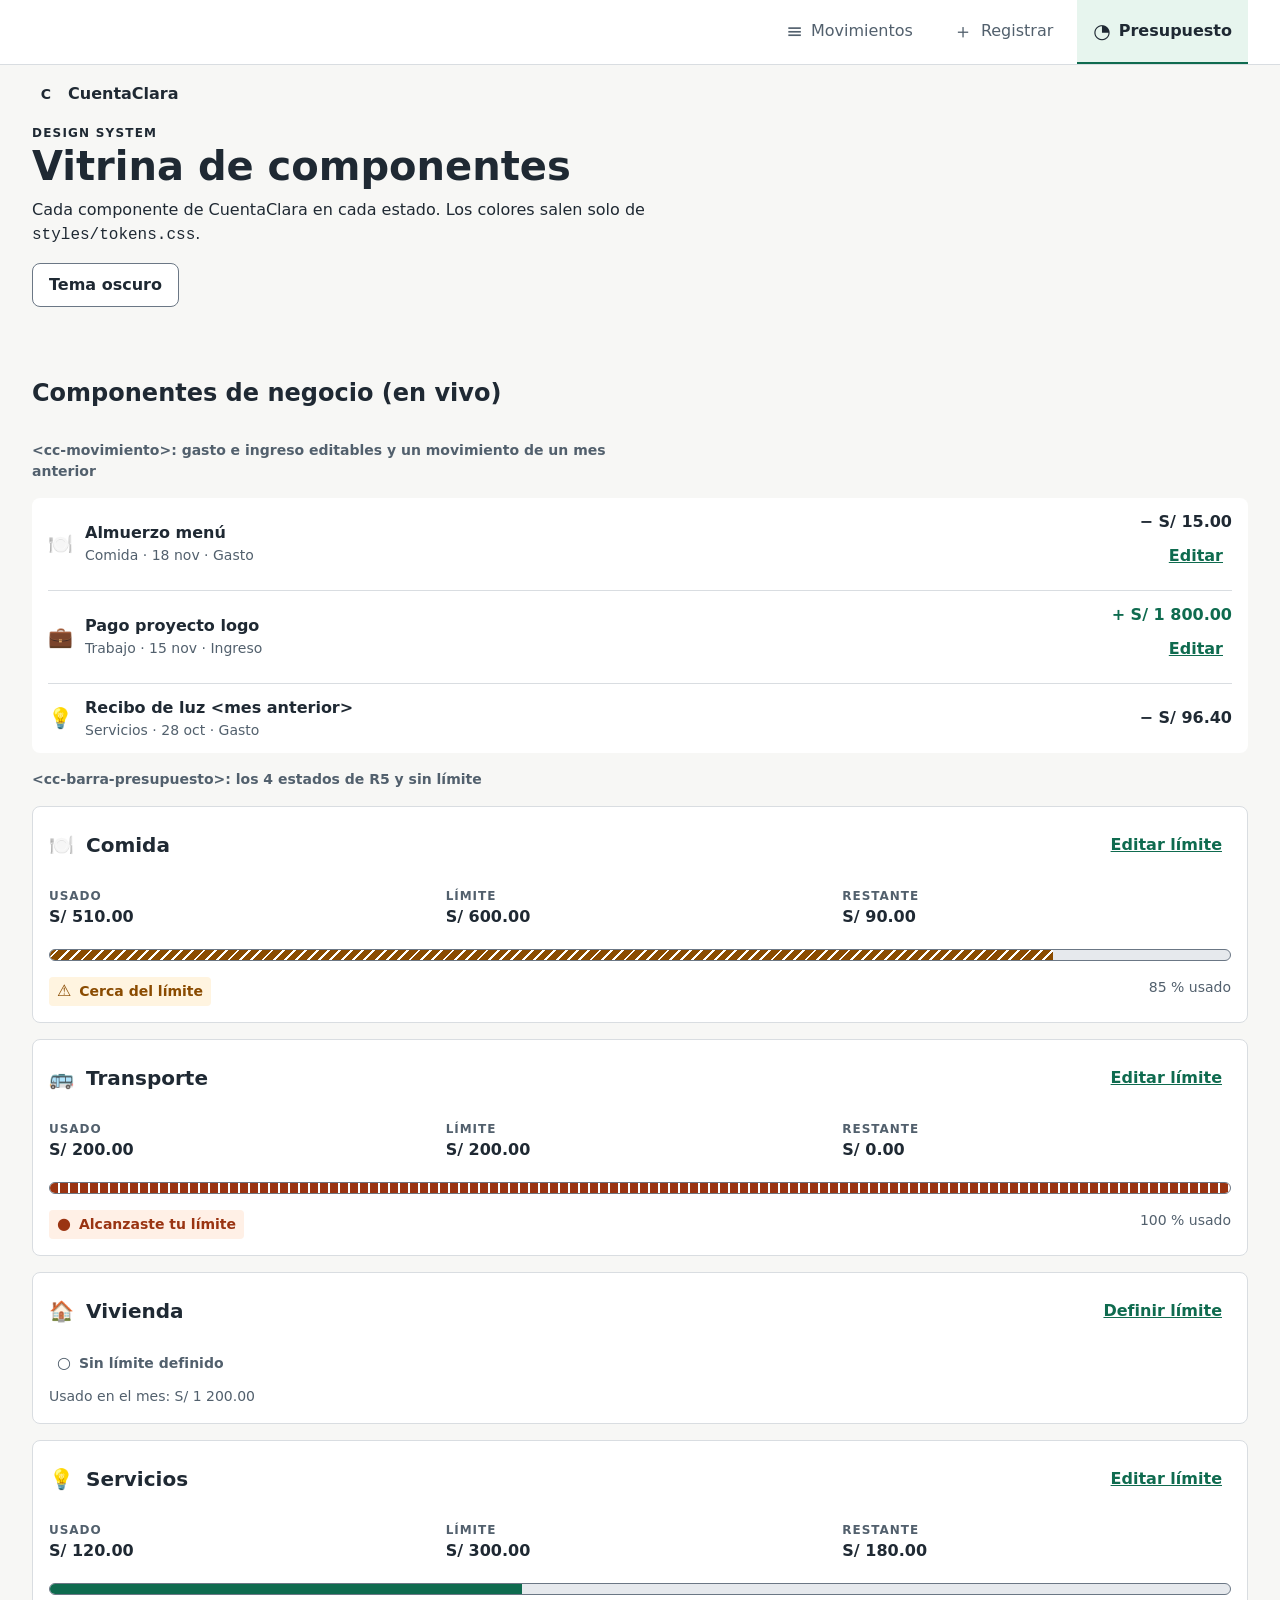
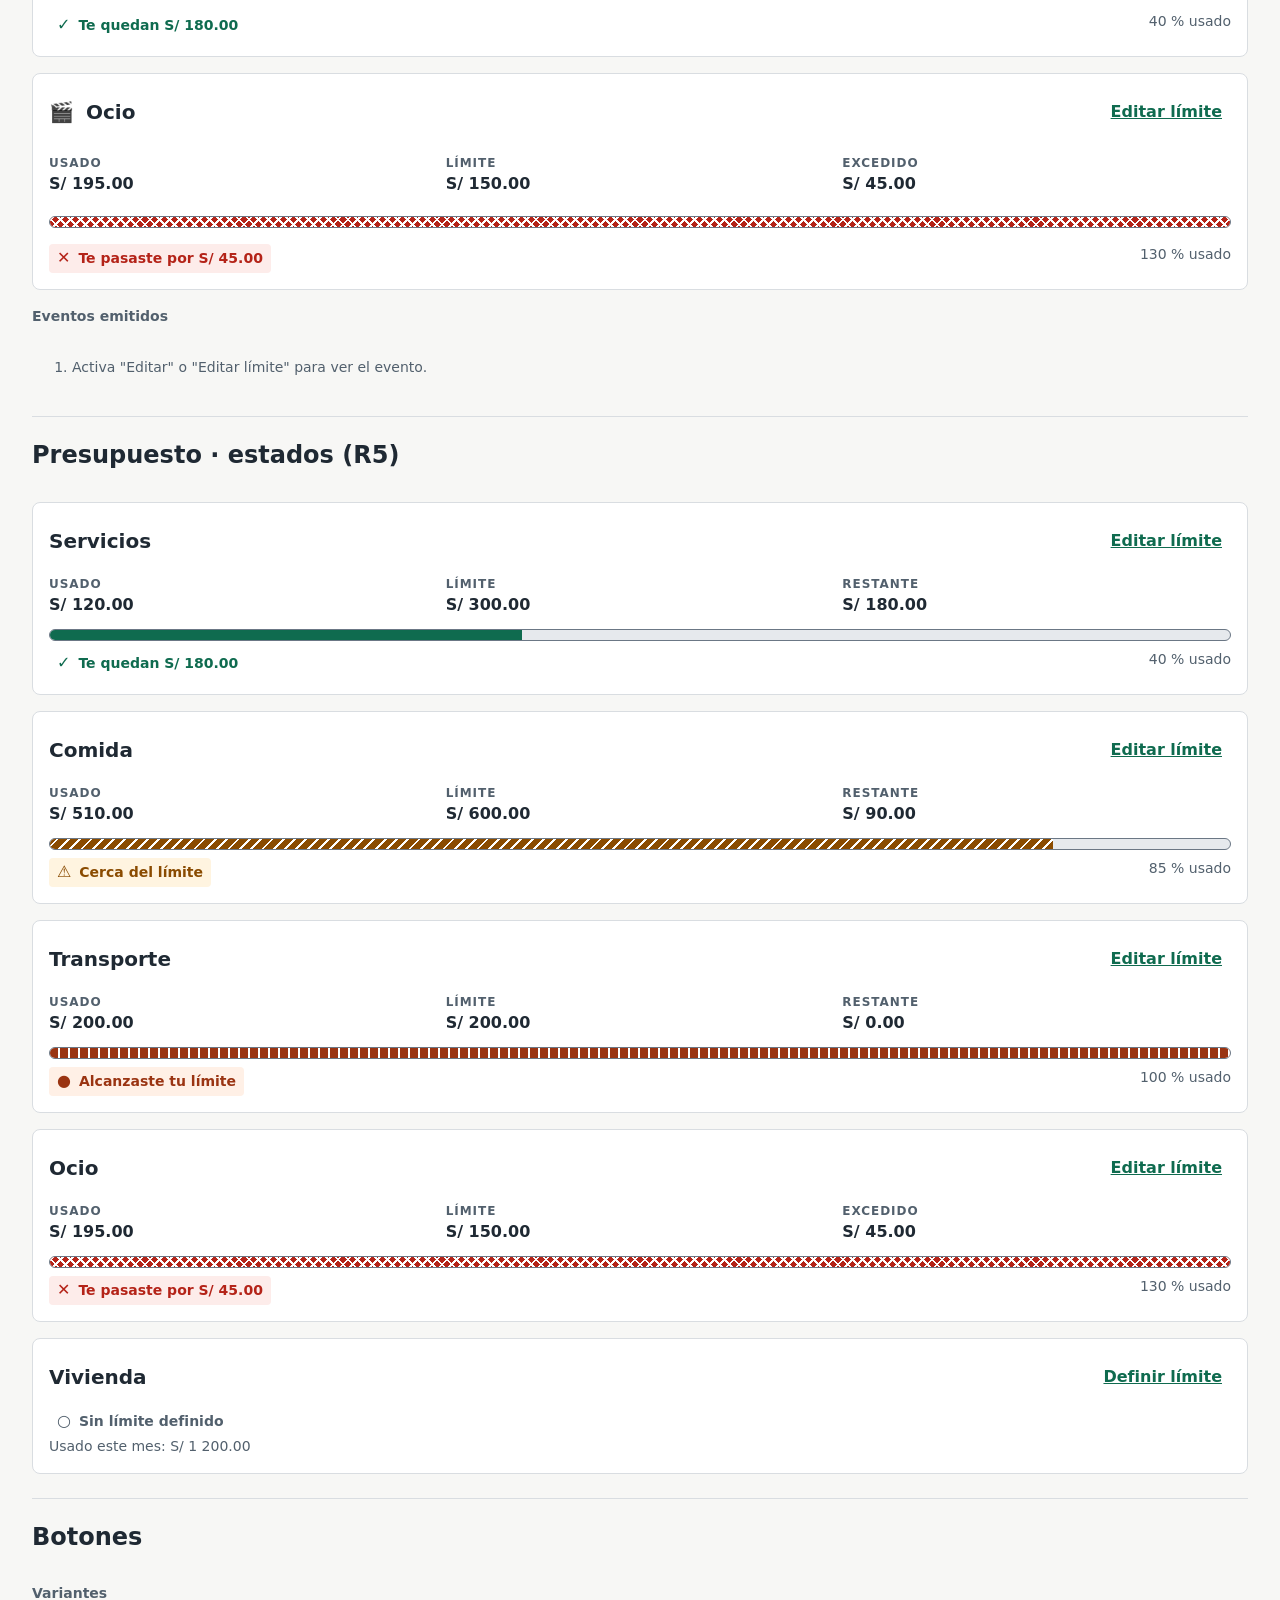
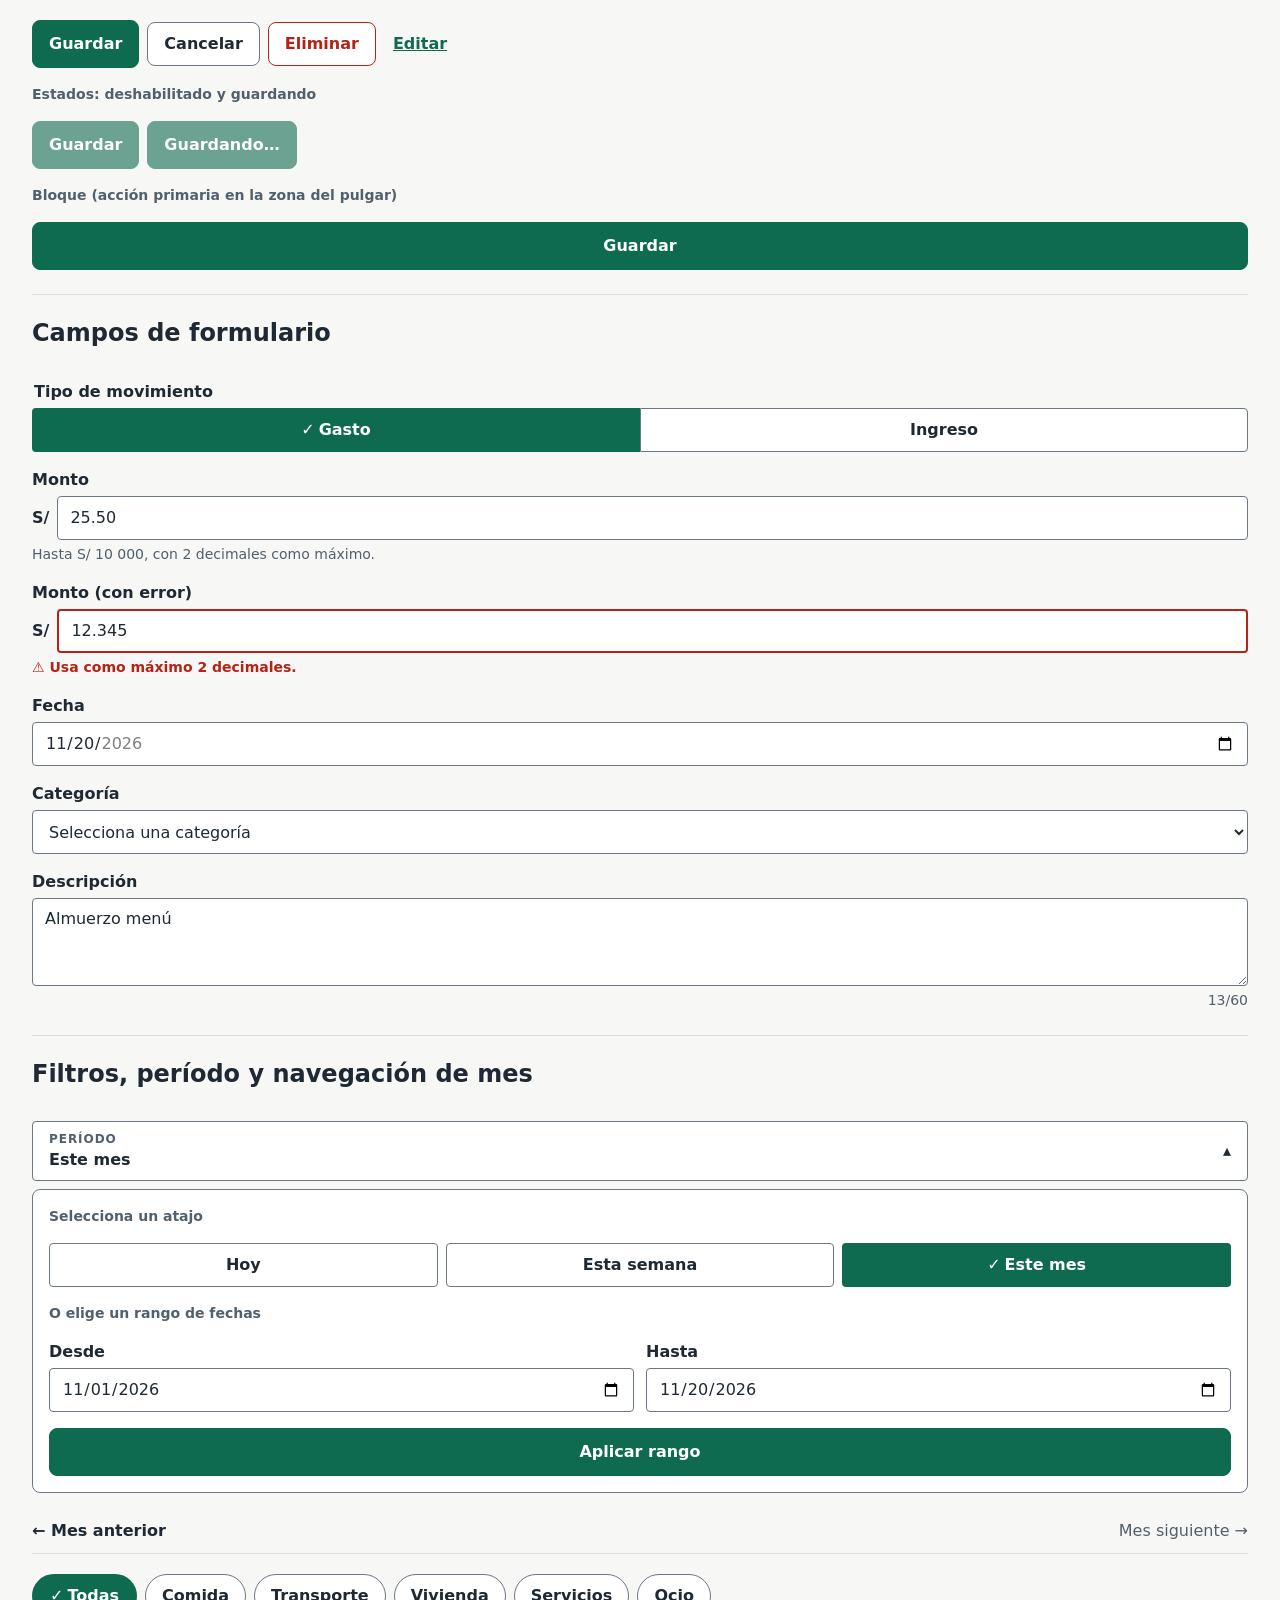
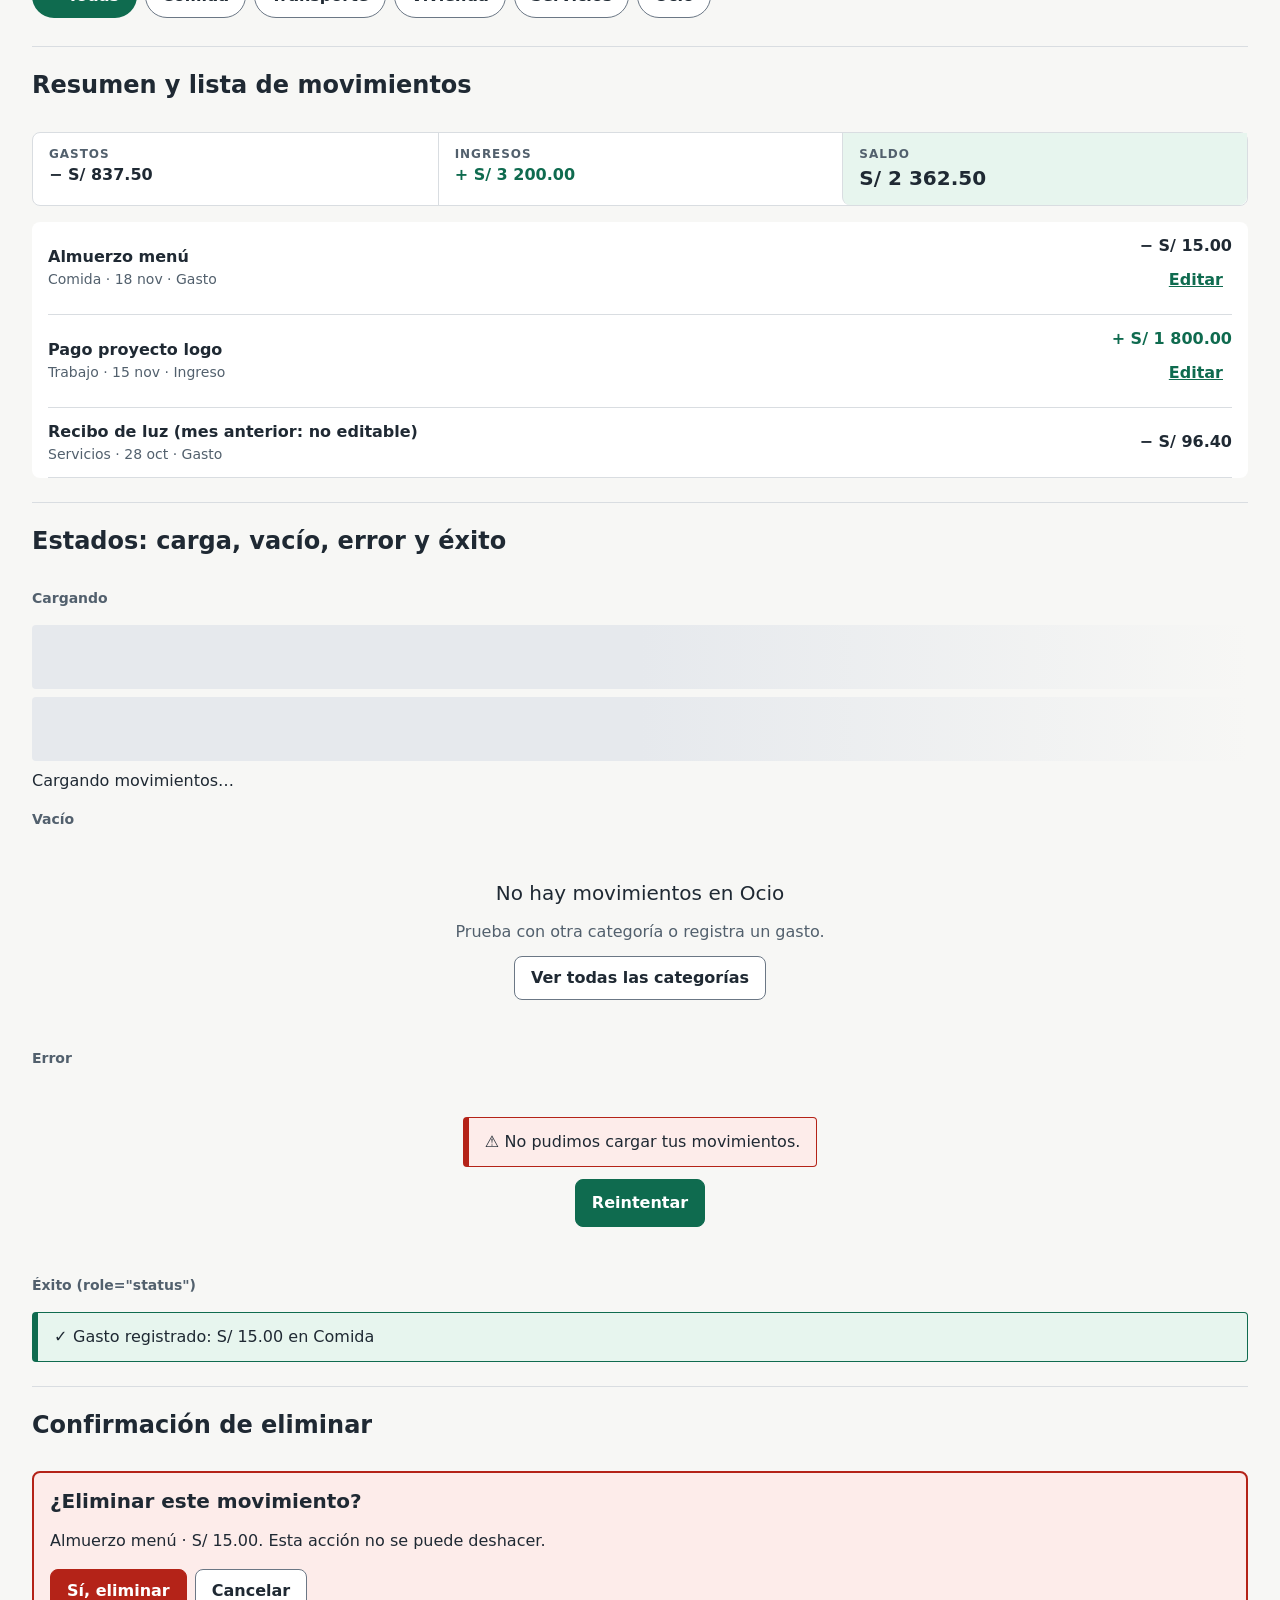
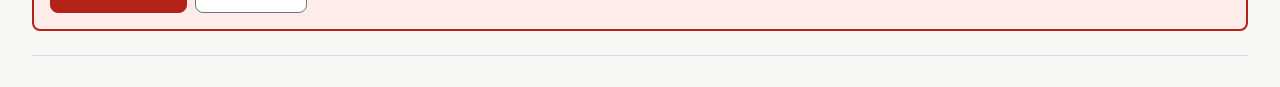
==== componentes.html @ c55824af "style(ds): banda de marca, tarjetas con sombra y layout de escritorio Menú superior y contenido a 72" ====
<!doctype html>
<html lang="es-PE">
<head>
  <meta charset="utf-8">
  <meta name="viewport" content="width=device-width, initial-scale=1">
  <meta name="description" content="Vitrina del design system de CuentaClara: cada componente en cada estado.">
  <title>Vitrina de componentes · CuentaClara</title>
  <link rel="stylesheet" href="styles/tokens.css">
  <link rel="stylesheet" href="styles/components.css">
  <style>
    .showcase-section {
      padding-block: var(--space-6);
      border-bottom: var(--border-width-1) solid var(--color-divider);
    }
    .showcase-section > h2 {
      font-size: var(--font-size-xl);
      margin-bottom: var(--space-4);
    }
    .showcase-label {
      font-size: var(--font-size-sm);
      font-weight: var(--font-weight-bold);
      color: var(--color-text-muted);
    }
  </style>
</head>
<body>
  <a class="skip-link" href="#contenido">Saltar al contenido</a>

  <header class="page-header">
    <div class="container">
      <a class="brand" href="movimientos.html"><span class="brand__mark" aria-hidden="true">C</span>CuentaClara</a>
    <p class="page-header__eyebrow">Design system</p>
    <h1 class="page-header__title">Vitrina de componentes</h1>
    <p class="page-header__lead">Cada componente de CuentaClara en cada estado. Los colores salen solo de <code>styles/tokens.css</code>.</p>
    <div class="cluster" style="margin-top: var(--space-4)">
      <button class="btn btn--secondary" type="button" id="tema" aria-pressed="false">Tema oscuro</button>
    </div>
    </div>
  </header>

  <main id="contenido" class="container">

    <!-- ===== Componentes de negocio en vivo ===== -->
    <section class="showcase-section stack" aria-labelledby="t-negocio">
      <h2 id="t-negocio">Componentes de negocio (en vivo)</h2>
      <p class="showcase-label">&lt;cc-movimiento&gt;: gasto e ingreso editables y un movimiento de un mes anterior</p>
      <ul class="list" id="demo-movimientos"></ul>
      <p class="showcase-label">&lt;cc-barra-presupuesto&gt;: los 4 estados de R5 y sin límite</p>
      <div class="stack" id="demo-presupuesto"></div>
      <p class="showcase-label">Eventos emitidos</p>
      <ol class="field__hint" id="demo-eventos" role="log" aria-live="polite"><li>Activa "Editar" o "Editar límite" para ver el evento.</li></ol>
    </section>

    <!-- ===== Presupuesto: los 4 estados de R5 + sin límite (HTML estático) ===== -->
    <section class="showcase-section stack" aria-labelledby="t-presupuesto">
      <h2 id="t-presupuesto">Presupuesto · estados (R5)</h2>

      <article class="card" aria-labelledby="b-servicios">
        <div class="card__header">
          <h3 class="card__title" id="b-servicios">Servicios</h3>
          <button class="btn btn--link" type="button">Editar límite<span class="visually-hidden"> de Servicios</span></button>
        </div>
        <dl class="budget-figures">
          <div><dt class="budget-figures__label">Usado</dt><dd class="budget-figures__value">S/ 120.00</dd></div>
          <div><dt class="budget-figures__label">Límite</dt><dd class="budget-figures__value">S/ 300.00</dd></div>
          <div><dt class="budget-figures__label">Restante</dt><dd class="budget-figures__value">S/ 180.00</dd></div>
        </dl>
        <div class="budget-bar" role="progressbar" aria-label="Uso del presupuesto de Servicios" aria-valuemin="0" aria-valuemax="100" aria-valuenow="40" aria-valuetext="40 % usado. Te quedan S/ 180.00">
          <span class="budget-bar__fill" style="--budget-value: 40%"></span>
        </div>
        <div class="budget-meta">
          <p class="budget-status"><span class="budget-status__icon" aria-hidden="true">✓</span>Te quedan S/ 180.00</p>
          <p class="budget-meta__percent">40 % usado</p>
        </div>
      </article>

      <article class="card" aria-labelledby="b-comida">
        <div class="card__header">
          <h3 class="card__title" id="b-comida">Comida</h3>
          <button class="btn btn--link" type="button">Editar límite<span class="visually-hidden"> de Comida</span></button>
        </div>
        <dl class="budget-figures">
          <div><dt class="budget-figures__label">Usado</dt><dd class="budget-figures__value">S/ 510.00</dd></div>
          <div><dt class="budget-figures__label">Límite</dt><dd class="budget-figures__value">S/ 600.00</dd></div>
          <div><dt class="budget-figures__label">Restante</dt><dd class="budget-figures__value">S/ 90.00</dd></div>
        </dl>
        <div class="budget-bar budget-bar--near" role="progressbar" aria-label="Uso del presupuesto de Comida" aria-valuemin="0" aria-valuemax="100" aria-valuenow="85" aria-valuetext="85 % usado. Cerca del límite">
          <span class="budget-bar__fill" style="--budget-value: 85%"></span>
        </div>
        <div class="budget-meta">
          <p class="budget-status budget-status--near"><span class="budget-status__icon" aria-hidden="true">⚠</span>Cerca del límite</p>
          <p class="budget-meta__percent">85 % usado</p>
        </div>
      </article>

      <article class="card" aria-labelledby="b-transporte">
        <div class="card__header">
          <h3 class="card__title" id="b-transporte">Transporte</h3>
          <button class="btn btn--link" type="button">Editar límite<span class="visually-hidden"> de Transporte</span></button>
        </div>
        <dl class="budget-figures">
          <div><dt class="budget-figures__label">Usado</dt><dd class="budget-figures__value">S/ 200.00</dd></div>
          <div><dt class="budget-figures__label">Límite</dt><dd class="budget-figures__value">S/ 200.00</dd></div>
          <div><dt class="budget-figures__label">Restante</dt><dd class="budget-figures__value">S/ 0.00</dd></div>
        </dl>
        <div class="budget-bar budget-bar--reached" role="progressbar" aria-label="Uso del presupuesto de Transporte" aria-valuemin="0" aria-valuemax="100" aria-valuenow="100" aria-valuetext="100 % usado. Alcanzaste tu límite">
          <span class="budget-bar__fill" style="--budget-value: 100%"></span>
        </div>
        <div class="budget-meta">
          <p class="budget-status budget-status--reached"><span class="budget-status__icon" aria-hidden="true">●</span>Alcanzaste tu límite</p>
          <p class="budget-meta__percent">100 % usado</p>
        </div>
      </article>

      <article class="card" aria-labelledby="b-ocio">
        <div class="card__header">
          <h3 class="card__title" id="b-ocio">Ocio</h3>
          <button class="btn btn--link" type="button">Editar límite<span class="visually-hidden"> de Ocio</span></button>
        </div>
        <dl class="budget-figures">
          <div><dt class="budget-figures__label">Usado</dt><dd class="budget-figures__value">S/ 195.00</dd></div>
          <div><dt class="budget-figures__label">Límite</dt><dd class="budget-figures__value">S/ 150.00</dd></div>
          <div><dt class="budget-figures__label">Excedido</dt><dd class="budget-figures__value">S/ 45.00</dd></div>
        </dl>
        <div class="budget-bar budget-bar--exceeded" role="progressbar" aria-label="Uso del presupuesto de Ocio" aria-valuemin="0" aria-valuemax="100" aria-valuenow="100" aria-valuetext="130 % usado. Te pasaste por S/ 45.00">
          <span class="budget-bar__fill" style="--budget-value: 130%"></span>
        </div>
        <div class="budget-meta">
          <p class="budget-status budget-status--exceeded"><span class="budget-status__icon" aria-hidden="true">✕</span>Te pasaste por S/ 45.00</p>
          <p class="budget-meta__percent">130 % usado</p>
        </div>
      </article>

      <article class="card" aria-labelledby="b-vivienda">
        <div class="card__header">
          <h3 class="card__title" id="b-vivienda">Vivienda</h3>
          <button class="btn btn--link" type="button">Definir límite<span class="visually-hidden"> de Vivienda</span></button>
        </div>
        <p class="budget-status budget-status--none"><span class="budget-status__icon" aria-hidden="true">○</span>Sin límite definido</p>
        <p class="field__hint">Usado este mes: S/ 1 200.00</p>
      </article>
    </section>

    <!-- ===== Botones ===== -->
    <section class="showcase-section stack" aria-labelledby="t-botones">
      <h2 id="t-botones">Botones</h2>
      <p class="showcase-label">Variantes</p>
      <div class="cluster">
        <button class="btn btn--primary" type="button">Guardar</button>
        <button class="btn btn--secondary" type="button">Cancelar</button>
        <button class="btn btn--danger" type="button">Eliminar</button>
        <button class="btn btn--link" type="button">Editar</button>
      </div>
      <p class="showcase-label">Estados: deshabilitado y guardando</p>
      <div class="cluster">
        <button class="btn btn--primary" type="button" disabled>Guardar</button>
        <button class="btn btn--primary" type="button" disabled aria-busy="true">Guardando…</button>
      </div>
      <p class="showcase-label">Bloque (acción primaria en la zona del pulgar)</p>
      <button class="btn btn--primary btn--block" type="button">Guardar</button>
    </section>

    <!-- ===== Campos ===== -->
    <section class="showcase-section stack" aria-labelledby="t-campos">
      <h2 id="t-campos">Campos de formulario</h2>

      <fieldset class="fieldset">
        <legend class="fieldset__legend">Tipo de movimiento</legend>
        <div class="segmented">
          <input class="segmented__input" type="radio" name="v-tipo" id="v-gasto" value="expense" checked>
          <label class="segmented__label" for="v-gasto">Gasto</label>
          <input class="segmented__input" type="radio" name="v-tipo" id="v-ingreso" value="income">
          <label class="segmented__label" for="v-ingreso">Ingreso</label>
        </div>
      </fieldset>

      <div class="field">
        <label class="field__label" for="v-monto">Monto</label>
        <div class="field__money">
          <span class="field__prefix" aria-hidden="true">S/</span>
          <input class="field__control" id="v-monto" type="text" inputmode="decimal" enterkeyhint="next" aria-describedby="v-monto-hint" value="25.50">
        </div>
        <p class="field__hint" id="v-monto-hint">Hasta S/ 10 000, con 2 decimales como máximo.</p>
      </div>

      <div class="field">
        <label class="field__label" for="v-monto-error">Monto (con error)</label>
        <div class="field__money">
          <span class="field__prefix" aria-hidden="true">S/</span>
          <input class="field__control" id="v-monto-error" type="text" inputmode="decimal" aria-invalid="true" aria-describedby="v-monto-error-msg" value="12.345">
        </div>
        <p class="field__error" id="v-monto-error-msg">Usa como máximo 2 decimales.</p>
      </div>

      <div class="field">
        <label class="field__label" for="v-fecha">Fecha</label>
        <input class="field__control" id="v-fecha" type="date" value="2026-11-20" min="2026-09-21" max="2026-11-20">
      </div>

      <div class="field">
        <label class="field__label" for="v-categoria">Categoría</label>
        <select class="field__control" id="v-categoria">
          <option value="">Selecciona una categoría</option>
          <option value="food">Comida</option>
          <option value="transport">Transporte</option>
        </select>
      </div>

      <div class="field">
        <label class="field__label" for="v-descripcion">Descripción</label>
        <textarea class="field__control" id="v-descripcion" maxlength="60" aria-describedby="v-descripcion-contador">Almuerzo menú</textarea>
        <p class="field__counter" id="v-descripcion-contador">13/60</p>
      </div>
    </section>

    <!-- ===== Filtros y período ===== -->
    <section class="showcase-section stack" aria-labelledby="t-filtros">
      <h2 id="t-filtros">Filtros, período y navegación de mes</h2>

      <div class="period-picker">
        <button class="period-picker__trigger" type="button" aria-expanded="true" aria-controls="v-periodo-panel">
          <span><span class="period-picker__caption">Período</span><span class="period-picker__value">Este mes</span></span>
        </button>
        <div class="period-picker__panel stack" id="v-periodo-panel">
          <p class="showcase-label">Selecciona un atajo</p>
          <div class="period-picker__shortcuts" role="group" aria-label="Atajos de período">
            <button class="chip" type="button" aria-pressed="false">Hoy</button>
            <button class="chip" type="button" aria-pressed="false">Esta semana</button>
            <button class="chip" type="button" aria-pressed="true">Este mes</button>
          </div>
          <p class="showcase-label">O elige un rango de fechas</p>
          <div class="period-picker__range">
            <div class="field">
              <label class="field__label" for="v-desde">Desde</label>
              <input class="field__control" id="v-desde" type="date" value="2026-11-01">
            </div>
            <div class="field">
              <label class="field__label" for="v-hasta">Hasta</label>
              <input class="field__control" id="v-hasta" type="date" value="2026-11-20">
            </div>
          </div>
          <button class="btn btn--primary btn--block" type="button">Aplicar rango</button>
        </div>
      </div>

      <nav class="month-nav" aria-label="Cambiar de mes">
        <a class="month-nav__link" href="#t-filtros">← Mes anterior</a>
        <a class="month-nav__link" aria-disabled="true">Mes siguiente →<span class="visually-hidden"> (no hay meses futuros)</span></a>
      </nav>

      <div class="chip-group" role="group" aria-label="Filtrar por categoría">
        <button class="chip" type="button" aria-pressed="true">Todas</button>
        <button class="chip" type="button" aria-pressed="false">Comida</button>
        <button class="chip" type="button" aria-pressed="false">Transporte</button>
        <button class="chip" type="button" aria-pressed="false">Vivienda</button>
        <button class="chip" type="button" aria-pressed="false">Servicios</button>
        <button class="chip" type="button" aria-pressed="false">Ocio</button>
      </div>
    </section>

    <!-- ===== Resumen y lista ===== -->
    <section class="showcase-section stack" aria-labelledby="t-lista">
      <h2 id="t-lista">Resumen y lista de movimientos</h2>

      <dl class="summary">
        <div class="summary__item"><dt class="summary__label">Gastos</dt><dd class="summary__value amount amount--expense">− S/ 837.50</dd></div>
        <div class="summary__item"><dt class="summary__label">Ingresos</dt><dd class="summary__value amount amount--income">+ S/ 3 200.00</dd></div>
        <div class="summary__item summary__item--total"><dt class="summary__label">Saldo</dt><dd class="summary__value">S/ 2 362.50</dd></div>
      </dl>

      <ul class="list">
        <li class="list-row">
          <div>
            <p class="list-row__title">Almuerzo menú</p>
            <p class="list-row__meta">Comida · 18 nov · Gasto</p>
          </div>
          <div class="list-row__aside">
            <span class="amount amount--expense">− S/ 15.00</span>
            <button class="btn btn--link" type="button">Editar<span class="visually-hidden"> Almuerzo menú</span></button>
          </div>
        </li>
        <li class="list-row">
          <div>
            <p class="list-row__title">Pago proyecto logo</p>
            <p class="list-row__meta">Trabajo · 15 nov · Ingreso</p>
          </div>
          <div class="list-row__aside">
            <span class="amount amount--income">+ S/ 1 800.00</span>
            <button class="btn btn--link" type="button">Editar<span class="visually-hidden"> Pago proyecto logo</span></button>
          </div>
        </li>
        <li class="list-row">
          <div>
            <p class="list-row__title">Recibo de luz (mes anterior: no editable)</p>
            <p class="list-row__meta">Servicios · 28 oct · Gasto</p>
          </div>
          <div class="list-row__aside">
            <span class="amount amount--expense">− S/ 96.40</span>
          </div>
        </li>
      </ul>
    </section>

    <!-- ===== Estados de vista ===== -->
    <section class="showcase-section stack" aria-labelledby="t-estados">
      <h2 id="t-estados">Estados: carga, vacío, error y éxito</h2>

      <p class="showcase-label">Cargando</p>
      <div aria-busy="true">
        <p class="visually-hidden">Cargando movimientos…</p>
        <span class="skeleton" aria-hidden="true"></span>
        <span class="skeleton" aria-hidden="true"></span>
        <p aria-hidden="true">Cargando movimientos…</p>
      </div>

      <p class="showcase-label">Vacío</p>
      <div class="state">
        <p class="state__title">No hay movimientos en Ocio</p>
        <p>Prueba con otra categoría o registra un gasto.</p>
        <button class="btn btn--secondary" type="button">Ver todas las categorías</button>
      </div>

      <p class="showcase-label">Error</p>
      <div class="state">
        <p class="alert alert--error">No pudimos cargar tus movimientos.</p>
        <button class="btn btn--primary" type="button">Reintentar</button>
      </div>

      <p class="showcase-label">Éxito (role="status")</p>
      <div class="alert alert--success" role="status">Gasto registrado: S/ 15.00 en Comida</div>
    </section>

    <!-- ===== Confirmación en la página ===== -->
    <section class="showcase-section stack" aria-labelledby="t-confirmar">
      <h2 id="t-confirmar">Confirmación de eliminar</h2>
      <div class="confirm stack" role="group" aria-labelledby="v-confirm-title">
        <h3 class="confirm__title" id="v-confirm-title" tabindex="-1">¿Eliminar este movimiento?</h3>
        <p>Almuerzo menú · S/ 15.00. Esta acción no se puede deshacer.</p>
        <div class="cluster">
          <button class="btn btn--danger-solid" type="button">Sí, eliminar</button>
          <button class="btn btn--secondary" type="button">Cancelar</button>
        </div>
      </div>
    </section>
  </main>

  <nav class="bottom-nav" aria-label="Principal">
    <ul class="bottom-nav__list">
      <li><a class="bottom-nav__link" href="movimientos.html"><span class="bottom-nav__icon" aria-hidden="true">≡</span>Movimientos</a></li>
      <li><a class="bottom-nav__link" href="registrar.html"><span class="bottom-nav__icon" aria-hidden="true">＋</span>Registrar</a></li>
      <li><a class="bottom-nav__link" href="presupuesto.html" aria-current="page"><span class="bottom-nav__icon" aria-hidden="true">◔</span>Presupuesto</a></li>
    </ul>
  </nav>

  <script type="module" src="js/screens/componentes.js"></script>
</body>
</html>
---- styles/tokens.css ----
/* =====================================================================
   CuentaClara · Design tokens
   Único archivo con colores hex. Hay 3 capas y cada una usa solo la de abajo:
     1 · PRIMITIVOS   valor crudo
     2 · SEMÁNTICOS   intención; el tema oscuro redefine solo esta capa
     3 · COMPONENTE   decisiones de un componente
   Los componentes de components.css usan las capas 2 y 3, nunca la 1.
   Contrastes (WCAG 2.2): texto ≥ 4.5:1 y bordes/barras ≥ 3:1, medidos contra
   la superficie donde se usan.
   ===================================================================== */

/* ---------- 1 · PRIMITIVOS ---------- */
:root {
  /* Grises */
  --gray-0: #ffffff;
  --gray-50: #f7f7f5;
  --gray-100: #e6e9ed;
  --gray-200: #d9dde1;
  --gray-400: #a7b0ba;
  --gray-500: #7b8794;
  --gray-600: #6b7785;
  --gray-700: #52606d;
  --gray-800: #2a313a;
  --gray-900: #1f2933;
  --gray-925: #1b2027;
  --gray-950: #111418;

  /* Verde: marca, acción e ingresos */
  --green-50: #e7f5ee;
  --green-300: #6fcf9f;
  --green-700: #0f6b4f;
  --green-800: #0a523c;
  --green-950: #0b1f17;

  /* Ámbar: cerca del límite */
  --amber-50: #fff4e0;
  --amber-300: #f5b754;
  --amber-800: #8a4b00;
  --amber-950: #3a2a10;

  /* Naranja: límite alcanzado */
  --orange-50: #fff0e6;
  --orange-300: #fdae6b;
  --orange-800: #9a3412;
  --orange-950: #3b1d0f;

  /* Rojo: error y límite excedido */
  --red-50: #fdecea;
  --red-300: #ff8a80;
  --red-700: #b42318;
  --red-950: #3d1512;

  /* Azul: foco */
  --blue-300: #93b4ff;
  --blue-700: #1d4ed8;

  /* Espacios: grilla de 8 pt con medio paso de 4 */
  --space-1: 0.25rem;  /* 4 px */
  --space-2: 0.5rem;   /* 8 px */
  --space-3: 0.75rem;  /* 12 px */
  --space-4: 1rem;     /* 16 px */
  --space-6: 1.5rem;   /* 24 px */
  --space-8: 2rem;     /* 32 px */
  --space-12: 3rem;    /* 48 px */

  /* Tipografía: escala 16 × 1.25 */
  --font-family-base: system-ui, "Segoe UI", Roboto, sans-serif;
  --font-size-xs: 0.75rem;
  --font-size-sm: 0.875rem;
  --font-size-md: 1rem;
  --font-size-lg: 1.25rem;
  --font-size-xl: 1.5rem;
  --font-size-2xl: 2rem;
  --font-weight-regular: 400;
  --font-weight-semibold: 600;
  --font-weight-bold: 700;
  --line-height-body: 1.5;
  --line-height-heading: 1.2;

  /* Formas */
  --radius-sm: 0.25rem;
  --radius-md: 0.5rem;
  --radius-pill: 999px;
  --border-width-1: 1px;
  --border-width-2: 2px;
  --duration-fast: 150ms;
}

/* ---------- 2 · SEMÁNTICOS · tema claro ---------- */
:root {
  color-scheme: light;

  --color-bg: var(--gray-50);
  --color-surface: var(--gray-0);
  --color-surface-muted: var(--gray-100);
  --color-text: var(--gray-900);                    /* 14.8:1 sobre surface */
  --color-text-muted: var(--gray-700);              /* 6.5:1 */
  --color-border: var(--gray-600);                  /* 4.6:1 · bordes de controles */
  --color-divider: var(--gray-200);                 /* decorativo */

  --color-action-primary: var(--green-700);         /* 6.5:1 con on-action */
  --color-action-primary-hover: var(--green-800);
  --color-on-action: var(--gray-0);
  --color-action-secondary-bg: var(--gray-0);
  --color-action-secondary-hover: var(--gray-100);
  --color-selected-bg: var(--green-50);
  --color-selected-border: var(--green-700);
  --color-focus-ring: var(--blue-700);              /* 6.3:1 sobre bg */

  --color-income-text: var(--green-700);            /* 6.5:1 */
  --color-expense-text: var(--gray-900);

  --color-danger-text: var(--red-700);              /* 6.6:1 */
  --color-danger-bg: var(--red-50);
  --color-danger-border: var(--red-700);
  --color-success-text: var(--green-700);
  --color-success-bg: var(--green-50);
  --color-success-border: var(--green-700);

  /* Presupuesto: 4 estados (R5). El texto y el patrón distinguen; el color refuerza. */
  --color-budget-track: var(--gray-100);
  --color-budget-track-border: var(--gray-600);     /* 4.6:1: el contorno de la barra se ve */
  --color-budget-normal-fill: var(--green-700);     /* 5.3:1 sobre track */
  --color-budget-normal-text: var(--green-700);
  --color-budget-near-fill: var(--amber-800);       /* 5.6:1 sobre track */
  --color-budget-near-text: var(--amber-800);       /* 6.8:1 */
  --color-budget-near-bg: var(--amber-50);
  --color-budget-reached-fill: var(--orange-800);   /* 6.0:1 sobre track */
  --color-budget-reached-text: var(--orange-800);   /* 7.3:1 */
  --color-budget-reached-bg: var(--orange-50);
  --color-budget-exceeded-fill: var(--red-700);     /* 5.4:1 sobre track */
  --color-budget-exceeded-text: var(--red-700);     /* 6.6:1 */
  --color-budget-exceeded-bg: var(--red-50);
  --color-budget-pattern: var(--gray-0);            /* rayas sobre el relleno */

  --color-skeleton: var(--gray-100);
  --color-skeleton-shine: var(--gray-50);
}

/* ---------- 2 · SEMÁNTICOS · tema oscuro ---------- */
[data-theme="dark"] {
  color-scheme: dark;

  --color-bg: var(--gray-950);
  --color-surface: var(--gray-925);
  --color-surface-muted: var(--gray-800);
  --color-text: var(--gray-100);                    /* 13.4:1 sobre surface */
  --color-text-muted: var(--gray-400);              /* 7.5:1 */
  --color-border: var(--gray-500);                  /* 4.4:1 · bordes piden ≥ 3:1 */
  --color-divider: var(--gray-800);

  --color-action-primary: var(--green-300);         /* 9:1 con on-action */
  --color-action-primary-hover: var(--green-50);
  --color-on-action: var(--green-950);
  --color-action-secondary-bg: var(--gray-925);
  --color-action-secondary-hover: var(--gray-800);
  --color-selected-bg: var(--green-950);
  --color-selected-border: var(--green-300);
  --color-focus-ring: var(--blue-300);              /* 9:1 */

  --color-income-text: var(--green-300);            /* 8.7:1 */
  --color-expense-text: var(--gray-100);

  --color-danger-text: var(--red-300);              /* 7.2:1 */
  --color-danger-bg: var(--red-950);
  --color-danger-border: var(--red-300);
  --color-success-text: var(--green-300);
  --color-success-bg: var(--green-950);
  --color-success-border: var(--green-300);

  --color-budget-track: var(--gray-800);
  --color-budget-track-border: var(--gray-500);     /* 4.4:1 */
  --color-budget-normal-fill: var(--green-300);
  --color-budget-normal-text: var(--green-300);
  --color-budget-near-fill: var(--amber-300);
  --color-budget-near-text: var(--amber-300);       /* 9.2:1 */
  --color-budget-near-bg: var(--amber-950);
  --color-budget-reached-fill: var(--orange-300);
  --color-budget-reached-text: var(--orange-300);   /* 8.9:1 */
  --color-budget-reached-bg: var(--orange-950);
  --color-budget-exceeded-fill: var(--red-300);
  --color-budget-exceeded-text: var(--red-300);     /* 7.2:1 */
  --color-budget-exceeded-bg: var(--red-950);
  --color-budget-pattern: var(--gray-950);

  --color-skeleton: var(--gray-800);
  --color-skeleton-shine: var(--gray-925);
}

/* ---------- 3 · COMPONENTE ---------- */
:root {
  --content-max-width: 40rem;

  --control-height: 2.75rem;                        /* 44 px: objetivo táctil mínimo */
  --button-height: 3rem;                            /* 48 px: acción primaria (Fitts) */
  --button-radius: var(--radius-md);
  --button-font-weight: var(--font-weight-semibold);

  --field-border-width: var(--border-width-1);
  --field-radius: var(--radius-sm);
  --field-error-border-width: var(--border-width-2);

  --chip-height: 2.75rem;
  --chip-radius: var(--radius-pill);

  --focus-ring-width: 3px;
  --focus-ring-offset: 2px;

  --list-row-min-height: 4rem;
  --bottom-nav-height: 4rem;

  --budget-bar-height: 0.75rem;
  --budget-bar-radius: var(--radius-pill);
  --budget-marker-width: 3px;

  --card-padding: var(--space-4);
  --card-radius: var(--radius-md);
}
---- styles/components.css ----
/* =====================================================================
   CuentaClara · Componentes y layouts
   Usa solo tokens semánticos y de componente de tokens.css. Sin hex.
   Mobile-first desde 360 px, con un solo breakpoint: 48rem (768 px).
   Componentes con BEM. Las variantes reasignan los tokens locales (--_bg, --_fg, --_border).
   ===================================================================== */

/* ---------- Base ---------- */
*,
*::before,
*::after {
  box-sizing: border-box;
}

html {
  -webkit-text-size-adjust: 100%;
}

body {
  margin: 0;
  font-family: var(--font-family-base);
  font-size: var(--font-size-md);
  line-height: var(--line-height-body);
  color: var(--color-text);
  background: var(--color-bg);
  /* Deja espacio para la navegación inferior fija */
  padding-bottom: calc(var(--bottom-nav-height) + var(--space-4));
}

h1,
h2,
h3 {
  line-height: var(--line-height-heading);
  margin: 0;
}

p {
  margin: 0;
  max-width: 65ch;
}

a {
  color: var(--color-action-primary);
}

:focus-visible {
  outline: var(--focus-ring-width) solid var(--color-focus-ring);
  outline-offset: var(--focus-ring-offset);
}

/* hidden siempre oculta, aunque la clase del elemento declare display */
[hidden] {
  display: none !important;
}

.visually-hidden {
  position: absolute;
  width: 1px;
  height: 1px;
  padding: 0;
  margin: -1px;
  overflow: hidden;
  clip: rect(0 0 0 0);
  white-space: nowrap;
  border: 0;
}

.skip-link {
  position: absolute;
  left: var(--space-4);
  top: calc(-1 * var(--space-12));
  z-index: 10;
  padding: var(--space-2) var(--space-4);
  background: var(--color-surface);
  color: var(--color-text);
  border: var(--border-width-2) solid var(--color-focus-ring);
  border-radius: var(--radius-sm);
}

.skip-link:focus {
  top: var(--space-2);
}

/* ---------- Layouts ---------- */
.container {
  width: 100%;
  max-width: var(--content-max-width);
  margin-inline: auto;
  padding-inline: var(--space-4);
}

.stack {
  display: flex;
  flex-direction: column;
  gap: var(--stack-gap, var(--space-4));
}

.stack--sm {
  --stack-gap: var(--space-2);
}

.stack--lg {
  --stack-gap: var(--space-6);
}

.cluster {
  display: flex;
  flex-wrap: wrap;
  align-items: center;
  gap: var(--cluster-gap, var(--space-2));
}

.cluster--between {
  justify-content: space-between;
}

/* ---------- Encabezado de página ---------- */
.page-header {
  padding-block: var(--space-6) var(--space-4);
}

.page-header__eyebrow {
  font-size: var(--font-size-xs);
  font-weight: var(--font-weight-bold);
  letter-spacing: 0.1em;
  text-transform: uppercase;
  color: var(--color-text-muted);
}

.page-header__title {
  font-size: var(--font-size-2xl);
}

.page-header__lead {
  color: var(--color-text-muted);
  margin-top: var(--space-2);
}

/* ---------- Navegación inferior ---------- */
.bottom-nav {
  position: fixed;
  inset-inline: 0;
  bottom: 0;
  z-index: 5;
  background: var(--color-surface);
  border-top: var(--border-width-1) solid var(--color-divider);
}

.bottom-nav__list {
  display: grid;
  grid-template-columns: repeat(3, minmax(0, 1fr));
  max-width: var(--content-max-width);
  margin: 0 auto;
  padding: 0;
  list-style: none;
}

.bottom-nav__link {
  display: flex;
  flex-direction: column;
  align-items: center;
  justify-content: center;
  gap: var(--space-1);
  min-height: var(--bottom-nav-height);
  font-size: var(--font-size-sm);
  color: var(--color-text-muted);
  text-decoration: none;
  border-top: var(--border-width-2) solid transparent;
}

.bottom-nav__link[aria-current="page"] {
  color: var(--color-text);
  font-weight: var(--font-weight-bold);
  border-top-color: var(--color-action-primary);
  background: var(--color-selected-bg);
}

.bottom-nav__icon {
  font-size: var(--font-size-lg);
  line-height: 1;
}

/* ---------- Botón ---------- */
.btn {
  --_bg: var(--color-action-primary);
  --_bg-hover: var(--color-action-primary-hover);
  --_fg: var(--color-on-action);
  --_border: var(--color-action-primary);

  display: inline-flex;
  align-items: center;
  justify-content: center;
  gap: var(--space-2);
  min-height: var(--control-height);
  padding: var(--space-2) var(--space-4);
  font: inherit;
  font-weight: var(--button-font-weight);
  text-decoration: none;
  color: var(--_fg);
  background: var(--_bg);
  border: var(--border-width-1) solid var(--_border);
  border-radius: var(--button-radius);
  cursor: pointer;
  transition: background-color var(--duration-fast);
}

.btn:hover {
  background: var(--_bg-hover);
}

.btn--primary {
  min-height: var(--button-height);
}

.btn--secondary {
  --_bg: var(--color-action-secondary-bg);
  --_bg-hover: var(--color-action-secondary-hover);
  --_fg: var(--color-text);
  --_border: var(--color-border);
}

.btn--danger {
  --_bg: var(--color-action-secondary-bg);
  --_bg-hover: var(--color-danger-bg);
  --_fg: var(--color-danger-text);
  --_border: var(--color-danger-border);
}

.btn--danger-solid {
  --_bg: var(--color-danger-text);
  --_bg-hover: var(--color-danger-text);
  --_fg: var(--color-surface);
  --_border: var(--color-danger-text);
}

.btn--link {
  --_bg: transparent;
  --_bg-hover: transparent;
  --_fg: var(--color-action-primary);
  --_border: transparent;
  padding-inline: var(--space-2);
  text-decoration: underline;
  font-weight: var(--font-weight-semibold);
}

.btn--block {
  width: 100%;
}

.btn:disabled,
.btn[aria-disabled="true"] {
  cursor: not-allowed;
  opacity: 0.6;
}

.btn[aria-busy="true"] {
  cursor: progress;
}

/* Barra de acción fija en la zona del pulgar (Fitts) */
.action-bar {
  position: sticky;
  bottom: calc(var(--bottom-nav-height) + var(--space-2));
  padding-block: var(--space-3);
  background: var(--color-bg);
}

/* ---------- Campo de formulario ---------- */
.field {
  display: flex;
  flex-direction: column;
  gap: var(--space-1);
}

.field__label,
.fieldset__legend {
  font-weight: var(--font-weight-semibold);
}

.field__control {
  --_border: var(--color-border);

  width: 100%;
  min-height: var(--control-height);
  padding: var(--space-2) var(--space-3);
  font: inherit;
  font-size: var(--font-size-md); /* evita el zoom de iOS */
  color: var(--color-text);
  background: var(--color-surface);
  border: var(--field-border-width) solid var(--_border);
  border-radius: var(--field-radius);
}

textarea.field__control {
  min-height: calc(var(--control-height) * 2);
  resize: vertical;
}

.field__control[aria-invalid="true"] {
  --_border: var(--color-danger-border);
  border-width: var(--field-error-border-width);
}

.field__money {
  display: flex;
  align-items: center;
  gap: var(--space-2);
}

.field__prefix {
  font-weight: var(--font-weight-bold);
}

.field__hint,
.field__counter {
  font-size: var(--font-size-sm);
  color: var(--color-text-muted);
}

.field__counter {
  align-self: flex-end;
}

.field__error {
  font-size: var(--font-size-sm);
  font-weight: var(--font-weight-semibold);
  color: var(--color-danger-text);
}

.field__error:empty {
  display: none;
}

.field__error::before {
  content: "⚠ ";
}

.fieldset {
  margin: 0;
  padding: 0;
  border: 0;
  min-width: 0;
}

/* ---------- Selector segmentado con radios nativos (Gasto / Ingreso) ---------- */
.segmented {
  display: grid;
  grid-template-columns: repeat(2, minmax(0, 1fr));
  margin-top: var(--space-1);
}

.segmented__input {
  position: absolute;
  opacity: 0;
  width: 1px;
  height: 1px;
}

.segmented__label {
  display: flex;
  align-items: center;
  justify-content: center;
  gap: var(--space-1);
  min-height: var(--control-height);
  padding: var(--space-2);
  font-weight: var(--font-weight-semibold);
  background: var(--color-surface);
  border: var(--border-width-1) solid var(--color-border);
  cursor: pointer;
}

.segmented__label:first-of-type {
  border-radius: var(--field-radius) 0 0 var(--field-radius);
}

.segmented__label:last-of-type {
  border-radius: 0 var(--field-radius) var(--field-radius) 0;
}

.segmented__input:checked + .segmented__label {
  background: var(--color-selected-bg);
  border: var(--border-width-2) solid var(--color-selected-border);
}

.segmented__input:checked + .segmented__label::before {
  content: "✓";
}

.segmented__input:focus-visible + .segmented__label {
  outline: var(--focus-ring-width) solid var(--color-focus-ring);
  outline-offset: var(--focus-ring-offset);
}

/* ---------- Chips (filtro por categoría y atajos) ---------- */
.chip-group {
  display: flex;
  gap: var(--space-2);
  overflow-x: auto;
  padding-block: var(--space-1);
  scrollbar-width: thin;
}

.chip {
  flex: none;
  display: inline-flex;
  align-items: center;
  gap: var(--space-1);
  min-height: var(--chip-height);
  padding: var(--space-2) var(--space-4);
  font: inherit;
  font-weight: var(--font-weight-semibold);
  color: var(--color-text);
  background: var(--color-surface);
  border: var(--border-width-1) solid var(--color-border);
  border-radius: var(--chip-radius);
  cursor: pointer;
}

.chip[aria-pressed="true"] {
  background: var(--color-selected-bg);
  border: var(--border-width-2) solid var(--color-selected-border);
}

.chip[aria-pressed="true"]::before {
  content: "✓";
}

/* ---------- Selector de período (desplegable) ---------- */
.period-picker {
  position: relative;
}

.period-picker__trigger {
  display: flex;
  align-items: center;
  justify-content: space-between;
  width: 100%;
  min-height: var(--button-height);
  padding: var(--space-2) var(--space-4);
  font: inherit;
  text-align: left;
  color: var(--color-text);
  background: var(--color-surface);
  border: var(--border-width-1) solid var(--color-border);
  border-radius: var(--field-radius);
  cursor: pointer;
}

.period-picker__caption {
  display: block;
  font-size: var(--font-size-xs);
  font-weight: var(--font-weight-bold);
  letter-spacing: 0.08em;
  text-transform: uppercase;
  color: var(--color-text-muted);
}

.period-picker__value {
  font-weight: var(--font-weight-bold);
}

.period-picker__trigger::after {
  content: "▾";
}

.period-picker__trigger[aria-expanded="true"]::after {
  content: "▴";
}

.period-picker__panel {
  margin-top: var(--space-2);
  padding: var(--card-padding);
  background: var(--color-surface);
  border: var(--border-width-1) solid var(--color-border);
  border-radius: var(--card-radius);
}

.period-picker__shortcuts {
  display: grid;
  grid-template-columns: repeat(3, minmax(0, 1fr));
  gap: var(--space-2);
}

.period-picker__shortcuts .chip {
  justify-content: center;
  padding-inline: var(--space-2);
  border-radius: var(--field-radius);
}

.period-picker__range {
  display: grid;
  grid-template-columns: repeat(2, minmax(0, 1fr));
  gap: var(--space-3);
}

/* ---------- Navegación de mes ---------- */
.month-nav {
  display: flex;
  justify-content: space-between;
  align-items: center;
  border-bottom: var(--border-width-1) solid var(--color-divider);
}

.month-nav__link {
  display: inline-flex;
  align-items: center;
  min-height: var(--control-height);
  font-weight: var(--font-weight-semibold);
  color: var(--color-text);
  text-decoration: none;
}

.month-nav__link:hover {
  text-decoration: underline;
}

.month-nav__link[aria-disabled="true"],
.month-nav__link--disabled {
  color: var(--color-text-muted);
  font-weight: var(--font-weight-regular);
  pointer-events: none;
}

/* ---------- Resumen del mes ---------- */
.summary {
  display: grid;
  grid-template-columns: repeat(2, minmax(0, 1fr));
  margin: 0;
  background: var(--color-surface);
  border: var(--border-width-1) solid var(--color-border);
  border-radius: var(--card-radius);
}

.summary__item {
  padding: var(--space-3) var(--space-4);
}

.summary__item + .summary__item {
  border-left: var(--border-width-1) solid var(--color-divider);
}

.summary__item--total {
  grid-column: 1 / -1;
  display: flex;
  justify-content: space-between;
  align-items: baseline;
  border-top: var(--border-width-1) solid var(--color-divider);
  border-left: 0;
}

.summary__label {
  font-size: var(--font-size-xs);
  font-weight: var(--font-weight-bold);
  letter-spacing: 0.08em;
  text-transform: uppercase;
  color: var(--color-text-muted);
}

.summary__value {
  margin: 0;
  font-weight: var(--font-weight-bold);
  font-variant-numeric: tabular-nums;
}

.summary__item--total .summary__value {
  font-size: var(--font-size-lg);
}

/* ---------- Monto con signo (el signo es el dato, el color refuerza) ---------- */
.amount {
  font-weight: var(--font-weight-bold);
  font-variant-numeric: tabular-nums;
  white-space: nowrap;
}

.amount--income {
  color: var(--color-income-text);
}

.amount--expense {
  color: var(--color-expense-text);
}

/* ---------- Lista de movimientos ---------- */
.list {
  margin: 0;
  padding: 0;
  list-style: none;
  border-top: var(--border-width-2) solid var(--color-text);
}

.list-row {
  display: grid;
  grid-template-columns: minmax(0, 1fr) auto;
  gap: var(--space-1) var(--space-3);
  align-items: center;
  min-height: var(--list-row-min-height);
  padding-block: var(--space-3);
  border-bottom: var(--border-width-1) solid var(--color-divider);
}

.list-row__title {
  font-weight: var(--font-weight-semibold);
  overflow-wrap: anywhere;
}

.list-row__meta {
  font-size: var(--font-size-sm);
  color: var(--color-text-muted);
}

.list-row__aside {
  display: flex;
  flex-direction: column;
  align-items: flex-end;
}

/* ---------- Tarjeta ---------- */
.card {
  padding: var(--card-padding);
  background: var(--color-surface);
  border: var(--border-width-1) solid var(--color-border);
  border-radius: var(--card-radius);
}

.card__header {
  display: flex;
  align-items: center;
  justify-content: space-between;
  gap: var(--space-2);
}

.card__title {
  font-size: var(--font-size-lg);
}

/* ---------- Presupuesto: cifras, barra y estado (R5) ---------- */
.budget-figures {
  display: grid;
  grid-template-columns: repeat(3, minmax(0, 1fr));
  gap: var(--space-2);
  margin: var(--space-3) 0;
}

.budget-figures__label {
  font-size: var(--font-size-xs);
  font-weight: var(--font-weight-bold);
  letter-spacing: 0.08em;
  text-transform: uppercase;
  color: var(--color-text-muted);
}

.budget-figures__value {
  margin: 0;
  font-weight: var(--font-weight-bold);
  font-variant-numeric: tabular-nums;
}

.budget-bar {
  --_fill: var(--color-budget-normal-fill);
  --_fg: var(--color-budget-normal-text);
  --_pattern: none;

  position: relative;
  height: var(--budget-bar-height);
  overflow: hidden;
  background: var(--color-budget-track);
  border: var(--border-width-1) solid var(--color-budget-track-border);
  border-radius: var(--budget-bar-radius);
}

.budget-bar__fill {
  display: block;
  height: 100%;
  /* --budget-value llega como estilo en línea: es un dato, no un color */
  width: min(var(--budget-value, 0%), 100%);
  background-color: var(--_fill);
  background-image: var(--_pattern);
}

/* NEAR: rayas diagonales */
.budget-bar--near {
  --_fill: var(--color-budget-near-fill);
  --_fg: var(--color-budget-near-text);
  --_pattern: repeating-linear-gradient(
    -45deg,
    transparent 0 6px,
    var(--color-budget-pattern) 6px 8px
  );
}

/* REACHED: relleno completo con rayas verticales */
.budget-bar--reached {
  --_fill: var(--color-budget-reached-fill);
  --_fg: var(--color-budget-reached-text);
  --_pattern: repeating-linear-gradient(
    90deg,
    transparent 0 8px,
    var(--color-budget-pattern) 8px 10px
  );
}

/* EXCEEDED: cuadriculado */
.budget-bar--exceeded {
  --_fill: var(--color-budget-exceeded-fill);
  --_fg: var(--color-budget-exceeded-text);
  --_pattern:
    repeating-linear-gradient(45deg, transparent 0 5px, var(--color-budget-pattern) 5px 7px),
    repeating-linear-gradient(-45deg, transparent 0 5px, var(--color-budget-pattern) 5px 7px);
}

.budget-status {
  --_fg: var(--color-budget-normal-text);
  --_bg: transparent;

  display: inline-flex;
  align-items: center;
  gap: var(--space-2);
  margin-top: var(--space-2);
  padding: var(--space-1) var(--space-2);
  font-size: var(--font-size-sm);
  font-weight: var(--font-weight-bold);
  color: var(--_fg);
  background: var(--_bg);
  border-radius: var(--radius-sm);
}

.budget-status__icon {
  font-size: var(--font-size-md);
  line-height: 1;
}

.budget-status--near {
  --_fg: var(--color-budget-near-text);
  --_bg: var(--color-budget-near-bg);
}

.budget-status--reached {
  --_fg: var(--color-budget-reached-text);
  --_bg: var(--color-budget-reached-bg);
}

.budget-status--exceeded {
  --_fg: var(--color-budget-exceeded-text);
  --_bg: var(--color-budget-exceeded-bg);
}

.budget-status--none {
  --_fg: var(--color-text-muted);
}

.budget-meta {
  display: flex;
  flex-wrap: wrap;
  justify-content: space-between;
  align-items: center;
  gap: var(--space-2);
}

.budget-meta__percent {
  font-size: var(--font-size-sm);
  color: var(--color-text-muted);
  font-variant-numeric: tabular-nums;
}

/* ---------- Alertas y mensajes ---------- */
.alert {
  --_bg: var(--color-surface-muted);
  --_fg: var(--color-text);
  --_border: var(--color-border);

  padding: var(--space-3) var(--space-4);
  color: var(--_fg);
  background: var(--_bg);
  border: var(--border-width-1) solid var(--_border);
  border-left-width: 6px;
  border-radius: var(--radius-sm);
}

.alert:empty {
  display: none;
}

.alert--success {
  --_bg: var(--color-success-bg);
  --_fg: var(--color-text);
  --_border: var(--color-success-border);
}

.alert--success::before {
  content: "✓ ";
  font-weight: var(--font-weight-bold);
}

.alert--error {
  --_bg: var(--color-danger-bg);
  --_fg: var(--color-text);
  --_border: var(--color-danger-border);
}

.alert--error::before {
  content: "⚠ ";
  font-weight: var(--font-weight-bold);
}

/* ---------- Estados de vista: vacío y error ---------- */
.state {
  overflow-wrap: anywhere;
  display: flex;
  flex-direction: column;
  align-items: center;
  gap: var(--space-3);
  padding: var(--space-8) var(--space-4);
  text-align: center;
  color: var(--color-text-muted);
}

.state__title {
  font-size: var(--font-size-lg);
  color: var(--color-text);
}

/* ---------- Skeleton (carga) ---------- */
.skeleton {
  display: block;
  height: var(--list-row-min-height);
  margin-bottom: var(--space-2);
  border-radius: var(--radius-sm);
  background: linear-gradient(
    90deg,
    var(--color-skeleton) 25%,
    var(--color-skeleton-shine) 50%,
    var(--color-skeleton) 75%
  );
  background-size: 200% 100%;
  animation: skeleton-shine 1.2s linear infinite;
}

@keyframes skeleton-shine {
  to {
    background-position: -200% 0;
  }
}

/* ---------- Confirmación en la página ---------- */
.confirm {
  overflow-wrap: anywhere;
  padding: var(--card-padding);
  background: var(--color-danger-bg);
  border: var(--border-width-2) solid var(--color-danger-border);
  border-radius: var(--card-radius);
}

.confirm__title {
  font-size: var(--font-size-lg);
}

/* ---------- Movimiento reducido ---------- */
@media (prefers-reduced-motion: reduce) {
  *,
  *::before,
  *::after {
    animation-duration: 0.01ms !important;
    animation-iteration-count: 1 !important;
    transition-duration: 0.01ms !important;
  }
}

/* ---------- Breakpoint único: laptop ---------- */
@media (min-width: 48rem) {
  .page-header__title {
    font-size: calc(var(--font-size-2xl) * 1.25);
  }

  .summary {
    grid-template-columns: repeat(3, minmax(0, 1fr));
  }

  .summary__item--total {
    grid-column: auto;
    display: block;
    border-top: 0;
    border-left: var(--border-width-1) solid var(--color-divider);
  }
}

/* =====================================================================
   Identidad visual (rama style/identidad-y-escritorio)
   Banda de marca, tarjetas con elevación, color e ícono por categoría.
   El color decora; el dato siempre va en texto.
   ===================================================================== */

/* ---------- Banda de marca en el encabezado ---------- */
.page-header {
  padding-block: var(--space-4) var(--space-8);
  margin-bottom: var(--space-4);
  color: var(--color-on-brand);
  background: linear-gradient(135deg, var(--color-brand-bg), var(--color-brand-bg-deep));
  border-radius: 0 0 var(--radius-lg) var(--radius-lg);
}

.page-header__eyebrow,
.page-header__lead {
  color: var(--color-on-brand-muted);
}

.brand {
  display: flex;
  align-items: center;
  gap: var(--space-2);
  margin-bottom: var(--space-4);
  font-weight: var(--font-weight-bold);
  color: var(--color-on-brand);
  text-decoration: none;
}

.brand__mark {
  display: inline-grid;
  place-items: center;
  width: 1.75rem;
  height: 1.75rem;
  border-radius: var(--radius-pill);
  background: var(--color-on-brand);
  color: var(--color-brand-bg);
  font-size: var(--font-size-sm);
}

.page-header :focus-visible {
  outline-color: var(--color-on-brand);
}

/* ---------- Superficies con elevación ---------- */
.card,
.summary,
.period-picker__trigger,
.period-picker__panel {
  box-shadow: var(--shadow-card);
}

.card,
.summary {
  border-color: var(--color-divider);
}

.summary__item--total {
  background: var(--color-selected-bg);
  border-radius: 0 0 var(--card-radius) var(--card-radius);
}

/* ---------- Selección con más presencia (el ✓ sigue siendo la señal no cromática) ---------- */
.chip[aria-pressed="true"],
.segmented__input:checked + .segmented__label {
  color: var(--color-on-action);
  background: var(--color-action-primary);
  border-color: var(--color-action-primary);
}

/* ---------- Lista como tarjeta ---------- */
.list {
  padding-inline: var(--space-4);
  background: var(--color-surface);
  border-top: 0;
  border-radius: var(--card-radius);
  box-shadow: var(--shadow-card);
}

.list > li:last-child .list-row {
  border-bottom: 0;
}

.list-row--icon {
  grid-template-columns: auto minmax(0, 1fr) auto;
}

/* ---------- Ícono de categoría ---------- */
.cat-icon {
  --_bg: var(--color-cat-other-bg);
  --_fg: var(--color-cat-other-fg);

  display: inline-grid;
  place-items: center;
  flex: none;
  width: var(--cat-icon-size);
  height: var(--cat-icon-size);
  font-size: var(--font-size-lg);
  line-height: 1;
  color: var(--_fg);
  background: var(--_bg);
  border-radius: var(--radius-pill);
}

.cat-icon--food { --_bg: var(--color-cat-food-bg); --_fg: var(--color-cat-food-fg); }
.cat-icon--transport { --_bg: var(--color-cat-transport-bg); --_fg: var(--color-cat-transport-fg); }
.cat-icon--housing { --_bg: var(--color-cat-housing-bg); --_fg: var(--color-cat-housing-fg); }
.cat-icon--utilities { --_bg: var(--color-cat-utilities-bg); --_fg: var(--color-cat-utilities-fg); }
.cat-icon--leisure { --_bg: var(--color-cat-leisure-bg); --_fg: var(--color-cat-leisure-fg); }
.cat-icon--other { --_bg: var(--color-cat-other-bg); --_fg: var(--color-cat-other-fg); }
.cat-icon--work { --_bg: var(--color-cat-work-bg); --_fg: var(--color-cat-work-fg); }
.cat-icon--other_income { --_bg: var(--color-cat-other_income-bg); --_fg: var(--color-cat-other_income-fg); }

.card__title-group {
  display: flex;
  align-items: center;
  gap: var(--space-3);
  min-width: 0;
}

/* ---------- Escritorio (laptop de Diego): mismo breakpoint único ---------- */
@media (min-width: 48rem) {
  body {
    padding-top: var(--bottom-nav-height);
    padding-bottom: var(--space-8);
  }

  .container {
    max-width: var(--content-max-width-wide);
    padding-inline: var(--space-8);
  }

  .container.container--narrow {
    max-width: calc(var(--content-max-width-narrow) + 2 * var(--space-8));
  }

  /* El menú inferior pasa a ser una barra superior */
  .bottom-nav {
    top: 0;
    bottom: auto;
    border-top: 0;
    border-bottom: var(--border-width-1) solid var(--color-divider);
    box-shadow: var(--shadow-card);
  }

  .bottom-nav__list {
    grid-template-columns: repeat(3, max-content);
    justify-content: end;
    gap: var(--space-2);
    max-width: var(--content-max-width-wide);
    padding-inline: var(--space-8);
  }

  .bottom-nav__link {
    flex-direction: row;
    gap: var(--space-2);
    padding-inline: var(--space-4);
    font-size: var(--font-size-md);
    border-top: 0;
    border-bottom: var(--border-width-2) solid transparent;
  }

  .bottom-nav__link[aria-current="page"] {
    border-bottom-color: var(--color-action-primary);
  }

  /* Movimientos: filtros y resumen a la izquierda, lista a la derecha */
  .layout {
    display: grid;
    grid-template-columns: minmax(0, 22rem) minmax(0, 1fr);
    gap: var(--space-4) var(--space-8);
    align-items: start;
  }

  .layout > * {
    grid-column: 1;
  }

  .layout > .layout__main {
    grid-column: 2;
    grid-row: 1 / span 12;
  }

  .layout .summary {
    grid-template-columns: repeat(2, minmax(0, 1fr));
  }

  .layout .summary__item--total {
    grid-column: 1 / -1;
    display: flex;
    border-left: 0;
    border-top: var(--border-width-1) solid var(--color-divider);
  }

  /* Presupuesto: tarjetas en cuadrícula */
  .card-grid {
    display: grid;
    grid-template-columns: repeat(2, minmax(0, 1fr));
    gap: var(--space-4);
    align-items: start;
  }

  .action-bar {
    position: static;
  }
}

@media (min-width: 48rem) {
  .page-header {
    border-radius: 0;
  }

  /* En la columna de filtros los chips saltan de línea en lugar de desplazarse */
  .layout .chip-group {
    flex-wrap: wrap;
    overflow-x: visible;
  }
}
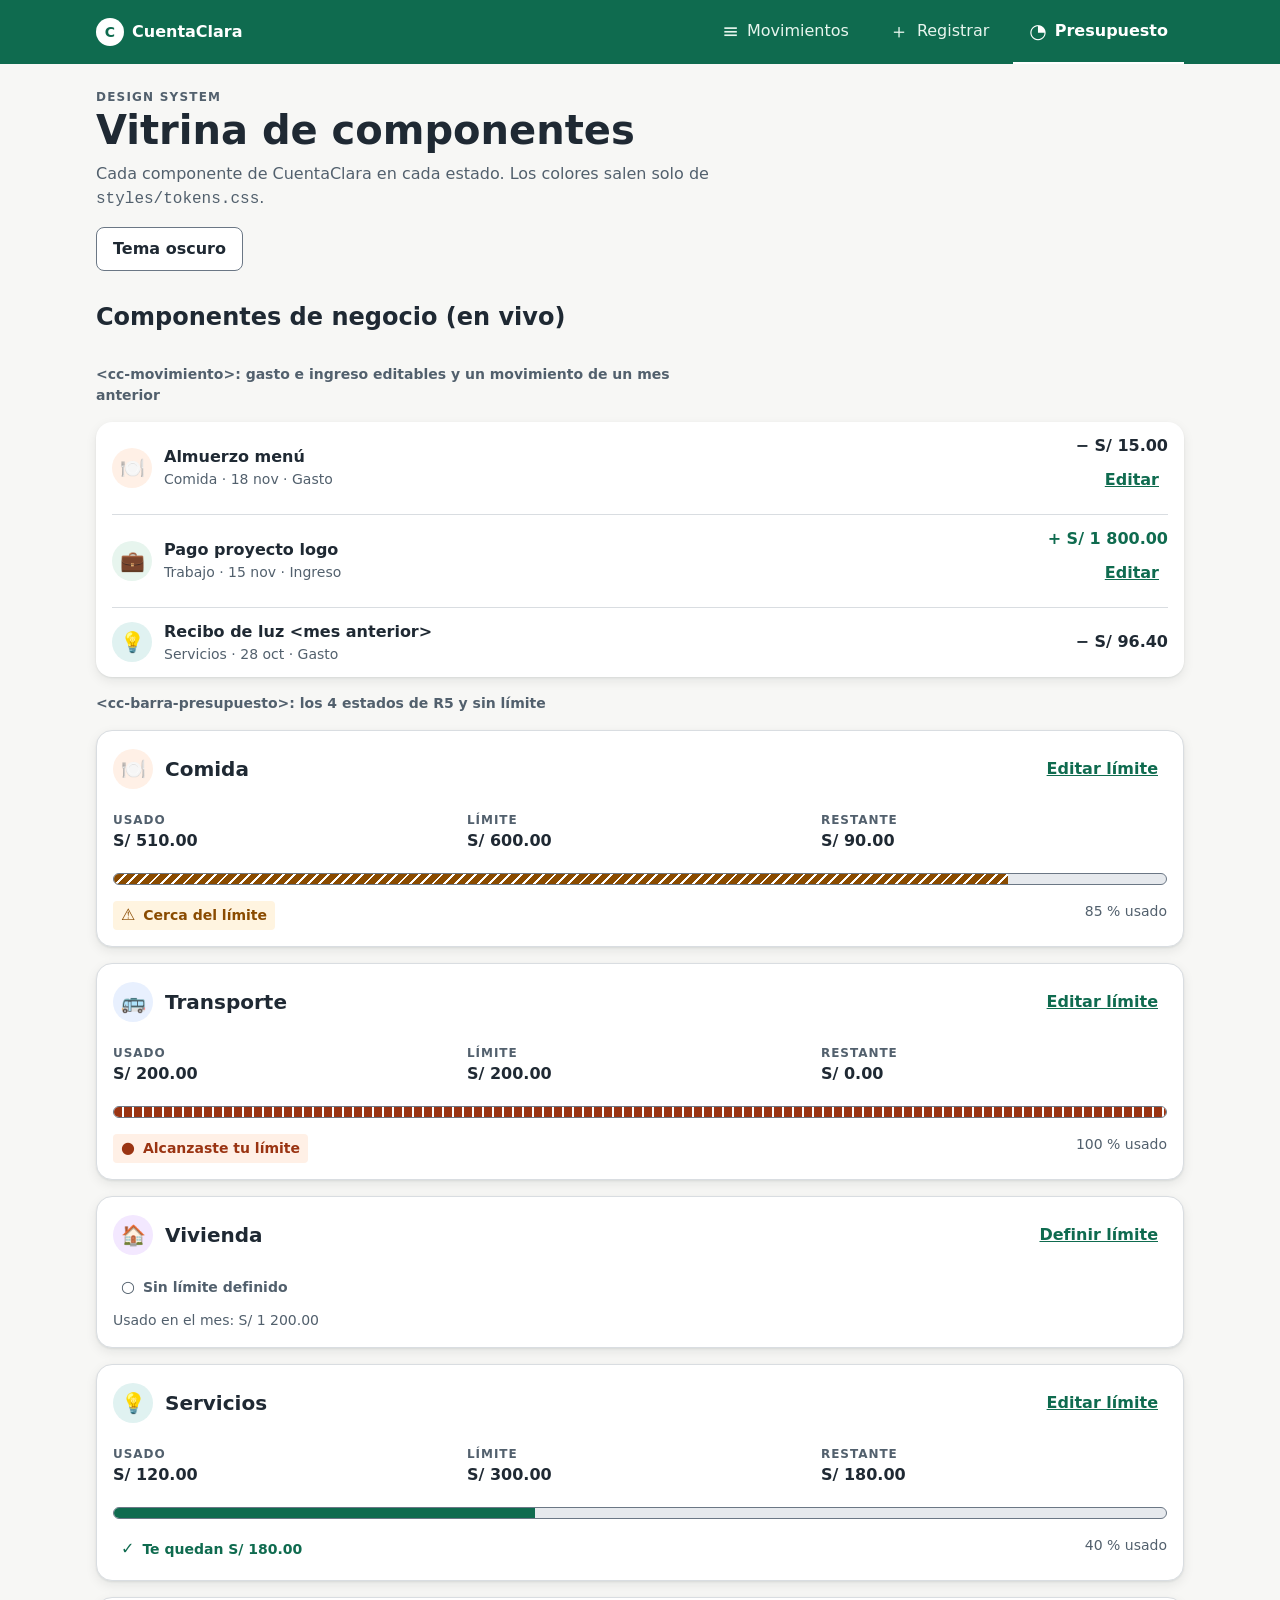
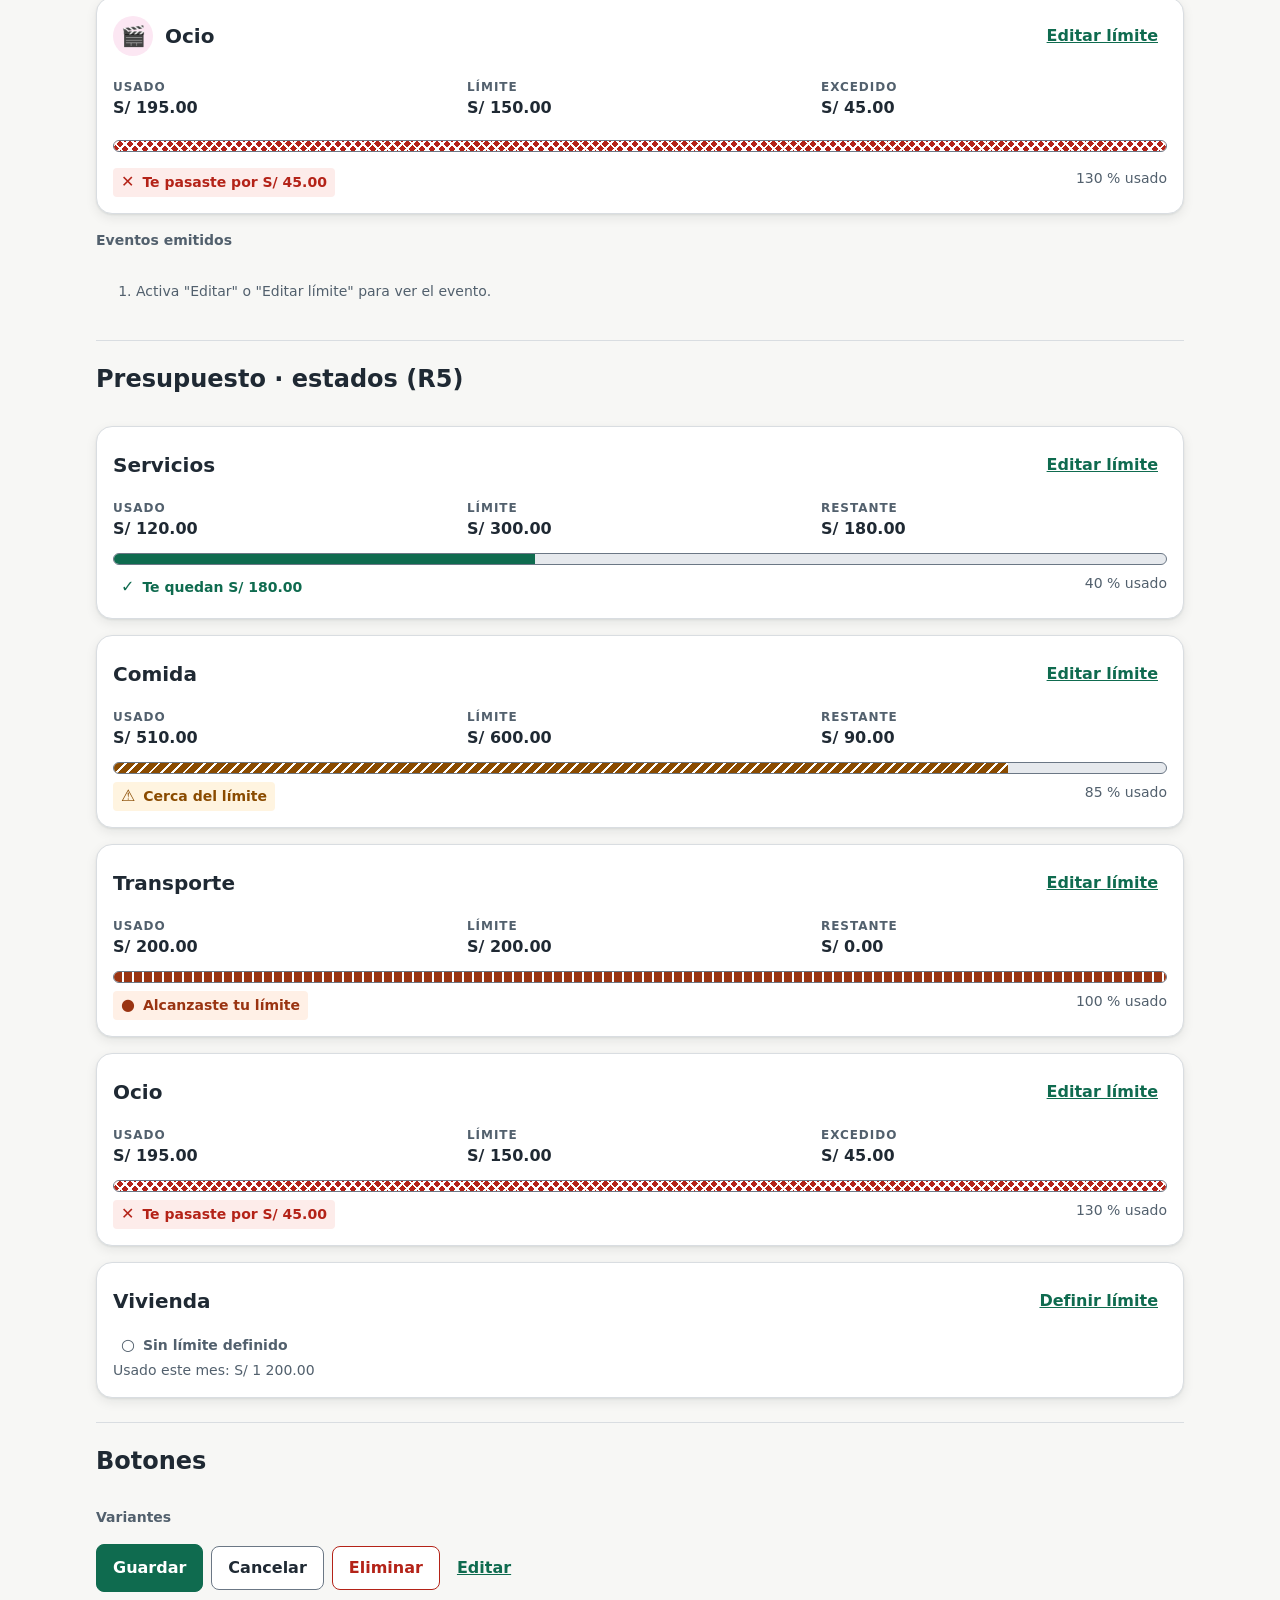
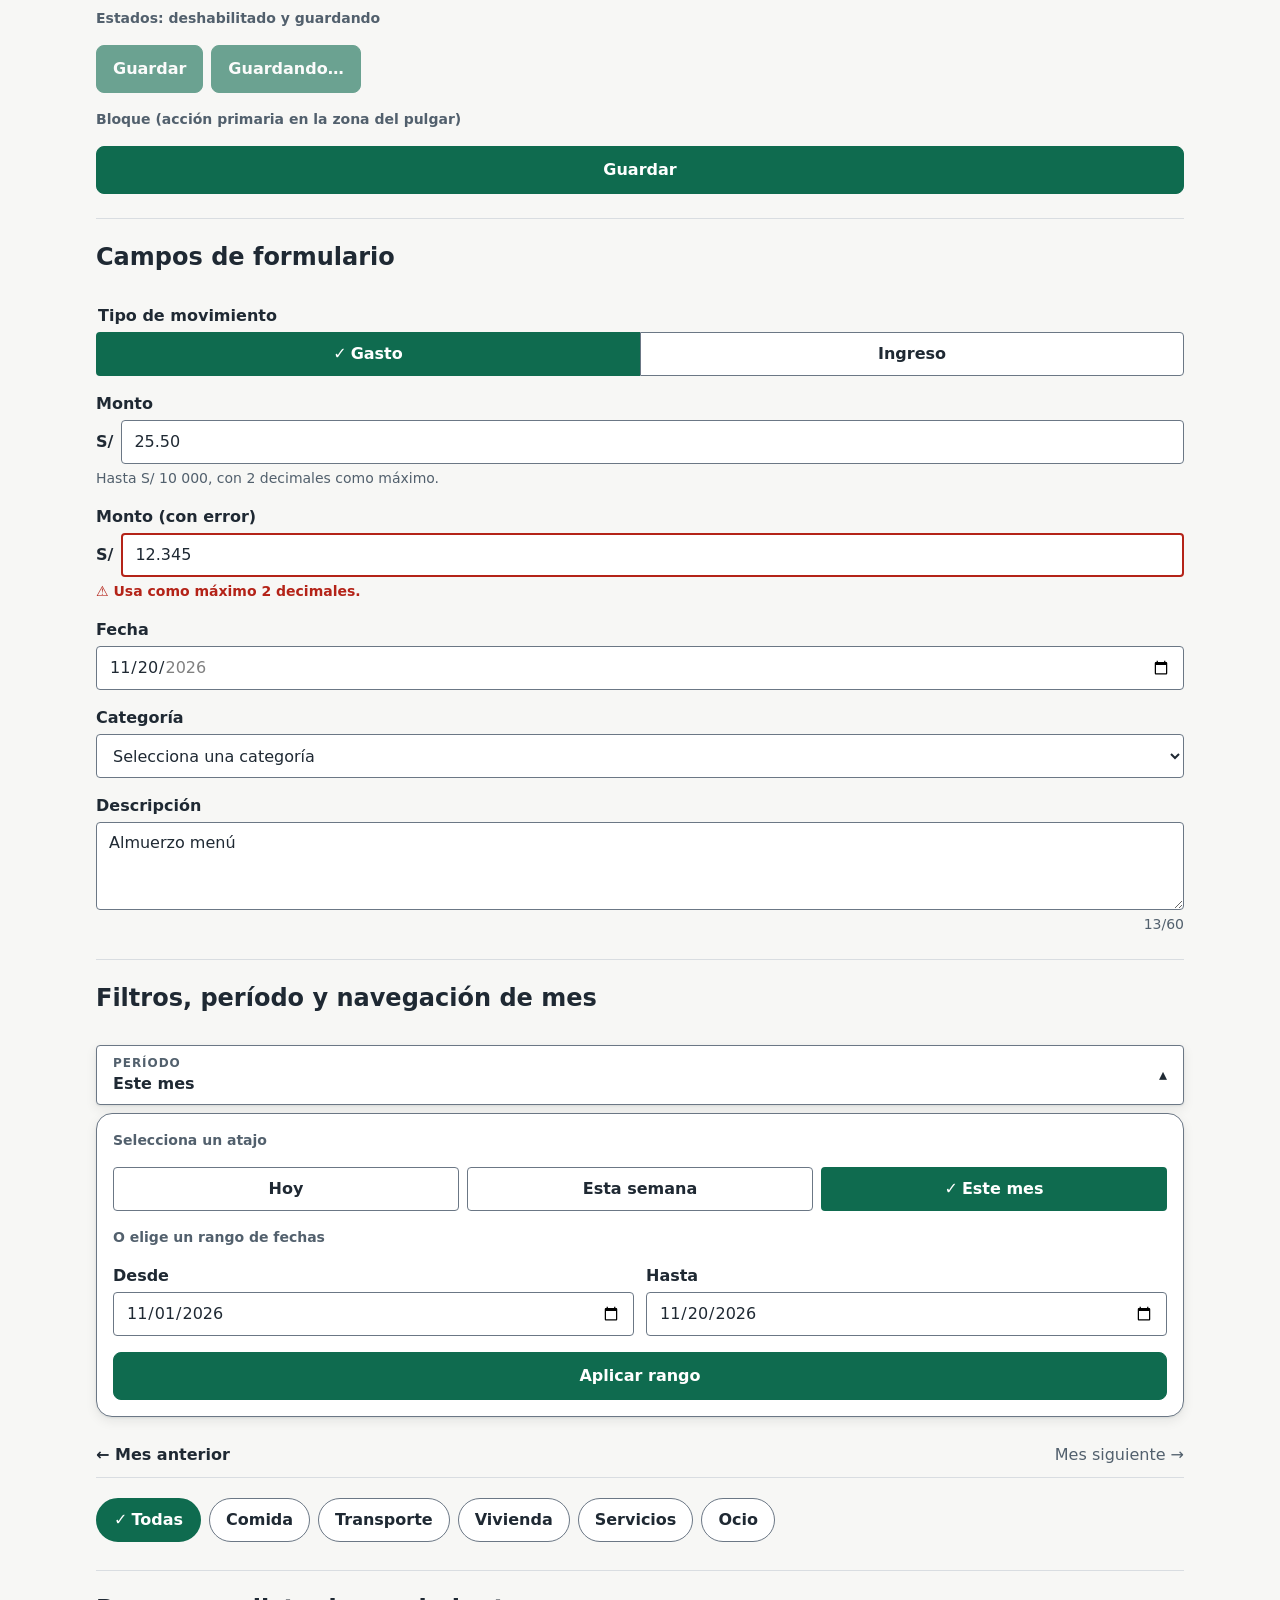
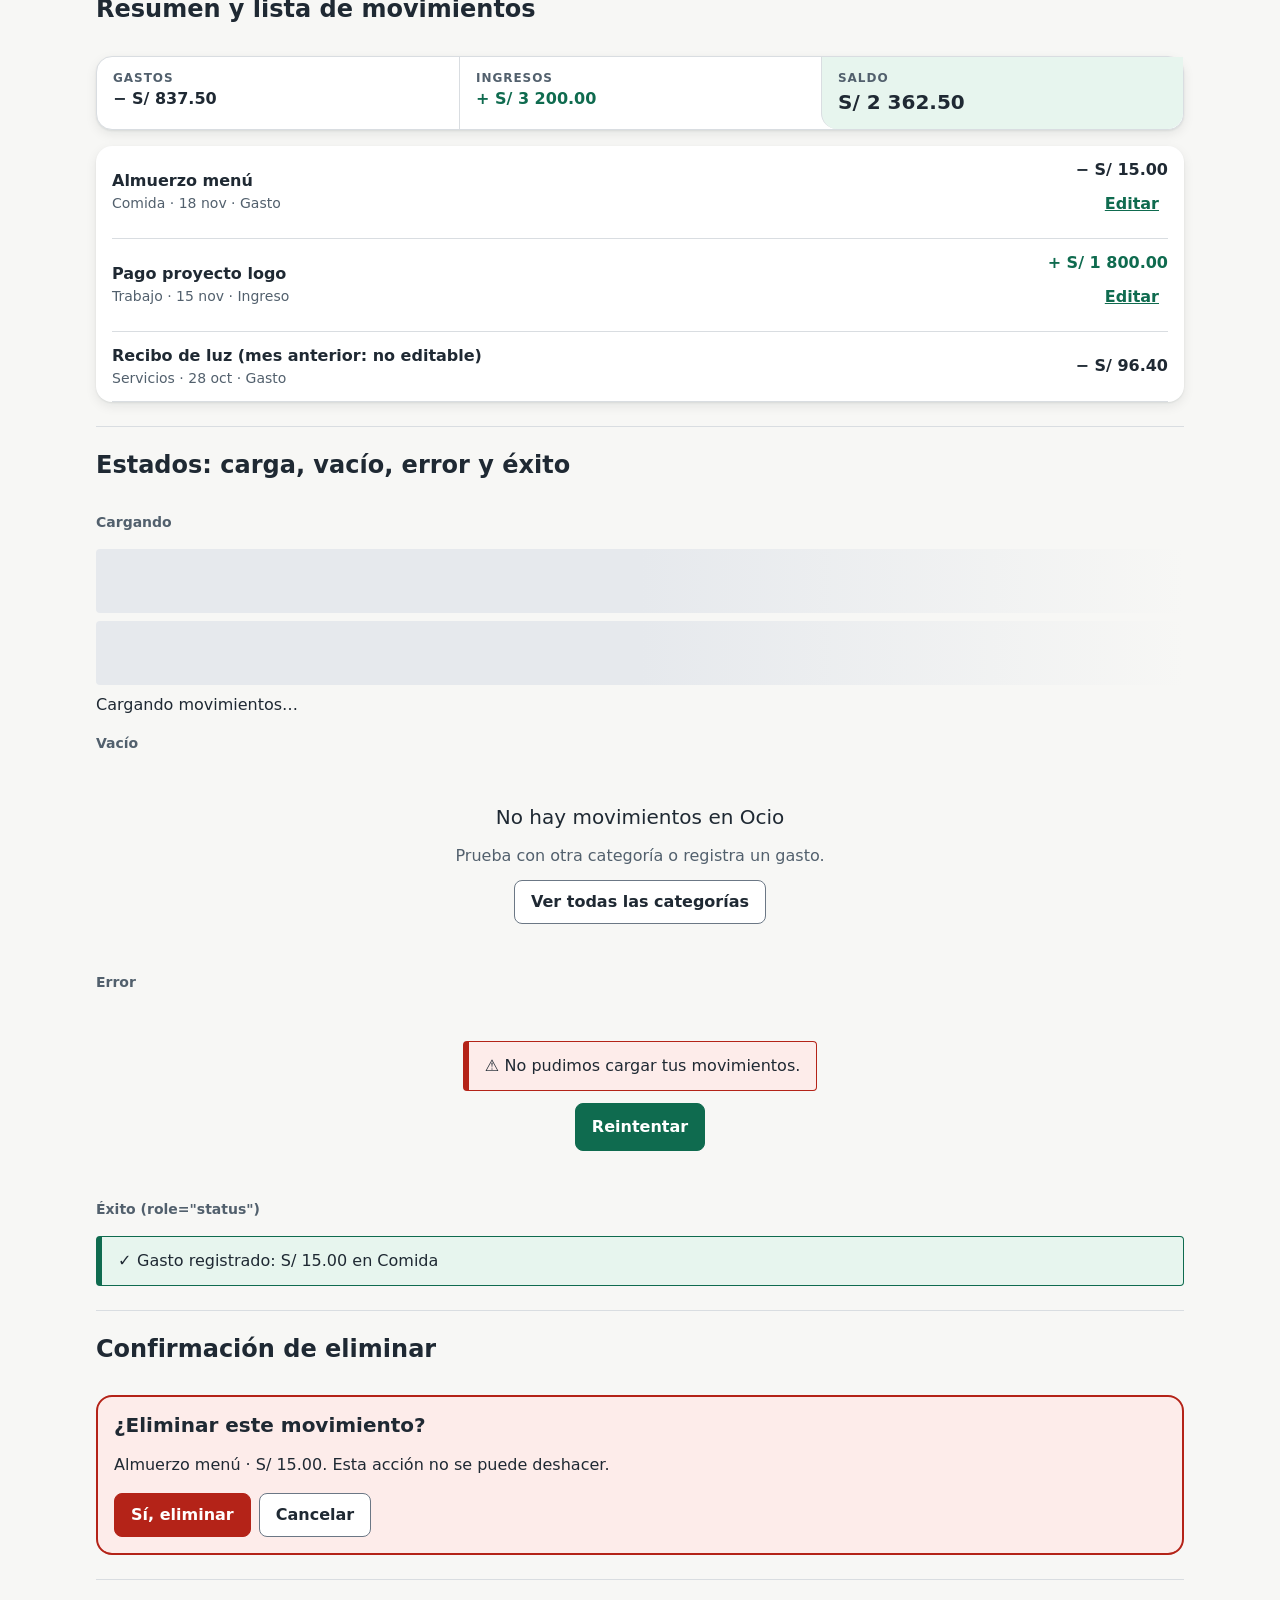
==== commit 383ebed8: "style(ds): barra fina de marca en lugar de la banda grande del encabezado En laptop la barra verde t" ====
--- a/componentes.html
+++ b/componentes.html
@@ -27,8 +27,8 @@
   <a class="skip-link" href="#contenido">Saltar al contenido</a>
 
   <header class="page-header">
-    <div class="container">
-      <a class="brand" href="movimientos.html"><span class="brand__mark" aria-hidden="true">C</span>CuentaClara</a>
+    <div class="brand-bar"><div class="container"><a class="brand" href="movimientos.html"><span class="brand__mark" aria-hidden="true">C</span>CuentaClara</a></div></div>
+    <div class="container page-header__body">
     <p class="page-header__eyebrow">Design system</p>
     <h1 class="page-header__title">Vitrina de componentes</h1>
     <p class="page-header__lead">Cada componente de CuentaClara en cada estado. Los colores salen solo de <code>styles/tokens.css</code>.</p>
--- a/styles/tokens.css
+++ b/styles/tokens.css
@@ -53,6 +53,30 @@
   /* Azul: foco */
   --blue-300: #93b4ff;
   --blue-700: #1d4ed8;
+  --blue-50: #e8f0fe;
+  --blue-950: #172554;
+
+  /* Identidad: verde profundo de marca */
+  --green-900: #073b2c;
+
+  /* Categorías (solo decorativo: el nombre siempre va escrito) */
+  --purple-50: #f3e8ff;
+  --purple-300: #d8b4fe;
+  --purple-700: #6b21a8;
+  --purple-950: #2e1065;
+  --teal-50: #e0f2f1;
+  --teal-300: #5eead4;
+  --teal-700: #0f766e;
+  --teal-950: #042f2e;
+  --pink-50: #fce7f3;
+  --pink-300: #f9a8d4;
+  --pink-700: #9d174d;
+  --pink-950: #500724;
+
+  /* Sombras: valores crudos solo aquí */
+  --shadow-color: rgb(17 20 24 / 0.08);
+  --shadow-color-strong: rgb(17 20 24 / 0.14);
+  --radius-lg: 1rem;
 
   /* Espacios: grilla de 8 pt con medio paso de 4 */
   --space-1: 0.25rem;  /* 4 px */
@@ -135,6 +159,32 @@
 
   --color-skeleton: var(--gray-100);
   --color-skeleton-shine: var(--gray-50);
+
+  /* Identidad */
+  --color-brand-bg: var(--green-700);
+  --color-brand-bg-deep: var(--green-900);
+  --color-on-brand: var(--gray-0);                  /* 6.5:1 sobre brand-bg */
+  --color-on-brand-muted: var(--green-50);          /* 5.8:1 sobre brand-bg */
+  --shadow-card: 0 1px 2px var(--shadow-color), 0 4px 12px var(--shadow-color);
+  --shadow-raised: 0 6px 20px var(--shadow-color-strong);
+
+  /* Categorías: fondo del ícono y color del ícono (decorativo, el nombre va escrito) */
+  --color-cat-food-bg: var(--orange-50);
+  --color-cat-food-fg: var(--orange-800);
+  --color-cat-transport-bg: var(--blue-50);
+  --color-cat-transport-fg: var(--blue-700);
+  --color-cat-housing-bg: var(--purple-50);
+  --color-cat-housing-fg: var(--purple-700);
+  --color-cat-utilities-bg: var(--teal-50);
+  --color-cat-utilities-fg: var(--teal-700);
+  --color-cat-leisure-bg: var(--pink-50);
+  --color-cat-leisure-fg: var(--pink-700);
+  --color-cat-other-bg: var(--gray-100);
+  --color-cat-other-fg: var(--gray-700);
+  --color-cat-work-bg: var(--green-50);
+  --color-cat-work-fg: var(--green-700);
+  --color-cat-other_income-bg: var(--amber-50);
+  --color-cat-other_income-fg: var(--amber-800);
 }
 
 /* ---------- 2 · SEMÁNTICOS · tema oscuro ---------- */
@@ -185,6 +235,30 @@
 
   --color-skeleton: var(--gray-800);
   --color-skeleton-shine: var(--gray-925);
+
+  --color-brand-bg: var(--green-950);
+  --color-brand-bg-deep: var(--gray-950);
+  --color-on-brand: var(--green-50);
+  --color-on-brand-muted: var(--green-300);
+  --shadow-color: rgb(0 0 0 / 0.35);
+  --shadow-color-strong: rgb(0 0 0 / 0.5);
+
+  --color-cat-food-bg: var(--orange-950);
+  --color-cat-food-fg: var(--orange-300);
+  --color-cat-transport-bg: var(--blue-950);
+  --color-cat-transport-fg: var(--blue-300);
+  --color-cat-housing-bg: var(--purple-950);
+  --color-cat-housing-fg: var(--purple-300);
+  --color-cat-utilities-bg: var(--teal-950);
+  --color-cat-utilities-fg: var(--teal-300);
+  --color-cat-leisure-bg: var(--pink-950);
+  --color-cat-leisure-fg: var(--pink-300);
+  --color-cat-other-bg: var(--gray-800);
+  --color-cat-other-fg: var(--gray-100);
+  --color-cat-work-bg: var(--green-950);
+  --color-cat-work-fg: var(--green-300);
+  --color-cat-other_income-bg: var(--amber-950);
+  --color-cat-other_income-fg: var(--amber-300);
 }
 
 /* ---------- 3 · COMPONENTE ---------- */
@@ -214,5 +288,8 @@
   --budget-marker-width: 3px;
 
   --card-padding: var(--space-4);
-  --card-radius: var(--radius-md);
-}
+  --card-radius: var(--radius-lg);
+  --cat-icon-size: 2.5rem;
+  --content-max-width-wide: 72rem;
+  --content-max-width-narrow: 36rem;
+}
--- a/styles/components.css
+++ b/styles/components.css
@@ -1103,3 +1103,78 @@
     overflow-x: visible;
   }
 }
+
+/* ---------- Barra fina de marca (revisión de la persona: sin banda grande) ---------- */
+.page-header {
+  padding-block: 0;
+  margin-bottom: 0;
+  color: var(--color-text);
+  background: none;
+  border-radius: 0;
+}
+
+.page-header__eyebrow,
+.page-header__lead {
+  color: var(--color-text-muted);
+}
+
+.page-header__body {
+  padding-block: var(--space-6) var(--space-2);
+}
+
+.page-header :focus-visible {
+  outline-color: var(--color-focus-ring);
+}
+
+.brand-bar {
+  display: flex;
+  align-items: center;
+  min-height: var(--brand-bar-height, 3rem);
+  color: var(--color-on-brand);
+  background: var(--color-brand-bg);
+}
+
+.brand-bar .brand {
+  margin: 0;
+}
+
+.brand-bar :focus-visible {
+  outline-color: var(--color-on-brand);
+}
+
+@media (min-width: 48rem) {
+  body {
+    padding-top: 0;
+  }
+
+  /* La barra verde queda fija arriba y el menú se dibuja sobre ella, a la derecha */
+  .brand-bar {
+    position: sticky;
+    top: 0;
+    z-index: 4;
+    min-height: var(--bottom-nav-height);
+  }
+
+  .bottom-nav {
+    background: transparent;
+    border-bottom: 0;
+    box-shadow: none;
+    pointer-events: none;
+  }
+
+  .bottom-nav__link {
+    pointer-events: auto;
+    color: var(--color-on-brand-muted);
+  }
+
+  .bottom-nav__link[aria-current="page"] {
+    color: var(--color-on-brand);
+    background: transparent;
+    border-bottom-color: var(--color-on-brand);
+  }
+
+  .bottom-nav__link:focus-visible {
+    outline-color: var(--color-on-brand);
+    outline-offset: -4px;
+  }
+}
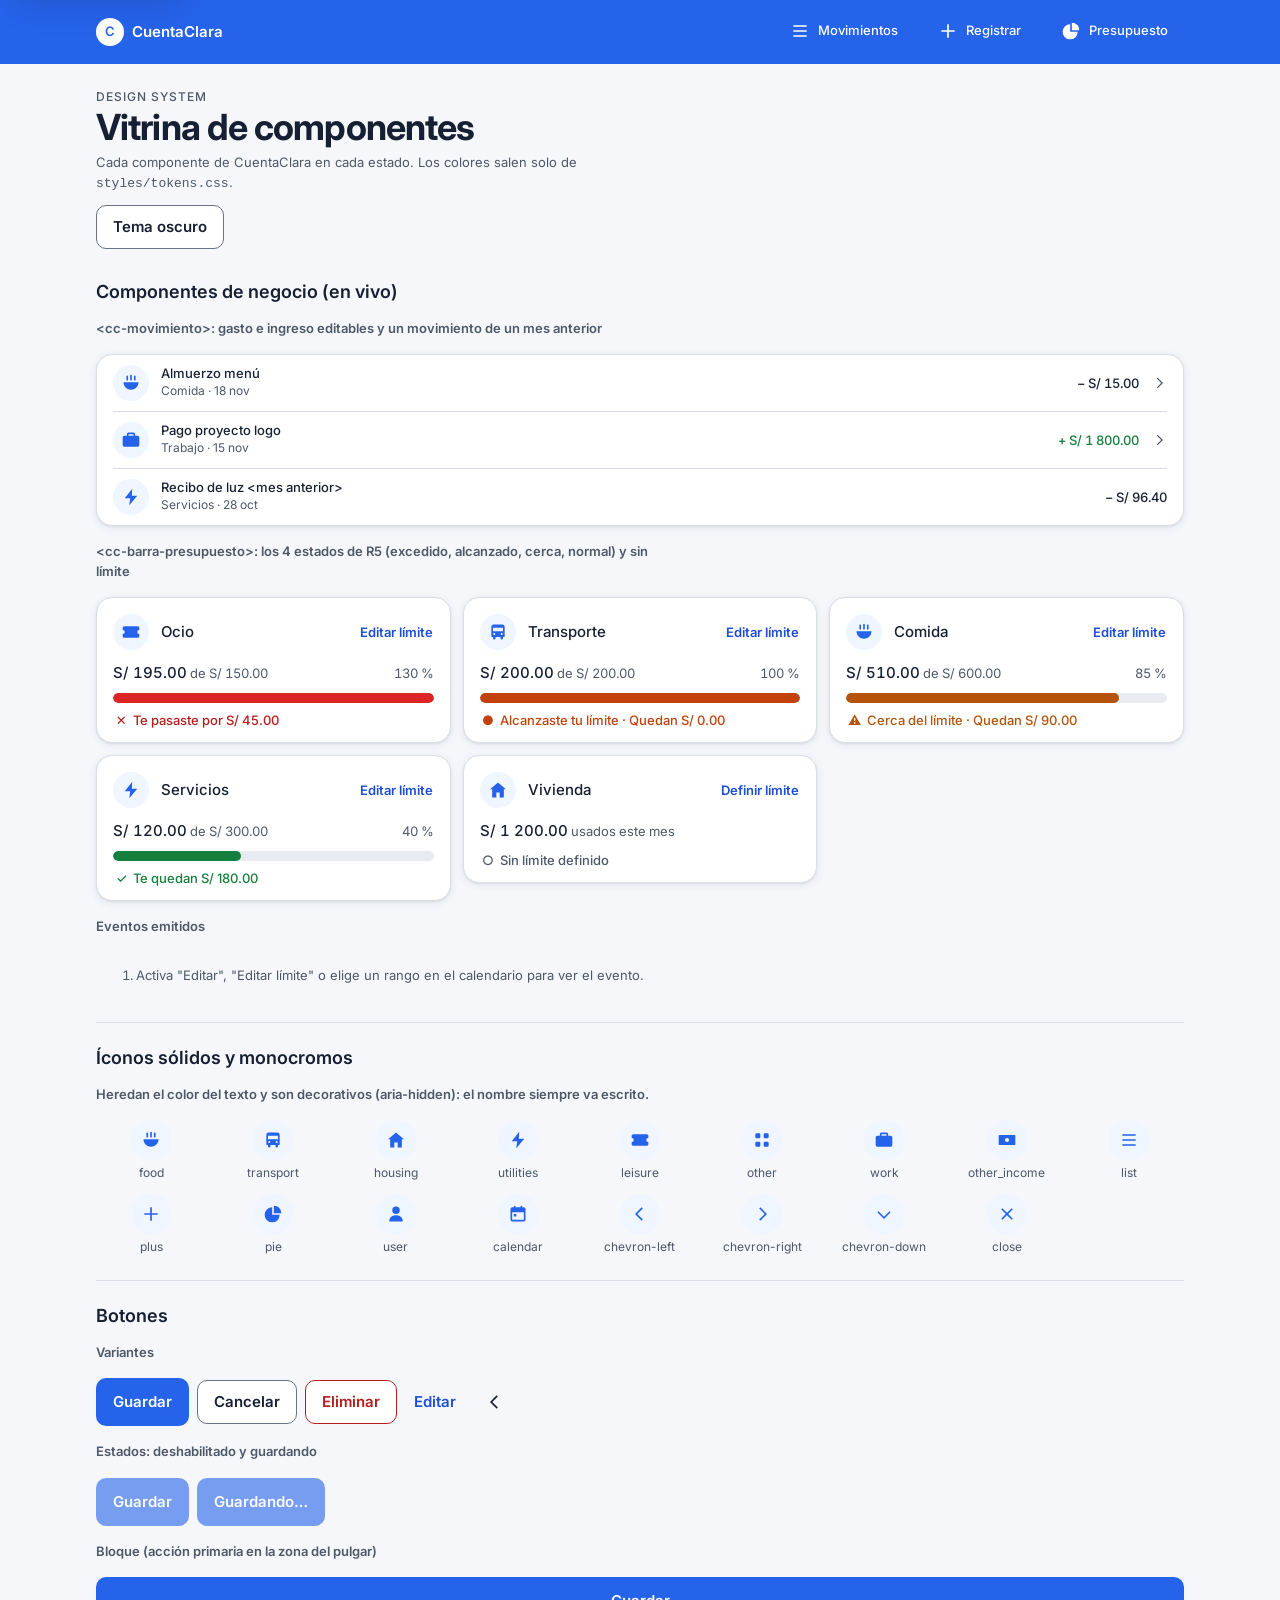
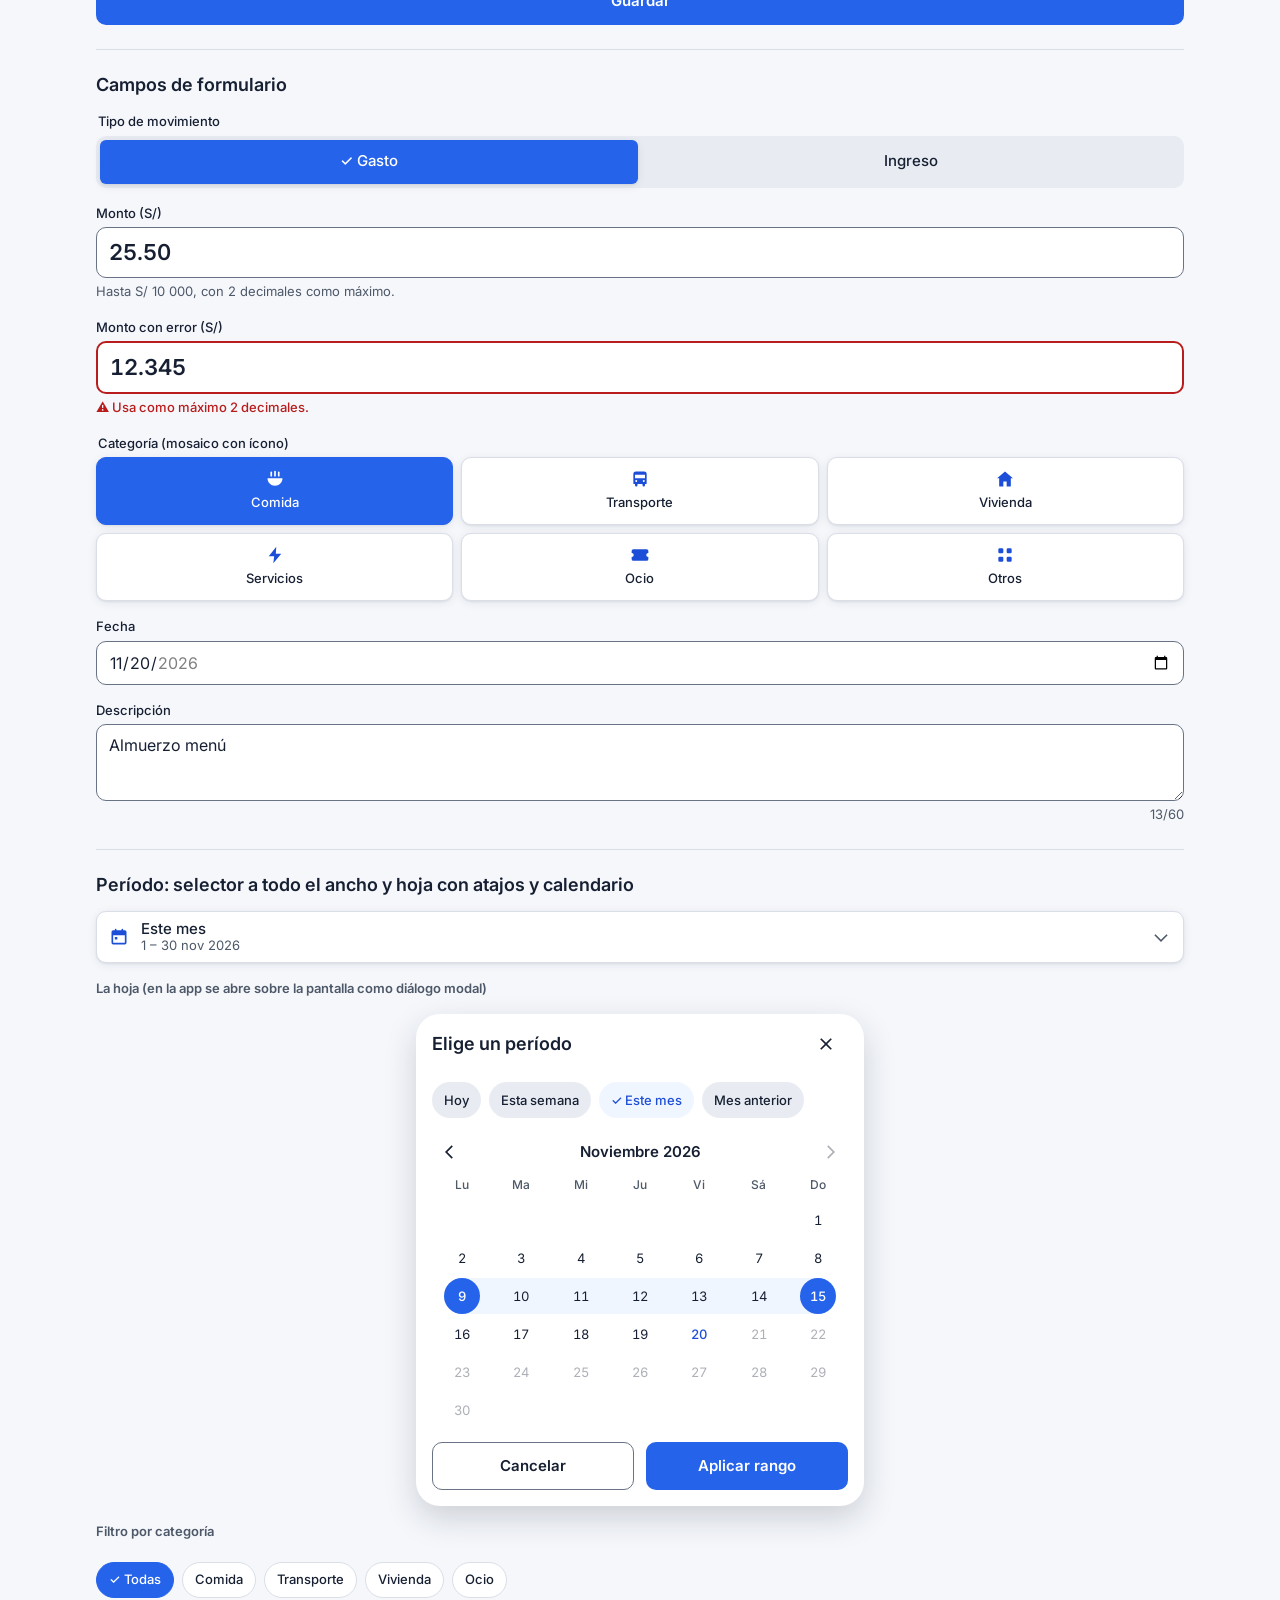
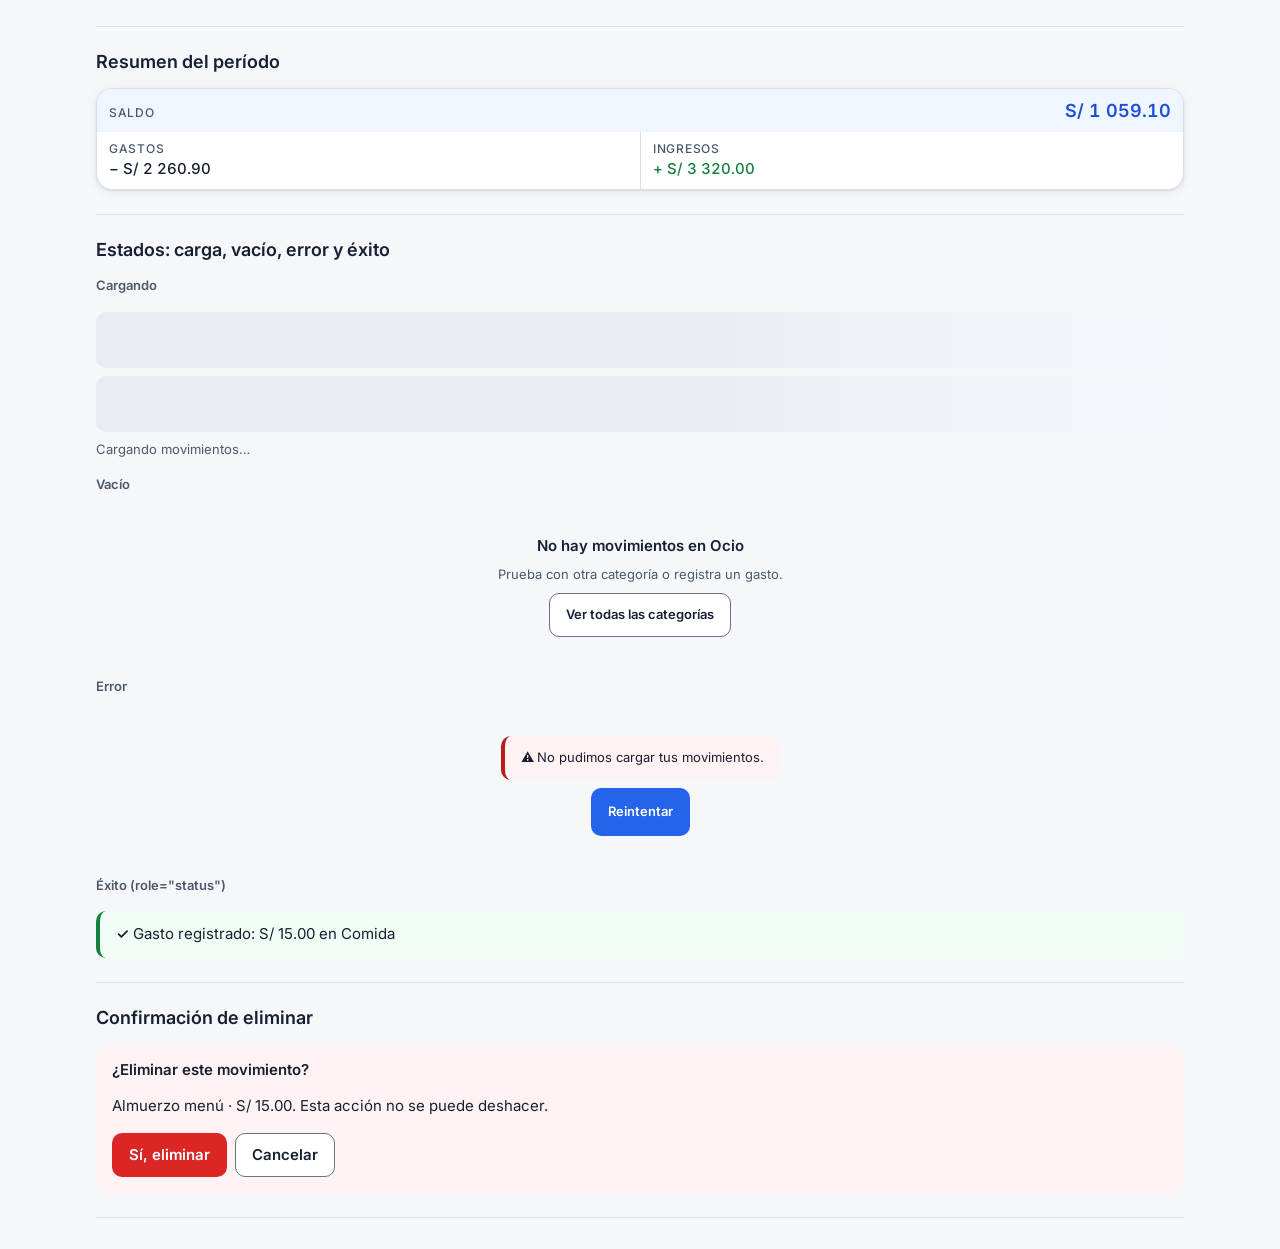
==== commit 6ac37363: "style(ds): vitrina con íconos, hoja de período, calendario y tarjetas compactas Co-Authored-By: Clau" ====
--- a/componentes.html
+++ b/componentes.html
@@ -5,6 +5,9 @@
   <meta name="viewport" content="width=device-width, initial-scale=1">
   <meta name="description" content="Vitrina del design system de CuentaClara: cada componente en cada estado.">
   <title>Vitrina de componentes · CuentaClara</title>
+  <link rel="preconnect" href="https://fonts.googleapis.com">
+  <link rel="preconnect" href="https://fonts.gstatic.com" crossorigin>
+  <link rel="stylesheet" href="https://fonts.googleapis.com/css2?family=Inter:wght@400;500;600;700&display=swap">
   <link rel="stylesheet" href="styles/tokens.css">
   <link rel="stylesheet" href="styles/components.css">
   <style>
@@ -13,12 +16,27 @@
       border-bottom: var(--border-width-1) solid var(--color-divider);
     }
     .showcase-section > h2 {
-      font-size: var(--font-size-xl);
-      margin-bottom: var(--space-4);
+      font-size: var(--font-size-lg);
     }
     .showcase-label {
       font-size: var(--font-size-sm);
-      font-weight: var(--font-weight-bold);
+      font-weight: var(--font-weight-semibold);
+      color: var(--color-text-muted);
+    }
+    .showcase-icons {
+      display: grid;
+      grid-template-columns: repeat(auto-fill, minmax(6.5rem, 1fr));
+      gap: var(--space-3);
+      margin: 0;
+      padding: 0;
+      list-style: none;
+    }
+    .showcase-icons li {
+      display: flex;
+      flex-direction: column;
+      align-items: center;
+      gap: var(--space-1);
+      font-size: var(--font-size-xs);
       color: var(--color-text-muted);
     }
   </style>
@@ -29,116 +47,33 @@
   <header class="page-header">
     <div class="brand-bar"><div class="container"><a class="brand" href="movimientos.html"><span class="brand__mark" aria-hidden="true">C</span>CuentaClara</a></div></div>
     <div class="container page-header__body">
-    <p class="page-header__eyebrow">Design system</p>
-    <h1 class="page-header__title">Vitrina de componentes</h1>
-    <p class="page-header__lead">Cada componente de CuentaClara en cada estado. Los colores salen solo de <code>styles/tokens.css</code>.</p>
-    <div class="cluster" style="margin-top: var(--space-4)">
-      <button class="btn btn--secondary" type="button" id="tema" aria-pressed="false">Tema oscuro</button>
-    </div>
+      <p class="page-header__eyebrow">Design system</p>
+      <h1 class="page-header__title">Vitrina de componentes</h1>
+      <p class="page-header__lead">Cada componente de CuentaClara en cada estado. Los colores salen solo de <code>styles/tokens.css</code>.</p>
+      <div class="cluster" style="margin-top: var(--space-3)">
+        <button class="btn btn--secondary" type="button" id="tema" aria-pressed="false">Tema oscuro</button>
+      </div>
     </div>
   </header>
 
   <main id="contenido" class="container">
 
-    <!-- ===== Componentes de negocio en vivo ===== -->
+    <!-- ===== Componentes de negocio en vivo (incluye los 4 estados de R5) ===== -->
     <section class="showcase-section stack" aria-labelledby="t-negocio">
       <h2 id="t-negocio">Componentes de negocio (en vivo)</h2>
       <p class="showcase-label">&lt;cc-movimiento&gt;: gasto e ingreso editables y un movimiento de un mes anterior</p>
       <ul class="list" id="demo-movimientos"></ul>
-      <p class="showcase-label">&lt;cc-barra-presupuesto&gt;: los 4 estados de R5 y sin límite</p>
-      <div class="stack" id="demo-presupuesto"></div>
+      <p class="showcase-label">&lt;cc-barra-presupuesto&gt;: los 4 estados de R5 (excedido, alcanzado, cerca, normal) y sin límite</p>
+      <div class="card-grid" id="demo-presupuesto"></div>
       <p class="showcase-label">Eventos emitidos</p>
-      <ol class="field__hint" id="demo-eventos" role="log" aria-live="polite"><li>Activa "Editar" o "Editar límite" para ver el evento.</li></ol>
-    </section>
-
-    <!-- ===== Presupuesto: los 4 estados de R5 + sin límite (HTML estático) ===== -->
-    <section class="showcase-section stack" aria-labelledby="t-presupuesto">
-      <h2 id="t-presupuesto">Presupuesto · estados (R5)</h2>
-
-      <article class="card" aria-labelledby="b-servicios">
-        <div class="card__header">
-          <h3 class="card__title" id="b-servicios">Servicios</h3>
-          <button class="btn btn--link" type="button">Editar límite<span class="visually-hidden"> de Servicios</span></button>
-        </div>
-        <dl class="budget-figures">
-          <div><dt class="budget-figures__label">Usado</dt><dd class="budget-figures__value">S/ 120.00</dd></div>
-          <div><dt class="budget-figures__label">Límite</dt><dd class="budget-figures__value">S/ 300.00</dd></div>
-          <div><dt class="budget-figures__label">Restante</dt><dd class="budget-figures__value">S/ 180.00</dd></div>
-        </dl>
-        <div class="budget-bar" role="progressbar" aria-label="Uso del presupuesto de Servicios" aria-valuemin="0" aria-valuemax="100" aria-valuenow="40" aria-valuetext="40 % usado. Te quedan S/ 180.00">
-          <span class="budget-bar__fill" style="--budget-value: 40%"></span>
-        </div>
-        <div class="budget-meta">
-          <p class="budget-status"><span class="budget-status__icon" aria-hidden="true">✓</span>Te quedan S/ 180.00</p>
-          <p class="budget-meta__percent">40 % usado</p>
-        </div>
-      </article>
-
-      <article class="card" aria-labelledby="b-comida">
-        <div class="card__header">
-          <h3 class="card__title" id="b-comida">Comida</h3>
-          <button class="btn btn--link" type="button">Editar límite<span class="visually-hidden"> de Comida</span></button>
-        </div>
-        <dl class="budget-figures">
-          <div><dt class="budget-figures__label">Usado</dt><dd class="budget-figures__value">S/ 510.00</dd></div>
-          <div><dt class="budget-figures__label">Límite</dt><dd class="budget-figures__value">S/ 600.00</dd></div>
-          <div><dt class="budget-figures__label">Restante</dt><dd class="budget-figures__value">S/ 90.00</dd></div>
-        </dl>
-        <div class="budget-bar budget-bar--near" role="progressbar" aria-label="Uso del presupuesto de Comida" aria-valuemin="0" aria-valuemax="100" aria-valuenow="85" aria-valuetext="85 % usado. Cerca del límite">
-          <span class="budget-bar__fill" style="--budget-value: 85%"></span>
-        </div>
-        <div class="budget-meta">
-          <p class="budget-status budget-status--near"><span class="budget-status__icon" aria-hidden="true">⚠</span>Cerca del límite</p>
-          <p class="budget-meta__percent">85 % usado</p>
-        </div>
-      </article>
-
-      <article class="card" aria-labelledby="b-transporte">
-        <div class="card__header">
-          <h3 class="card__title" id="b-transporte">Transporte</h3>
-          <button class="btn btn--link" type="button">Editar límite<span class="visually-hidden"> de Transporte</span></button>
-        </div>
-        <dl class="budget-figures">
-          <div><dt class="budget-figures__label">Usado</dt><dd class="budget-figures__value">S/ 200.00</dd></div>
-          <div><dt class="budget-figures__label">Límite</dt><dd class="budget-figures__value">S/ 200.00</dd></div>
-          <div><dt class="budget-figures__label">Restante</dt><dd class="budget-figures__value">S/ 0.00</dd></div>
-        </dl>
-        <div class="budget-bar budget-bar--reached" role="progressbar" aria-label="Uso del presupuesto de Transporte" aria-valuemin="0" aria-valuemax="100" aria-valuenow="100" aria-valuetext="100 % usado. Alcanzaste tu límite">
-          <span class="budget-bar__fill" style="--budget-value: 100%"></span>
-        </div>
-        <div class="budget-meta">
-          <p class="budget-status budget-status--reached"><span class="budget-status__icon" aria-hidden="true">●</span>Alcanzaste tu límite</p>
-          <p class="budget-meta__percent">100 % usado</p>
-        </div>
-      </article>
-
-      <article class="card" aria-labelledby="b-ocio">
-        <div class="card__header">
-          <h3 class="card__title" id="b-ocio">Ocio</h3>
-          <button class="btn btn--link" type="button">Editar límite<span class="visually-hidden"> de Ocio</span></button>
-        </div>
-        <dl class="budget-figures">
-          <div><dt class="budget-figures__label">Usado</dt><dd class="budget-figures__value">S/ 195.00</dd></div>
-          <div><dt class="budget-figures__label">Límite</dt><dd class="budget-figures__value">S/ 150.00</dd></div>
-          <div><dt class="budget-figures__label">Excedido</dt><dd class="budget-figures__value">S/ 45.00</dd></div>
-        </dl>
-        <div class="budget-bar budget-bar--exceeded" role="progressbar" aria-label="Uso del presupuesto de Ocio" aria-valuemin="0" aria-valuemax="100" aria-valuenow="100" aria-valuetext="130 % usado. Te pasaste por S/ 45.00">
-          <span class="budget-bar__fill" style="--budget-value: 130%"></span>
-        </div>
-        <div class="budget-meta">
-          <p class="budget-status budget-status--exceeded"><span class="budget-status__icon" aria-hidden="true">✕</span>Te pasaste por S/ 45.00</p>
-          <p class="budget-meta__percent">130 % usado</p>
-        </div>
-      </article>
-
-      <article class="card" aria-labelledby="b-vivienda">
-        <div class="card__header">
-          <h3 class="card__title" id="b-vivienda">Vivienda</h3>
-          <button class="btn btn--link" type="button">Definir límite<span class="visually-hidden"> de Vivienda</span></button>
-        </div>
-        <p class="budget-status budget-status--none"><span class="budget-status__icon" aria-hidden="true">○</span>Sin límite definido</p>
-        <p class="field__hint">Usado este mes: S/ 1 200.00</p>
-      </article>
+      <ol class="field__hint" id="demo-eventos" role="log" aria-live="polite"><li>Activa "Editar", "Editar límite" o elige un rango en el calendario para ver el evento.</li></ol>
+    </section>
+
+    <!-- ===== Íconos ===== -->
+    <section class="showcase-section stack" aria-labelledby="t-iconos">
+      <h2 id="t-iconos">Íconos sólidos y monocromos</h2>
+      <p class="showcase-label">Heredan el color del texto y son decorativos (aria-hidden): el nombre siempre va escrito.</p>
+      <ul class="showcase-icons" id="demo-iconos"></ul>
     </section>
 
     <!-- ===== Botones ===== -->
@@ -150,11 +85,12 @@
         <button class="btn btn--secondary" type="button">Cancelar</button>
         <button class="btn btn--danger" type="button">Eliminar</button>
         <button class="btn btn--link" type="button">Editar</button>
+        <button class="icon-btn" type="button"><!--icon:chevron-left--><svg class="icon" viewBox="0 0 24 24" aria-hidden="true" focusable="false"><path fill-rule="evenodd" d="M15.4 5.4 14 4l-8 8 8 8 1.4-1.4L8.8 12z"/></svg><span class="visually-hidden">Anterior</span></button>
       </div>
       <p class="showcase-label">Estados: deshabilitado y guardando</p>
       <div class="cluster">
         <button class="btn btn--primary" type="button" disabled>Guardar</button>
-        <button class="btn btn--primary" type="button" disabled aria-busy="true">Guardando…</button>
+        <button class="btn btn--primary" type="button" aria-disabled="true" aria-busy="true">Guardando…</button>
       </div>
       <p class="showcase-label">Bloque (acción primaria en la zona del pulgar)</p>
       <button class="btn btn--primary btn--block" type="button">Guardar</button>
@@ -175,35 +111,32 @@
       </fieldset>
 
       <div class="field">
-        <label class="field__label" for="v-monto">Monto</label>
-        <div class="field__money">
-          <span class="field__prefix" aria-hidden="true">S/</span>
-          <input class="field__control" id="v-monto" type="text" inputmode="decimal" enterkeyhint="next" aria-describedby="v-monto-hint" value="25.50">
-        </div>
+        <label class="field__label" for="v-monto">Monto (S/)</label>
+        <input class="field__control field__control--amount" id="v-monto" type="text" inputmode="decimal" aria-describedby="v-monto-hint" value="25.50">
         <p class="field__hint" id="v-monto-hint">Hasta S/ 10 000, con 2 decimales como máximo.</p>
       </div>
 
       <div class="field">
-        <label class="field__label" for="v-monto-error">Monto (con error)</label>
-        <div class="field__money">
-          <span class="field__prefix" aria-hidden="true">S/</span>
-          <input class="field__control" id="v-monto-error" type="text" inputmode="decimal" aria-invalid="true" aria-describedby="v-monto-error-msg" value="12.345">
-        </div>
+        <label class="field__label" for="v-monto-error">Monto con error (S/)</label>
+        <input class="field__control field__control--amount" id="v-monto-error" type="text" inputmode="decimal" aria-invalid="true" aria-describedby="v-monto-error-msg" value="12.345">
         <p class="field__error" id="v-monto-error-msg">Usa como máximo 2 decimales.</p>
       </div>
+
+      <fieldset class="fieldset">
+        <legend class="fieldset__legend">Categoría (mosaico con ícono)</legend>
+        <div class="tile-group">
+          <input class="tile__input" type="radio" name="v-cat" id="v-cat-food" checked><label class="tile" for="v-cat-food"><!--icon:food--><svg class="icon" viewBox="0 0 24 24" aria-hidden="true" focusable="false"><path fill-rule="evenodd" d="M3 11h18c0 4.97-4.03 9-9 9s-9-4.03-9-9zM6.5 4a1 1 0 0 1 2 0v4a1 1 0 0 1-2 0zM11 3a1 1 0 0 1 2 0v5a1 1 0 0 1-2 0zM15.5 4a1 1 0 0 1 2 0v4a1 1 0 0 1-2 0z"/></svg><span>Comida</span></label>
+          <input class="tile__input" type="radio" name="v-cat" id="v-cat-transport"><label class="tile" for="v-cat-transport"><!--icon:transport--><svg class="icon" viewBox="0 0 24 24" aria-hidden="true" focusable="false"><path fill-rule="evenodd" d="M7 3h10a3 3 0 0 1 3 3v11a1 1 0 0 1-1 1h-1v1.5a1.5 1.5 0 0 1-3 0V18H9v1.5a1.5 1.5 0 0 1-3 0V18H5a1 1 0 0 1-1-1V6a3 3 0 0 1 3-3zM6 7v4h12V7zM7.5 13.3a1.2 1.2 0 1 0 0 2.4 1.2 1.2 0 0 0 0-2.4zM16.5 13.3a1.2 1.2 0 1 0 0 2.4 1.2 1.2 0 0 0 0-2.4z"/></svg><span>Transporte</span></label>
+          <input class="tile__input" type="radio" name="v-cat" id="v-cat-housing"><label class="tile" for="v-cat-housing"><!--icon:housing--><svg class="icon" viewBox="0 0 24 24" aria-hidden="true" focusable="false"><path fill-rule="evenodd" d="M12 3 2.5 11H5v9a1 1 0 0 0 1 1h4v-6h4v6h4a1 1 0 0 0 1-1v-9h2.5z"/></svg><span>Vivienda</span></label>
+          <input class="tile__input" type="radio" name="v-cat" id="v-cat-utilities"><label class="tile" for="v-cat-utilities"><!--icon:utilities--><svg class="icon" viewBox="0 0 24 24" aria-hidden="true" focusable="false"><path fill-rule="evenodd" d="M13.5 2 4.5 13.5H11L10 22l9.5-11.5H13z"/></svg><span>Servicios</span></label>
+          <input class="tile__input" type="radio" name="v-cat" id="v-cat-leisure"><label class="tile" for="v-cat-leisure"><!--icon:leisure--><svg class="icon" viewBox="0 0 24 24" aria-hidden="true" focusable="false"><path fill-rule="evenodd" d="M4 5h16a2 2 0 0 1 2 2v2.5a2.5 2.5 0 0 0 0 5V17a2 2 0 0 1-2 2H4a2 2 0 0 1-2-2v-2.5a2.5 2.5 0 0 0 0-5V7a2 2 0 0 1 2-2z"/></svg><span>Ocio</span></label>
+          <input class="tile__input" type="radio" name="v-cat" id="v-cat-other"><label class="tile" for="v-cat-other"><!--icon:other--><svg class="icon" viewBox="0 0 24 24" aria-hidden="true" focusable="false"><path fill-rule="evenodd" d="M5.5 4h3A1.5 1.5 0 0 1 10 5.5v3A1.5 1.5 0 0 1 8.5 10h-3A1.5 1.5 0 0 1 4 8.5v-3A1.5 1.5 0 0 1 5.5 4zM15.5 4h3A1.5 1.5 0 0 1 20 5.5v3a1.5 1.5 0 0 1-1.5 1.5h-3A1.5 1.5 0 0 1 14 8.5v-3A1.5 1.5 0 0 1 15.5 4zM5.5 14h3a1.5 1.5 0 0 1 1.5 1.5v3A1.5 1.5 0 0 1 8.5 20h-3A1.5 1.5 0 0 1 4 18.5v-3A1.5 1.5 0 0 1 5.5 14zM15.5 14h3a1.5 1.5 0 0 1 1.5 1.5v3a1.5 1.5 0 0 1-1.5 1.5h-3a1.5 1.5 0 0 1-1.5-1.5v-3a1.5 1.5 0 0 1 1.5-1.5z"/></svg><span>Otros</span></label>
+        </div>
+      </fieldset>
 
       <div class="field">
         <label class="field__label" for="v-fecha">Fecha</label>
         <input class="field__control" id="v-fecha" type="date" value="2026-11-20" min="2026-09-21" max="2026-11-20">
-      </div>
-
-      <div class="field">
-        <label class="field__label" for="v-categoria">Categoría</label>
-        <select class="field__control" id="v-categoria">
-          <option value="">Selecciona una categoría</option>
-          <option value="food">Comida</option>
-          <option value="transport">Transporte</option>
-        </select>
       </div>
 
       <div class="field">
@@ -213,92 +146,58 @@
       </div>
     </section>
 
-    <!-- ===== Filtros y período ===== -->
-    <section class="showcase-section stack" aria-labelledby="t-filtros">
-      <h2 id="t-filtros">Filtros, período y navegación de mes</h2>
-
-      <div class="period-picker">
-        <button class="period-picker__trigger" type="button" aria-expanded="true" aria-controls="v-periodo-panel">
-          <span><span class="period-picker__caption">Período</span><span class="period-picker__value">Este mes</span></span>
-        </button>
-        <div class="period-picker__panel stack" id="v-periodo-panel">
-          <p class="showcase-label">Selecciona un atajo</p>
-          <div class="period-picker__shortcuts" role="group" aria-label="Atajos de período">
-            <button class="chip" type="button" aria-pressed="false">Hoy</button>
-            <button class="chip" type="button" aria-pressed="false">Esta semana</button>
-            <button class="chip" type="button" aria-pressed="true">Este mes</button>
+    <!-- ===== Período ===== -->
+    <section class="showcase-section stack" aria-labelledby="t-periodo">
+      <h2 id="t-periodo">Período: selector a todo el ancho y hoja con atajos y calendario</h2>
+
+      <button class="period-trigger" type="button">
+          <!--icon:calendar--><svg class="icon" viewBox="0 0 24 24" aria-hidden="true" focusable="false"><path fill-rule="evenodd" d="M8 2a1 1 0 0 1 1 1v1h6V3a1 1 0 1 1 2 0v1h2a2 2 0 0 1 2 2v13a2 2 0 0 1-2 2H5a2 2 0 0 1-2-2V6a2 2 0 0 1 2-2h2V3a1 1 0 0 1 1-1zM5 10v9h14v-9zM7 12h3v3H7z"/></svg>
+          <span class="period-trigger__text">
+            <span class="period-trigger__value">Este mes</span>
+            <span class="period-trigger__range">1 – 30 nov 2026</span>
+          </span>
+          <!--icon:chevron-down--><svg class="icon" viewBox="0 0 24 24" aria-hidden="true" focusable="false"><path fill-rule="evenodd" d="M5.4 8.6 4 10l8 8 8-8-1.4-1.4-6.6 6.6z"/></svg>
+      </button>
+
+      <p class="showcase-label">La hoja (en la app se abre sobre la pantalla como diálogo modal)</p>
+      <div class="sheet sheet--inline">
+        <div class="sheet__inner">
+          <div class="sheet__header">
+            <h3 class="sheet__title">Elige un período</h3>
+            <button class="icon-btn" type="button"><!--icon:close--><svg class="icon" viewBox="0 0 24 24" aria-hidden="true" focusable="false"><path fill-rule="evenodd" d="M6.4 5 5 6.4 10.6 12 5 17.6 6.4 19l5.6-5.6 5.6 5.6 1.4-1.4-5.6-5.6L19 6.4 17.6 5 12 10.6z"/></svg><span class="visually-hidden">Cerrar</span></button>
           </div>
-          <p class="showcase-label">O elige un rango de fechas</p>
-          <div class="period-picker__range">
-            <div class="field">
-              <label class="field__label" for="v-desde">Desde</label>
-              <input class="field__control" id="v-desde" type="date" value="2026-11-01">
-            </div>
-            <div class="field">
-              <label class="field__label" for="v-hasta">Hasta</label>
-              <input class="field__control" id="v-hasta" type="date" value="2026-11-20">
-            </div>
+          <div class="option-group" role="group" aria-label="Atajos de período">
+            <button class="option" type="button" aria-pressed="false">Hoy</button>
+            <button class="option" type="button" aria-pressed="false">Esta semana</button>
+            <button class="option" type="button" aria-pressed="true">Este mes</button>
+            <button class="option" type="button" aria-pressed="false">Mes anterior</button>
           </div>
-          <button class="btn btn--primary btn--block" type="button">Aplicar rango</button>
-        </div>
-      </div>
-
-      <nav class="month-nav" aria-label="Cambiar de mes">
-        <a class="month-nav__link" href="#t-filtros">← Mes anterior</a>
-        <a class="month-nav__link" aria-disabled="true">Mes siguiente →<span class="visually-hidden"> (no hay meses futuros)</span></a>
-      </nav>
-
-      <div class="chip-group" role="group" aria-label="Filtrar por categoría">
+          <cc-calendario-rango id="demo-calendario"></cc-calendario-rango>
+          <div class="sheet__footer">
+            <button class="btn btn--secondary" type="button">Cancelar</button>
+            <button class="btn btn--primary" type="button">Aplicar rango</button>
+          </div>
+        </div>
+      </div>
+
+      <p class="showcase-label">Filtro por categoría</p>
+      <div class="chip-group" role="group" aria-label="Filtrar por categoría (ejemplo)">
         <button class="chip" type="button" aria-pressed="true">Todas</button>
         <button class="chip" type="button" aria-pressed="false">Comida</button>
         <button class="chip" type="button" aria-pressed="false">Transporte</button>
         <button class="chip" type="button" aria-pressed="false">Vivienda</button>
-        <button class="chip" type="button" aria-pressed="false">Servicios</button>
         <button class="chip" type="button" aria-pressed="false">Ocio</button>
       </div>
     </section>
 
-    <!-- ===== Resumen y lista ===== -->
-    <section class="showcase-section stack" aria-labelledby="t-lista">
-      <h2 id="t-lista">Resumen y lista de movimientos</h2>
-
+    <!-- ===== Resumen ===== -->
+    <section class="showcase-section stack" aria-labelledby="t-resumen">
+      <h2 id="t-resumen">Resumen del período</h2>
       <dl class="summary">
-        <div class="summary__item"><dt class="summary__label">Gastos</dt><dd class="summary__value amount amount--expense">− S/ 837.50</dd></div>
-        <div class="summary__item"><dt class="summary__label">Ingresos</dt><dd class="summary__value amount amount--income">+ S/ 3 200.00</dd></div>
-        <div class="summary__item summary__item--total"><dt class="summary__label">Saldo</dt><dd class="summary__value">S/ 2 362.50</dd></div>
+        <div class="summary__item summary__item--total"><dt class="summary__label">Saldo</dt><dd class="summary__value">S/ 1 059.10</dd></div>
+        <div class="summary__item"><dt class="summary__label">Gastos</dt><dd class="summary__value amount amount--expense">− S/ 2 260.90</dd></div>
+        <div class="summary__item"><dt class="summary__label">Ingresos</dt><dd class="summary__value amount amount--income">+ S/ 3 320.00</dd></div>
       </dl>
-
-      <ul class="list">
-        <li class="list-row">
-          <div>
-            <p class="list-row__title">Almuerzo menú</p>
-            <p class="list-row__meta">Comida · 18 nov · Gasto</p>
-          </div>
-          <div class="list-row__aside">
-            <span class="amount amount--expense">− S/ 15.00</span>
-            <button class="btn btn--link" type="button">Editar<span class="visually-hidden"> Almuerzo menú</span></button>
-          </div>
-        </li>
-        <li class="list-row">
-          <div>
-            <p class="list-row__title">Pago proyecto logo</p>
-            <p class="list-row__meta">Trabajo · 15 nov · Ingreso</p>
-          </div>
-          <div class="list-row__aside">
-            <span class="amount amount--income">+ S/ 1 800.00</span>
-            <button class="btn btn--link" type="button">Editar<span class="visually-hidden"> Pago proyecto logo</span></button>
-          </div>
-        </li>
-        <li class="list-row">
-          <div>
-            <p class="list-row__title">Recibo de luz (mes anterior: no editable)</p>
-            <p class="list-row__meta">Servicios · 28 oct · Gasto</p>
-          </div>
-          <div class="list-row__aside">
-            <span class="amount amount--expense">− S/ 96.40</span>
-          </div>
-        </li>
-      </ul>
     </section>
 
     <!-- ===== Estados de vista ===== -->
@@ -307,10 +206,9 @@
 
       <p class="showcase-label">Cargando</p>
       <div aria-busy="true">
-        <p class="visually-hidden">Cargando movimientos…</p>
         <span class="skeleton" aria-hidden="true"></span>
         <span class="skeleton" aria-hidden="true"></span>
-        <p aria-hidden="true">Cargando movimientos…</p>
+        <p class="field__hint">Cargando movimientos…</p>
       </div>
 
       <p class="showcase-label">Vacío</p>
@@ -346,9 +244,9 @@
 
   <nav class="bottom-nav" aria-label="Principal">
     <ul class="bottom-nav__list">
-      <li><a class="bottom-nav__link" href="movimientos.html"><span class="bottom-nav__icon" aria-hidden="true">≡</span>Movimientos</a></li>
-      <li><a class="bottom-nav__link" href="registrar.html"><span class="bottom-nav__icon" aria-hidden="true">＋</span>Registrar</a></li>
-      <li><a class="bottom-nav__link" href="presupuesto.html" aria-current="page"><span class="bottom-nav__icon" aria-hidden="true">◔</span>Presupuesto</a></li>
+      <li><a class="bottom-nav__link" href="movimientos.html"><!--icon:list--><svg class="icon" viewBox="0 0 24 24" aria-hidden="true" focusable="false"><path fill-rule="evenodd" d="M4 5h16v2H4zM4 11h16v2H4zM4 17h16v2H4z"/></svg>Movimientos</a></li>
+      <li><a class="bottom-nav__link" href="registrar.html"><!--icon:plus--><svg class="icon" viewBox="0 0 24 24" aria-hidden="true" focusable="false"><path fill-rule="evenodd" d="M11 4h2v7h7v2h-7v7h-2v-7H4v-2h7z"/></svg>Registrar</a></li>
+      <li><a class="bottom-nav__link" href="presupuesto.html"><!--icon:pie--><svg class="icon" viewBox="0 0 24 24" aria-hidden="true" focusable="false"><path fill-rule="evenodd" d="M11 4a9 9 0 1 0 9 9h-9zM13 2v9h9a9 9 0 0 0-9-9z"/></svg>Presupuesto</a></li>
     </ul>
   </nav>
 
--- a/styles/tokens.css
+++ b/styles/tokens.css
@@ -5,78 +5,67 @@
      2 · SEMÁNTICOS   intención; el tema oscuro redefine solo esta capa
      3 · COMPONENTE   decisiones de un componente
    Los componentes de components.css usan las capas 2 y 3, nunca la 1.
-   Contrastes (WCAG 2.2): texto ≥ 4.5:1 y bordes/barras ≥ 3:1, medidos contra
-   la superficie donde se usan.
+   Marca: azul vibrante (revisión de la persona, bitácora #21).
+   Contrastes (WCAG 2.2) medidos con script contra la superficie donde se usan:
+   texto ≥ 4.5:1; bordes de controles y rellenos de barra ≥ 3:1.
    ===================================================================== */
 
 /* ---------- 1 · PRIMITIVOS ---------- */
 :root {
-  /* Grises */
+  /* Grises fríos */
   --gray-0: #ffffff;
-  --gray-50: #f7f7f5;
-  --gray-100: #e6e9ed;
-  --gray-200: #d9dde1;
-  --gray-400: #a7b0ba;
-  --gray-500: #7b8794;
-  --gray-600: #6b7785;
-  --gray-700: #52606d;
-  --gray-800: #2a313a;
-  --gray-900: #1f2933;
-  --gray-925: #1b2027;
-  --gray-950: #111418;
-
-  /* Verde: marca, acción e ingresos */
-  --green-50: #e7f5ee;
-  --green-300: #6fcf9f;
-  --green-700: #0f6b4f;
-  --green-800: #0a523c;
-  --green-950: #0b1f17;
+  --gray-50: #f5f7fb;
+  --gray-100: #e8ecf2;
+  --gray-200: #d9dee7;
+  --gray-400: #a7b0be;
+  --gray-500: #7d8797;
+  --gray-600: #687385;
+  --gray-700: #4d5868;
+  --gray-800: #263043;
+  --gray-900: #172033;
+  --gray-925: #111a2e;
+  --gray-950: #0b1220;
+
+  /* Azul: marca y acción */
+  --blue-50: #eff6ff;
+  --blue-300: #93c5fd;
+  --blue-400: #60a5fa;
+  --blue-600: #2563eb;
+  --blue-700: #1d4ed8;
+  --blue-900: #1e3a8a;
+  --blue-950: #172554;
+
+  /* Verde: ingresos y presupuesto bajo control */
+  --green-50: #f0fdf4;
+  --green-300: #86efac;
+  --green-700: #15803d;
+  --green-950: #052e16;
 
   /* Ámbar: cerca del límite */
-  --amber-50: #fff4e0;
-  --amber-300: #f5b754;
-  --amber-800: #8a4b00;
-  --amber-950: #3a2a10;
+  --amber-50: #fffbeb;
+  --amber-300: #fcd34d;
+  --amber-700: #b45309;
+  --amber-950: #451a03;
 
   /* Naranja: límite alcanzado */
-  --orange-50: #fff0e6;
-  --orange-300: #fdae6b;
-  --orange-800: #9a3412;
-  --orange-950: #3b1d0f;
-
-  /* Rojo: error y límite excedido */
-  --red-50: #fdecea;
-  --red-300: #ff8a80;
-  --red-700: #b42318;
-  --red-950: #3d1512;
-
-  /* Azul: foco */
-  --blue-300: #93b4ff;
-  --blue-700: #1d4ed8;
-  --blue-50: #e8f0fe;
-  --blue-950: #172554;
-
-  /* Identidad: verde profundo de marca */
-  --green-900: #073b2c;
-
-  /* Categorías (solo decorativo: el nombre siempre va escrito) */
-  --purple-50: #f3e8ff;
-  --purple-300: #d8b4fe;
-  --purple-700: #6b21a8;
-  --purple-950: #2e1065;
-  --teal-50: #e0f2f1;
-  --teal-300: #5eead4;
-  --teal-700: #0f766e;
-  --teal-950: #042f2e;
-  --pink-50: #fce7f3;
-  --pink-300: #f9a8d4;
-  --pink-700: #9d174d;
-  --pink-950: #500724;
-
-  /* Sombras: valores crudos solo aquí */
-  --shadow-color: rgb(17 20 24 / 0.08);
-  --shadow-color-strong: rgb(17 20 24 / 0.14);
-  --radius-lg: 1rem;
+  --orange-50: #fff7ed;
+  --orange-300: #fdba74;
+  --orange-700: #c2410c;
+  --orange-950: #431407;
+
+  /* Rojo: errores y límite excedido */
+  --red-50: #fef2f2;
+  --red-300: #fca5a5;
+  --red-600: #dc2626;
+  --red-700: #b91c1c;
+  --red-950: #450a0a;
+
+  /* Sombras y velo del modal: valores crudos */
+  --shadow-light: rgb(23 32 51 / 0.08);
+  --shadow-light-strong: rgb(23 32 51 / 0.18);
+  --shadow-dark: rgb(0 0 0 / 0.45);
+  --veil-light: rgb(11 18 32 / 0.45);
+  --veil-dark: rgb(0 0 0 / 0.6);
 
   /* Espacios: grilla de 8 pt con medio paso de 4 */
   --space-1: 0.25rem;  /* 4 px */
@@ -87,27 +76,37 @@
   --space-8: 2rem;     /* 32 px */
   --space-12: 3rem;    /* 48 px */
 
-  /* Tipografía: escala 16 × 1.25 */
-  --font-family-base: system-ui, "Segoe UI", Roboto, sans-serif;
-  --font-size-xs: 0.75rem;
-  --font-size-sm: 0.875rem;
-  --font-size-md: 1rem;
-  --font-size-lg: 1.25rem;
-  --font-size-xl: 1.5rem;
-  --font-size-2xl: 2rem;
+  /* Tipografía: escala compacta (revisión de la persona: los textos se sentían grandes).
+     El cuerpo es de 15 px; los campos se quedan en 16 px para evitar el zoom de iOS. */
+  /* Inter (Google Fonts, pesos 400–700): más liviana que la del sistema; si no carga, usa la del sistema */
+  --font-family-base: "Inter", system-ui, "Segoe UI", Roboto, sans-serif;
+  --font-size-xs: 0.75rem;     /* 12 px */
+  --font-size-sm: 0.8125rem;   /* 13 px */
+  --font-size-md: 0.9375rem;   /* 15 px */
+  --font-size-input: 1rem;     /* 16 px */
+  --font-size-lg: 1.125rem;    /* 18 px */
+  --font-size-xl: 1.375rem;    /* 22 px */
+  --font-size-2xl: 1.75rem;    /* 28 px */
+  --font-size-3xl: 2.25rem;    /* 36 px */
   --font-weight-regular: 400;
+  --font-weight-medium: 500;
   --font-weight-semibold: 600;
-  --font-weight-bold: 700;
+  --font-weight-bold: 600;                          /* sin 700 en el texto: la fuente se sentía pesada (bitácora #29) */
+  --font-weight-title: 700;                         /* solo los títulos de cada vista */
+  --letter-spacing-title: -0.025em;
   --line-height-body: 1.5;
   --line-height-heading: 1.2;
 
-  /* Formas */
-  --radius-sm: 0.25rem;
-  --radius-md: 0.5rem;
+  /* Formas y movimiento */
+  --radius-sm: 0.375rem;
+  --radius-md: 0.625rem;
+  --radius-lg: 1rem;
+  --radius-xl: 1.5rem;
   --radius-pill: 999px;
   --border-width-1: 1px;
   --border-width-2: 2px;
   --duration-fast: 150ms;
+  --duration-sheet: 220ms;
 }
 
 /* ---------- 2 · SEMÁNTICOS · tema claro ---------- */
@@ -117,74 +116,59 @@
   --color-bg: var(--gray-50);
   --color-surface: var(--gray-0);
   --color-surface-muted: var(--gray-100);
-  --color-text: var(--gray-900);                    /* 14.8:1 sobre surface */
-  --color-text-muted: var(--gray-700);              /* 6.5:1 */
-  --color-border: var(--gray-600);                  /* 4.6:1 · bordes de controles */
+  --color-text: var(--gray-900);                    /* 16.3:1 sobre surface */
+  --color-text-muted: var(--gray-700);              /* 6.7:1 sobre bg (el fondo más claro donde se usa) */
+  --color-border: var(--gray-600);                  /* 4.8:1 · borde de campos */
   --color-divider: var(--gray-200);                 /* decorativo */
 
-  --color-action-primary: var(--green-700);         /* 6.5:1 con on-action */
-  --color-action-primary-hover: var(--green-800);
+  --color-brand: var(--blue-600);                   /* barra de marca */
+  --color-on-brand: var(--gray-0);                  /* 5.2:1 sobre brand */
+  --color-action-primary: var(--blue-600);          /* 5.2:1 con on-action */
+  --color-action-primary-hover: var(--blue-700);
   --color-on-action: var(--gray-0);
   --color-action-secondary-bg: var(--gray-0);
   --color-action-secondary-hover: var(--gray-100);
-  --color-selected-bg: var(--green-50);
-  --color-selected-border: var(--green-700);
+  --color-accent-text: var(--blue-700);             /* enlaces y menú activo: 6.7:1 */
+  --color-selected-bg: var(--blue-50);
+  --color-selected-text: var(--blue-700);           /* 6.2:1 sobre selected-bg */
   --color-focus-ring: var(--blue-700);              /* 6.3:1 sobre bg */
-
-  --color-income-text: var(--green-700);            /* 6.5:1 */
+  --color-backdrop: var(--veil-light);
+
+  --color-income-text: var(--green-700);            /* 5.0:1 */
   --color-expense-text: var(--gray-900);
 
-  --color-danger-text: var(--red-700);              /* 6.6:1 */
+  --color-danger-text: var(--red-700);              /* 6.5:1 · 5.9:1 sobre danger-bg */
   --color-danger-bg: var(--red-50);
   --color-danger-border: var(--red-700);
+  --color-danger-solid: var(--red-600);             /* 4.8:1 con texto surface */
   --color-success-text: var(--green-700);
   --color-success-bg: var(--green-50);
   --color-success-border: var(--green-700);
 
-  /* Presupuesto: 4 estados (R5). El texto y el patrón distinguen; el color refuerza. */
+  /* Presupuesto: 4 estados (R5). El texto y el ícono distinguen; el color de la barra sólida refuerza. */
   --color-budget-track: var(--gray-100);
-  --color-budget-track-border: var(--gray-600);     /* 4.6:1: el contorno de la barra se ve */
-  --color-budget-normal-fill: var(--green-700);     /* 5.3:1 sobre track */
+  --color-budget-normal-fill: var(--green-700);     /* 4.2:1 sobre track */
   --color-budget-normal-text: var(--green-700);
-  --color-budget-near-fill: var(--amber-800);       /* 5.6:1 sobre track */
-  --color-budget-near-text: var(--amber-800);       /* 6.8:1 */
+  --color-budget-near-fill: var(--amber-700);       /* 4.2:1 sobre track */
+  --color-budget-near-text: var(--amber-700);       /* 5.0:1 · 4.8:1 sobre near-bg */
   --color-budget-near-bg: var(--amber-50);
-  --color-budget-reached-fill: var(--orange-800);   /* 6.0:1 sobre track */
-  --color-budget-reached-text: var(--orange-800);   /* 7.3:1 */
+  --color-budget-reached-fill: var(--orange-700);   /* 4.4:1 sobre track */
+  --color-budget-reached-text: var(--orange-700);   /* 5.2:1 · 4.9:1 sobre reached-bg */
   --color-budget-reached-bg: var(--orange-50);
-  --color-budget-exceeded-fill: var(--red-700);     /* 5.4:1 sobre track */
-  --color-budget-exceeded-text: var(--red-700);     /* 6.6:1 */
+  --color-budget-exceeded-fill: var(--red-600);     /* 4.1:1 sobre track */
+  --color-budget-exceeded-text: var(--red-700);
   --color-budget-exceeded-bg: var(--red-50);
-  --color-budget-pattern: var(--gray-0);            /* rayas sobre el relleno */
+
+  /* Ícono de categoría: un solo color, el de marca, sobre un círculo claro (revisión de la persona) */
+  --color-cat-icon-bg: var(--blue-50);
+  --color-cat-icon-fg: var(--blue-600);             /* 4.8:1 sobre cat-icon-bg (decorativo) */
 
   --color-skeleton: var(--gray-100);
   --color-skeleton-shine: var(--gray-50);
 
-  /* Identidad */
-  --color-brand-bg: var(--green-700);
-  --color-brand-bg-deep: var(--green-900);
-  --color-on-brand: var(--gray-0);                  /* 6.5:1 sobre brand-bg */
-  --color-on-brand-muted: var(--green-50);          /* 5.8:1 sobre brand-bg */
-  --shadow-card: 0 1px 2px var(--shadow-color), 0 4px 12px var(--shadow-color);
-  --shadow-raised: 0 6px 20px var(--shadow-color-strong);
-
-  /* Categorías: fondo del ícono y color del ícono (decorativo, el nombre va escrito) */
-  --color-cat-food-bg: var(--orange-50);
-  --color-cat-food-fg: var(--orange-800);
-  --color-cat-transport-bg: var(--blue-50);
-  --color-cat-transport-fg: var(--blue-700);
-  --color-cat-housing-bg: var(--purple-50);
-  --color-cat-housing-fg: var(--purple-700);
-  --color-cat-utilities-bg: var(--teal-50);
-  --color-cat-utilities-fg: var(--teal-700);
-  --color-cat-leisure-bg: var(--pink-50);
-  --color-cat-leisure-fg: var(--pink-700);
-  --color-cat-other-bg: var(--gray-100);
-  --color-cat-other-fg: var(--gray-700);
-  --color-cat-work-bg: var(--green-50);
-  --color-cat-work-fg: var(--green-700);
-  --color-cat-other_income-bg: var(--amber-50);
-  --color-cat-other_income-fg: var(--amber-800);
+  --shadow-card: 0 1px 2px var(--shadow-light), 0 2px 10px var(--shadow-light);
+  --shadow-raised: 0 12px 32px var(--shadow-light-strong);
+  --shadow-nav: 0 -2px 12px var(--shadow-light);
 }
 
 /* ---------- 2 · SEMÁNTICOS · tema oscuro ---------- */
@@ -194,76 +178,64 @@
   --color-bg: var(--gray-950);
   --color-surface: var(--gray-925);
   --color-surface-muted: var(--gray-800);
-  --color-text: var(--gray-100);                    /* 13.4:1 sobre surface */
-  --color-text-muted: var(--gray-400);              /* 7.5:1 */
-  --color-border: var(--gray-500);                  /* 4.4:1 · bordes piden ≥ 3:1 */
+  --color-text: var(--gray-100);
+  --color-text-muted: var(--gray-400);
+  --color-border: var(--gray-500);
   --color-divider: var(--gray-800);
 
-  --color-action-primary: var(--green-300);         /* 9:1 con on-action */
-  --color-action-primary-hover: var(--green-50);
-  --color-on-action: var(--green-950);
+  --color-brand: var(--blue-900);
+  --color-on-brand: var(--gray-0);
+  --color-action-primary: var(--blue-400);
+  --color-action-primary-hover: var(--blue-300);
+  --color-on-action: var(--gray-950);
   --color-action-secondary-bg: var(--gray-925);
   --color-action-secondary-hover: var(--gray-800);
-  --color-selected-bg: var(--green-950);
-  --color-selected-border: var(--green-300);
-  --color-focus-ring: var(--blue-300);              /* 9:1 */
-
-  --color-income-text: var(--green-300);            /* 8.7:1 */
+  --color-accent-text: var(--blue-300);
+  --color-selected-bg: var(--blue-950);
+  --color-selected-text: var(--blue-300);
+  --color-focus-ring: var(--blue-300);
+  --color-backdrop: var(--veil-dark);
+
+  --color-income-text: var(--green-300);
   --color-expense-text: var(--gray-100);
 
-  --color-danger-text: var(--red-300);              /* 7.2:1 */
+  --color-danger-text: var(--red-300);
   --color-danger-bg: var(--red-950);
   --color-danger-border: var(--red-300);
+  --color-danger-solid: var(--red-300);
   --color-success-text: var(--green-300);
   --color-success-bg: var(--green-950);
   --color-success-border: var(--green-300);
 
   --color-budget-track: var(--gray-800);
-  --color-budget-track-border: var(--gray-500);     /* 4.4:1 */
   --color-budget-normal-fill: var(--green-300);
   --color-budget-normal-text: var(--green-300);
   --color-budget-near-fill: var(--amber-300);
-  --color-budget-near-text: var(--amber-300);       /* 9.2:1 */
+  --color-budget-near-text: var(--amber-300);
   --color-budget-near-bg: var(--amber-950);
   --color-budget-reached-fill: var(--orange-300);
-  --color-budget-reached-text: var(--orange-300);   /* 8.9:1 */
+  --color-budget-reached-text: var(--orange-300);
   --color-budget-reached-bg: var(--orange-950);
   --color-budget-exceeded-fill: var(--red-300);
-  --color-budget-exceeded-text: var(--red-300);     /* 7.2:1 */
+  --color-budget-exceeded-text: var(--red-300);
   --color-budget-exceeded-bg: var(--red-950);
-  --color-budget-pattern: var(--gray-950);
+
+  --color-cat-icon-bg: var(--blue-950);
+  --color-cat-icon-fg: var(--blue-300);
 
   --color-skeleton: var(--gray-800);
   --color-skeleton-shine: var(--gray-925);
 
-  --color-brand-bg: var(--green-950);
-  --color-brand-bg-deep: var(--gray-950);
-  --color-on-brand: var(--green-50);
-  --color-on-brand-muted: var(--green-300);
-  --shadow-color: rgb(0 0 0 / 0.35);
-  --shadow-color-strong: rgb(0 0 0 / 0.5);
-
-  --color-cat-food-bg: var(--orange-950);
-  --color-cat-food-fg: var(--orange-300);
-  --color-cat-transport-bg: var(--blue-950);
-  --color-cat-transport-fg: var(--blue-300);
-  --color-cat-housing-bg: var(--purple-950);
-  --color-cat-housing-fg: var(--purple-300);
-  --color-cat-utilities-bg: var(--teal-950);
-  --color-cat-utilities-fg: var(--teal-300);
-  --color-cat-leisure-bg: var(--pink-950);
-  --color-cat-leisure-fg: var(--pink-300);
-  --color-cat-other-bg: var(--gray-800);
-  --color-cat-other-fg: var(--gray-100);
-  --color-cat-work-bg: var(--green-950);
-  --color-cat-work-fg: var(--green-300);
-  --color-cat-other_income-bg: var(--amber-950);
-  --color-cat-other_income-fg: var(--amber-300);
+  --shadow-card: 0 1px 3px var(--shadow-dark);
+  --shadow-raised: 0 12px 32px var(--shadow-dark);
+  --shadow-nav: 0 -2px 12px var(--shadow-dark);
 }
 
 /* ---------- 3 · COMPONENTE ---------- */
 :root {
   --content-max-width: 40rem;
+  --content-max-width-wide: 72rem;
+  --content-max-width-narrow: 36rem;
 
   --control-height: 2.75rem;                        /* 44 px: objetivo táctil mínimo */
   --button-height: 3rem;                            /* 48 px: acción primaria (Fitts) */
@@ -271,25 +243,28 @@
   --button-font-weight: var(--font-weight-semibold);
 
   --field-border-width: var(--border-width-1);
-  --field-radius: var(--radius-sm);
+  --field-radius: var(--radius-md);
   --field-error-border-width: var(--border-width-2);
 
-  --chip-height: 2.75rem;
+  --chip-height: 2.75rem;                           /* área táctil (44 px) */
+  --chip-visual-height: 2.25rem;                    /* lo que se ve (36 px) */
   --chip-radius: var(--radius-pill);
 
   --focus-ring-width: 3px;
   --focus-ring-offset: 2px;
 
-  --list-row-min-height: 4rem;
+  --icon-size: 1.25rem;
+  --cat-icon-size: 2.5rem;
+  --brand-bar-height: 3rem;
   --bottom-nav-height: 4rem;
-
-  --budget-bar-height: 0.75rem;
+  --action-bar-space: 4.5rem;                       /* alto de la barra de Guardar fija */
+  --list-row-min-height: 3.5rem;
+
+  --budget-bar-height: 0.625rem;
   --budget-bar-radius: var(--radius-pill);
-  --budget-marker-width: 3px;
 
   --card-padding: var(--space-4);
   --card-radius: var(--radius-lg);
-  --cat-icon-size: 2.5rem;
-  --content-max-width-wide: 72rem;
-  --content-max-width-narrow: 36rem;
-}
+  --sheet-radius: var(--radius-xl);
+  --calendar-day-size: 2.25rem;                     /* 36 px por día: celda de 46 × 36 px, cumple WCAG 2.5.8 (24 px) */
+}
--- a/styles/components.css
+++ b/styles/components.css
@@ -1,8 +1,9 @@
 /* =====================================================================
    CuentaClara · Componentes y layouts
    Usa solo tokens semánticos y de componente de tokens.css. Sin hex.
-   Mobile-first desde 360 px, con un solo breakpoint: 48rem (768 px).
-   Componentes con BEM. Las variantes reasignan los tokens locales (--_bg, --_fg, --_border).
+   Mobile-first desde 360 px; un solo breakpoint: 48rem (768 px).
+   Componentes con BEM; las variantes reasignan tokens locales (--_bg, --_fg, --_border).
+   Estilo: superficies suaves con sombra, sin bordes gruesos ni subrayados (revisión de la persona).
    ===================================================================== */
 
 /* ---------- Base ---------- */
@@ -20,6 +21,7 @@
   margin: 0;
   font-family: var(--font-family-base);
   font-size: var(--font-size-md);
+  font-weight: var(--font-weight-regular);
   line-height: var(--line-height-body);
   color: var(--color-text);
   background: var(--color-bg);
@@ -29,9 +31,11 @@
 
 h1,
 h2,
-h3 {
+h3,
+h4 {
+  margin: 0;
+  font-weight: var(--font-weight-semibold);
   line-height: var(--line-height-heading);
-  margin: 0;
 }
 
 p {
@@ -40,7 +44,8 @@
 }
 
 a {
-  color: var(--color-action-primary);
+  color: var(--color-accent-text);
+  text-decoration: none;
 }
 
 :focus-visible {
@@ -71,14 +76,22 @@
   top: calc(-1 * var(--space-12));
   z-index: 10;
   padding: var(--space-2) var(--space-4);
+  color: var(--color-text);
   background: var(--color-surface);
-  color: var(--color-text);
-  border: var(--border-width-2) solid var(--color-focus-ring);
   border-radius: var(--radius-sm);
+  box-shadow: var(--shadow-raised);
 }
 
 .skip-link:focus {
   top: var(--space-2);
+}
+
+.icon {
+  display: block;
+  flex: none;
+  width: var(--icon-size);
+  height: var(--icon-size);
+  fill: currentColor;
 }
 
 /* ---------- Layouts ---------- */
@@ -99,6 +112,10 @@
   --stack-gap: var(--space-2);
 }
 
+.stack--compact {
+  --stack-gap: var(--space-3);
+}
+
 .stack--lg {
   --stack-gap: var(--space-6);
 }
@@ -114,41 +131,78 @@
   justify-content: space-between;
 }
 
-/* ---------- Encabezado de página ---------- */
-.page-header {
-  padding-block: var(--space-6) var(--space-4);
+/* ---------- Barra de marca y encabezado ---------- */
+.brand-bar {
+  display: flex;
+  align-items: center;
+  min-height: var(--brand-bar-height);
+  color: var(--color-on-brand);
+  background: var(--color-brand);
+}
+
+.brand {
+  display: inline-flex;
+  align-items: center;
+  gap: var(--space-2);
+  min-height: var(--control-height);
+  font-weight: var(--font-weight-semibold);
+  color: inherit;
+}
+
+.brand__mark {
+  display: inline-grid;
+  place-items: center;
+  width: 1.75rem;
+  height: 1.75rem;
+  font-size: var(--font-size-sm);
+  color: var(--color-brand);
+  background: var(--color-on-brand);
+  border-radius: var(--radius-pill);
+}
+
+.brand-bar :focus-visible {
+  outline-color: var(--color-on-brand);
+}
+
+.page-header__body {
+  padding-block: var(--space-4) var(--space-1);
 }
 
 .page-header__eyebrow {
   font-size: var(--font-size-xs);
-  font-weight: var(--font-weight-bold);
-  letter-spacing: 0.1em;
+  font-weight: var(--font-weight-medium);
+  letter-spacing: 0.08em;
   text-transform: uppercase;
   color: var(--color-text-muted);
 }
 
+/* Título de la vista: grande, con peso y tracking ajustado para que se lea como título */
 .page-header__title {
   font-size: var(--font-size-2xl);
+  font-weight: var(--font-weight-title);
+  letter-spacing: var(--letter-spacing-title);
 }
 
 .page-header__lead {
-  color: var(--color-text-muted);
-  margin-top: var(--space-2);
-}
-
-/* ---------- Navegación inferior ---------- */
+  margin-top: var(--space-1);
+  font-size: var(--font-size-sm);
+  color: var(--color-text-muted);
+}
+
+/* ---------- Navegación inferior (barra superior en laptop) ---------- */
 .bottom-nav {
   position: fixed;
   inset-inline: 0;
   bottom: 0;
   z-index: 5;
   background: var(--color-surface);
-  border-top: var(--border-width-1) solid var(--color-divider);
+  box-shadow: var(--shadow-nav);
 }
 
 .bottom-nav__list {
   display: grid;
-  grid-template-columns: repeat(3, minmax(0, 1fr));
+  grid-auto-columns: minmax(0, 1fr);
+  grid-auto-flow: column;
   max-width: var(--content-max-width);
   margin: 0 auto;
   padding: 0;
@@ -162,30 +216,30 @@
   justify-content: center;
   gap: var(--space-1);
   min-height: var(--bottom-nav-height);
-  font-size: var(--font-size-sm);
-  color: var(--color-text-muted);
-  text-decoration: none;
-  border-top: var(--border-width-2) solid transparent;
-}
-
+  font-size: var(--font-size-xs);
+  font-weight: var(--font-weight-medium);
+  color: var(--color-text-muted);
+  border-top: 3px solid transparent;
+}
+
+.bottom-nav__link .icon {
+  width: 1.5rem;
+  height: 1.5rem;
+}
+
+/* Pestaña actual: texto e ícono en el color de marca (revisión de la persona) */
 .bottom-nav__link[aria-current="page"] {
-  color: var(--color-text);
-  font-weight: var(--font-weight-bold);
+  font-weight: var(--font-weight-semibold);
+  color: var(--color-accent-text);
   border-top-color: var(--color-action-primary);
-  background: var(--color-selected-bg);
-}
-
-.bottom-nav__icon {
-  font-size: var(--font-size-lg);
-  line-height: 1;
-}
-
-/* ---------- Botón ---------- */
+}
+
+/* ---------- Botones ---------- */
 .btn {
   --_bg: var(--color-action-primary);
   --_bg-hover: var(--color-action-primary-hover);
   --_fg: var(--color-on-action);
-  --_border: var(--color-action-primary);
+  --_border: transparent;
 
   display: inline-flex;
   align-items: center;
@@ -227,20 +281,17 @@
 }
 
 .btn--danger-solid {
-  --_bg: var(--color-danger-text);
+  --_bg: var(--color-danger-solid);
   --_bg-hover: var(--color-danger-text);
   --_fg: var(--color-surface);
-  --_border: var(--color-danger-text);
-}
-
+}
+
+/* Acción de texto: sin subrayado, en el color de acento */
 .btn--link {
   --_bg: transparent;
-  --_bg-hover: transparent;
-  --_fg: var(--color-action-primary);
-  --_border: transparent;
+  --_bg-hover: var(--color-selected-bg);
+  --_fg: var(--color-accent-text);
   padding-inline: var(--space-2);
-  text-decoration: underline;
-  font-weight: var(--font-weight-semibold);
 }
 
 .btn--block {
@@ -257,24 +308,63 @@
   cursor: progress;
 }
 
-/* Barra de acción fija en la zona del pulgar (Fitts) */
+.icon-btn {
+  display: inline-grid;
+  place-items: center;
+  flex: none;
+  width: var(--control-height);
+  height: var(--control-height);
+  padding: 0;
+  color: var(--color-text);
+  background: transparent;
+  border: 0;
+  border-radius: var(--radius-pill);
+  cursor: pointer;
+}
+
+.icon-btn:hover {
+  background: var(--color-surface-muted);
+}
+
+.icon-btn:disabled,
+.icon-btn--disabled {
+  cursor: default;
+  opacity: 0.35;
+}
+
+.icon-btn--disabled:hover,
+.icon-btn:disabled:hover {
+  background: transparent;
+}
+
+/* Barra de acción en la zona del pulgar (Fitts): fija a todo el ancho, pegada sobre el menú inferior */
 .action-bar {
-  position: sticky;
-  bottom: calc(var(--bottom-nav-height) + var(--space-2));
-  padding-block: var(--space-3);
-  background: var(--color-bg);
-}
-
-/* ---------- Campo de formulario ---------- */
+  position: fixed;
+  inset-inline: 0;
+  bottom: var(--bottom-nav-height);
+  z-index: 4;
+  padding: var(--space-3) var(--space-4);
+  background: var(--color-surface);
+  box-shadow: var(--shadow-nav);
+}
+
+/* El formulario deja espacio para que la barra fija no tape el último campo */
+.form--with-action-bar {
+  padding-bottom: var(--action-bar-space);
+}
+
+/* ---------- Campos ---------- */
 .field {
   display: flex;
   flex-direction: column;
   gap: var(--space-1);
+  min-width: 0;
 }
 
 .field__label,
 .fieldset__legend {
-  font-weight: var(--font-weight-semibold);
+  font-size: var(--font-size-sm);
+  font-weight: var(--font-weight-medium);
 }
 
 .field__control {
@@ -284,7 +374,7 @@
   min-height: var(--control-height);
   padding: var(--space-2) var(--space-3);
   font: inherit;
-  font-size: var(--font-size-md); /* evita el zoom de iOS */
+  font-size: var(--font-size-input); /* 16 px: evita el zoom de iOS */
   color: var(--color-text);
   background: var(--color-surface);
   border: var(--field-border-width) solid var(--_border);
@@ -292,8 +382,36 @@
 }
 
 textarea.field__control {
-  min-height: calc(var(--control-height) * 2);
+  min-height: calc(var(--control-height) * 1.75);
   resize: vertical;
+}
+
+/* Monto: a todo el ancho y grande, sin prefijo de moneda afuera */
+.field__control--amount {
+  font-size: var(--font-size-xl);
+  font-weight: var(--font-weight-semibold);
+  font-variant-numeric: tabular-nums;
+}
+
+.date-trigger {
+  display: flex;
+  align-items: center;
+  gap: var(--space-2);
+  text-align: left;
+  cursor: pointer;
+}
+
+.date-trigger > .icon:first-child {
+  color: var(--color-accent-text);
+}
+
+.date-trigger__value {
+  flex: 1;
+  min-width: 0;
+}
+
+.date-trigger > .icon:last-child {
+  color: var(--color-text-muted);
 }
 
 .field__control[aria-invalid="true"] {
@@ -301,16 +419,6 @@
   border-width: var(--field-error-border-width);
 }
 
-.field__money {
-  display: flex;
-  align-items: center;
-  gap: var(--space-2);
-}
-
-.field__prefix {
-  font-weight: var(--font-weight-bold);
-}
-
 .field__hint,
 .field__counter {
   font-size: var(--font-size-sm);
@@ -323,7 +431,7 @@
 
 .field__error {
   font-size: var(--font-size-sm);
-  font-weight: var(--font-weight-semibold);
+  font-weight: var(--font-weight-medium);
   color: var(--color-danger-text);
 }
 
@@ -336,24 +444,30 @@
 }
 
 .fieldset {
+  min-width: 0;
   margin: 0;
   padding: 0;
   border: 0;
-  min-width: 0;
-}
-
-/* ---------- Selector segmentado con radios nativos (Gasto / Ingreso) ---------- */
+}
+
+/* ---------- Selector segmentado (Gasto / Ingreso, tema) ---------- */
 .segmented {
   display: grid;
-  grid-template-columns: repeat(2, minmax(0, 1fr));
+  grid-auto-columns: minmax(0, 1fr);
+  grid-auto-flow: column;
+  gap: var(--space-1);
   margin-top: var(--space-1);
-}
-
-.segmented__input {
+  padding: var(--space-1);
+  background: var(--color-surface-muted);
+  border-radius: var(--radius-md);
+}
+
+.segmented__input,
+.tile__input {
   position: absolute;
-  opacity: 0;
   width: 1px;
   height: 1px;
+  opacity: 0;
 }
 
 .segmented__label {
@@ -363,216 +477,463 @@
   gap: var(--space-1);
   min-height: var(--control-height);
   padding: var(--space-2);
-  font-weight: var(--font-weight-semibold);
-  background: var(--color-surface);
-  border: var(--border-width-1) solid var(--color-border);
+  font-weight: var(--font-weight-medium);
+  color: var(--color-text);
+  border-radius: var(--radius-sm);
   cursor: pointer;
 }
 
-.segmented__label:first-of-type {
-  border-radius: var(--field-radius) 0 0 var(--field-radius);
-}
-
-.segmented__label:last-of-type {
-  border-radius: 0 var(--field-radius) var(--field-radius) 0;
-}
-
 .segmented__input:checked + .segmented__label {
-  background: var(--color-selected-bg);
-  border: var(--border-width-2) solid var(--color-selected-border);
+  color: var(--color-on-action);
+  background: var(--color-action-primary);
+  box-shadow: var(--shadow-card);
 }
 
 .segmented__input:checked + .segmented__label::before {
   content: "✓";
 }
 
-.segmented__input:focus-visible + .segmented__label {
+.segmented__input:focus-visible + .segmented__label,
+.tile__input:focus-visible + .tile {
   outline: var(--focus-ring-width) solid var(--color-focus-ring);
   outline-offset: var(--focus-ring-offset);
 }
 
-/* ---------- Chips (filtro por categoría y atajos) ---------- */
-.chip-group {
-  display: flex;
+.segmented:has([aria-invalid="true"]) {
+  box-shadow: inset 0 0 0 var(--border-width-2) var(--color-danger-border);
+}
+
+/* ---------- Mosaico de opciones con ícono (categoría) ---------- */
+.tile-group {
+  display: grid;
+  grid-template-columns: repeat(3, minmax(0, 1fr));
   gap: var(--space-2);
-  overflow-x: auto;
-  padding-block: var(--space-1);
-  scrollbar-width: thin;
-}
-
-.chip {
-  flex: none;
-  display: inline-flex;
-  align-items: center;
+  margin-top: var(--space-1);
+}
+
+.tile {
+  position: relative;
+  display: flex;
+  flex-direction: column;
+  align-items: center;
+  justify-content: center;
   gap: var(--space-1);
-  min-height: var(--chip-height);
-  padding: var(--space-2) var(--space-4);
-  font: inherit;
-  font-weight: var(--font-weight-semibold);
+  min-height: 4.25rem;
+  padding: var(--space-2);
+  font-size: var(--font-size-sm);
+  font-weight: var(--font-weight-medium);
+  text-align: center;
+  overflow-wrap: anywhere;
   color: var(--color-text);
   background: var(--color-surface);
-  border: var(--border-width-1) solid var(--color-border);
+  border: var(--border-width-1) solid var(--color-divider);
+  border-radius: var(--radius-md);
+  box-shadow: var(--shadow-card);
+  cursor: pointer;
+}
+
+.tile .icon {
+  color: var(--color-accent-text);
+}
+
+.tile__input:checked + .tile {
+  color: var(--color-on-action);
+  background: var(--color-action-primary);
+  border-color: var(--color-action-primary);
+}
+
+/* Sin ✓ (revisión de la persona): la forma pasa de contorno a relleno sólido, con 5.2:1 de diferencia */
+.tile__input:checked + .tile .icon {
+  color: inherit;
+}
+
+.tile-group:has([aria-invalid="true"]) .tile {
+  border-color: var(--color-danger-border);
+}
+
+/* ---------- Chips (filtro por categoría) ---------- */
+.chip-group {
+  display: flex;
+  gap: var(--space-2);
+  padding-block: var(--space-1);
+  overflow-x: auto;
+  scrollbar-width: none;
+}
+
+.chip {
+  position: relative;
+  display: inline-flex;
+  flex: none;
+  align-items: center;
+  gap: var(--space-1);
+  min-height: var(--chip-visual-height);
+  padding: 0 var(--space-3);
+  font: inherit;
+  font-size: var(--font-size-sm);
+  font-weight: var(--font-weight-medium);
+  color: var(--color-text);
+  background: var(--color-surface);
+  border: var(--border-width-1) solid var(--color-divider);
   border-radius: var(--chip-radius);
   cursor: pointer;
 }
 
+/* El chip se ve más fino, pero su área táctil sigue siendo de 44 px (CC-4) */
+.chip::after {
+  content: "";
+  position: absolute;
+  inset: calc((var(--chip-visual-height) - var(--chip-height)) / 2) 0;
+}
+
+.chip:hover {
+  background: var(--color-surface-muted);
+}
+
 .chip[aria-pressed="true"] {
-  background: var(--color-selected-bg);
-  border: var(--border-width-2) solid var(--color-selected-border);
+  color: var(--color-on-action);
+  background: var(--color-action-primary);
+  border-color: var(--color-action-primary);
 }
 
 .chip[aria-pressed="true"]::before {
   content: "✓";
 }
 
-/* ---------- Selector de período (desplegable) ---------- */
-.period-picker {
-  position: relative;
-}
-
-.period-picker__trigger {
-  display: flex;
-  align-items: center;
-  justify-content: space-between;
-  width: 100%;
+/* ---------- Barra de mes / período: ‹ selector › en una sola fila ---------- */
+.month-bar {
+  display: flex;
+  align-items: center;
+  gap: var(--space-1);
+}
+
+.month-bar__label {
+  flex: 1;
+  max-width: none;
+  font-weight: var(--font-weight-semibold);
+  text-align: center;
+}
+
+.period-trigger {
+  display: flex;
+  flex: 1;
+  align-items: center;
+  gap: var(--space-3);
+  min-width: 0;
   min-height: var(--button-height);
-  padding: var(--space-2) var(--space-4);
+  padding: var(--space-2) var(--space-3);
   font: inherit;
   text-align: left;
   color: var(--color-text);
   background: var(--color-surface);
-  border: var(--border-width-1) solid var(--color-border);
-  border-radius: var(--field-radius);
+  border: var(--border-width-1) solid var(--color-divider);
+  border-radius: var(--radius-md);
+  box-shadow: var(--shadow-card);
   cursor: pointer;
 }
 
-.period-picker__caption {
-  display: block;
-  font-size: var(--font-size-xs);
-  font-weight: var(--font-weight-bold);
-  letter-spacing: 0.08em;
-  text-transform: uppercase;
-  color: var(--color-text-muted);
-}
-
-.period-picker__value {
-  font-weight: var(--font-weight-bold);
-}
-
-.period-picker__trigger::after {
-  content: "▾";
-}
-
-.period-picker__trigger[aria-expanded="true"]::after {
-  content: "▴";
-}
-
-.period-picker__panel {
-  margin-top: var(--space-2);
-  padding: var(--card-padding);
+.period-trigger > .icon:first-child {
+  color: var(--color-accent-text);
+}
+
+.period-trigger__text {
+  display: flex;
+  flex: 1;
+  flex-direction: column;
+  min-width: 0;
+  line-height: var(--line-height-heading);
+}
+
+.period-trigger__value {
+  font-weight: var(--font-weight-medium);
+}
+
+.period-trigger__range {
+  font-size: var(--font-size-sm);
+  color: var(--color-text-muted);
+}
+
+.period-trigger > .icon:last-child {
+  color: var(--color-text-muted);
+}
+
+/* ---------- Hoja inferior (diálogo modal sobre la pantalla) ---------- */
+.sheet {
+  width: 100%;
+  max-width: 100%;
+  max-height: 92dvh;
+  margin: auto 0 0;
+  padding: 0;
+  overflow: hidden;
+  color: var(--color-text);
   background: var(--color-surface);
-  border: var(--border-width-1) solid var(--color-border);
-  border-radius: var(--card-radius);
-}
-
-.period-picker__shortcuts {
-  display: grid;
-  grid-template-columns: repeat(3, minmax(0, 1fr));
+  border: 0;
+  border-radius: var(--sheet-radius) var(--sheet-radius) 0 0;
+  box-shadow: var(--shadow-raised);
+}
+
+.sheet[open] {
+  animation: sheet-up var(--duration-sheet) ease-out;
+}
+
+.sheet::backdrop {
+  background: var(--color-backdrop);
+}
+
+@keyframes sheet-up {
+  from {
+    transform: translateY(100%);
+  }
+}
+
+.sheet__inner {
+  display: flex;
+  flex-direction: column;
+  gap: var(--space-3);
+  max-height: 92dvh;
+  padding: var(--space-2) var(--space-4) var(--space-4);
+  overflow-y: auto;
+}
+
+/* Asa visual de la hoja */
+.sheet__inner::before {
+  content: "";
+  align-self: center;
+  width: 2.5rem;
+  height: 0.25rem;
+  background: var(--color-divider);
+  border-radius: var(--radius-pill);
+}
+
+.sheet__header {
+  display: flex;
+  align-items: center;
+  justify-content: space-between;
   gap: var(--space-2);
 }
 
-.period-picker__shortcuts .chip {
-  justify-content: center;
-  padding-inline: var(--space-2);
-  border-radius: var(--field-radius);
-}
-
-.period-picker__range {
+.sheet__title {
+  font-size: var(--font-size-lg);
+}
+
+.sheet__subtitle {
+  font-size: var(--font-size-sm);
+  font-weight: var(--font-weight-regular);
+  color: var(--color-text-muted);
+}
+
+.sheet__footer {
   display: grid;
   grid-template-columns: repeat(2, minmax(0, 1fr));
   gap: var(--space-3);
 }
 
-/* ---------- Navegación de mes ---------- */
-.month-nav {
-  display: flex;
+/* Variante para mostrar la hoja dentro de la vitrina, sin modal */
+.sheet--inline {
+  border-radius: var(--sheet-radius);
+}
+
+/* Opciones suaves (atajos de período): sin bordes, la elegida en azul claro */
+.option-group {
+  display: flex;
+  gap: var(--space-2);
+  padding-block: var(--space-1);
+  overflow-x: auto;
+  scrollbar-width: none;
+}
+
+.option {
+  position: relative;
+  flex: none;
+  min-height: var(--chip-visual-height);
+  padding: 0 var(--space-3);
+  font: inherit;
+  font-size: var(--font-size-sm);
+  font-weight: var(--font-weight-medium);
+  color: var(--color-text);
+  background: var(--color-surface-muted);
+  border: 0;
+  border-radius: var(--radius-pill);
+  cursor: pointer;
+}
+
+.option::after {
+  content: "";
+  position: absolute;
+  inset: calc((var(--chip-visual-height) - var(--chip-height)) / 2) 0;
+}
+
+.option[aria-pressed="true"] {
+  color: var(--color-selected-text);
+  background: var(--color-selected-bg);
+}
+
+.option[aria-pressed="true"]::before {
+  content: "✓ ";
+}
+
+/* ---------- Calendario de rango ---------- */
+.calendar {
+  display: flex;
+  flex-direction: column;
+  gap: var(--space-1);
+}
+
+.calendar__header {
+  display: flex;
+  align-items: center;
   justify-content: space-between;
-  align-items: center;
-  border-bottom: var(--border-width-1) solid var(--color-divider);
-}
-
-.month-nav__link {
-  display: inline-flex;
-  align-items: center;
-  min-height: var(--control-height);
+}
+
+.calendar__title {
   font-weight: var(--font-weight-semibold);
+}
+
+.calendar__grid {
+  width: 100%;
+  table-layout: fixed;
+  border-collapse: separate;
+  border-spacing: 0 2px;
+}
+
+.calendar .icon-btn {
+  width: var(--calendar-day-size);
+  height: var(--calendar-day-size);
+}
+
+.calendar__grid th {
+  padding-block: 0 var(--space-1);
+  font-size: var(--font-size-xs);
+  font-weight: var(--font-weight-medium);
+  color: var(--color-text-muted);
+}
+
+.calendar__grid td {
+  padding: 0;
+  text-align: center;
+}
+
+.calendar__grid td.is-in-range {
+  background: var(--color-selected-bg);
+}
+
+.calendar__grid td.is-start {
+  background: linear-gradient(to right, transparent 50%, var(--color-selected-bg) 50%);
+}
+
+.calendar__grid td.is-end {
+  background: linear-gradient(to left, transparent 50%, var(--color-selected-bg) 50%);
+}
+
+.calendar__day {
+  display: grid;
+  place-items: center;
+  width: var(--calendar-day-size);
+  max-width: 100%;
+  height: var(--calendar-day-size);
+  margin-inline: auto;
+  padding: 0;
+  font: inherit;
+  font-size: var(--font-size-sm);
+  font-variant-numeric: tabular-nums;
   color: var(--color-text);
-  text-decoration: none;
-}
-
-.month-nav__link:hover {
-  text-decoration: underline;
-}
-
-.month-nav__link[aria-disabled="true"],
-.month-nav__link--disabled {
-  color: var(--color-text-muted);
-  font-weight: var(--font-weight-regular);
-  pointer-events: none;
-}
-
-/* ---------- Resumen del mes ---------- */
+  background: transparent;
+  border: 0;
+  border-radius: var(--radius-pill);
+  cursor: pointer;
+}
+
+.calendar__day:hover {
+  background: var(--color-surface-muted);
+}
+
+.calendar__day[aria-current="date"] {
+  font-weight: var(--font-weight-medium);
+  color: var(--color-accent-text);
+}
+
+.calendar__day[aria-pressed="true"] {
+  font-weight: var(--font-weight-medium);
+  color: var(--color-on-action);
+  background: var(--color-action-primary);
+}
+
+.calendar__day:disabled {
+  cursor: default;
+  opacity: 0.35;
+}
+
+.calendar__day:disabled:hover {
+  background: transparent;
+}
+
+.period-range {
+  display: grid;
+  grid-template-columns: repeat(2, minmax(0, 1fr));
+  gap: var(--space-3);
+}
+
+/* ---------- Resumen del período: saldo arriba, gastos e ingresos abajo ---------- */
 .summary {
   display: grid;
   grid-template-columns: repeat(2, minmax(0, 1fr));
   margin: 0;
+  overflow: hidden;
   background: var(--color-surface);
-  border: var(--border-width-1) solid var(--color-border);
+  border: var(--border-width-1) solid var(--color-divider);
   border-radius: var(--card-radius);
+  box-shadow: var(--shadow-card);
 }
 
 .summary__item {
-  padding: var(--space-3) var(--space-4);
-}
-
-.summary__item + .summary__item {
+  min-width: 0;
+  padding: var(--space-2) var(--space-3);
+}
+
+.summary__item--total {
+  display: flex;
+  grid-column: 1 / -1;
+  align-items: baseline;
+  justify-content: space-between;
+  gap: var(--space-2);
+  background: var(--color-selected-bg);
+}
+
+.summary__item:last-child {
   border-left: var(--border-width-1) solid var(--color-divider);
-}
-
-.summary__item--total {
-  grid-column: 1 / -1;
-  display: flex;
-  justify-content: space-between;
-  align-items: baseline;
-  border-top: var(--border-width-1) solid var(--color-divider);
-  border-left: 0;
 }
 
 .summary__label {
   font-size: var(--font-size-xs);
-  font-weight: var(--font-weight-bold);
-  letter-spacing: 0.08em;
+  font-weight: var(--font-weight-medium);
+  letter-spacing: 0.06em;
   text-transform: uppercase;
   color: var(--color-text-muted);
 }
 
 .summary__value {
   margin: 0;
-  font-weight: var(--font-weight-bold);
+  font-weight: var(--font-weight-medium);
   font-variant-numeric: tabular-nums;
+  overflow-wrap: anywhere;
 }
 
 .summary__item--total .summary__value {
   font-size: var(--font-size-lg);
+  font-weight: var(--font-weight-semibold);
+  color: var(--color-selected-text);
 }
 
 /* ---------- Monto con signo (el signo es el dato, el color refuerza) ---------- */
 .amount {
-  font-weight: var(--font-weight-bold);
+  font-weight: var(--font-weight-medium);
   font-variant-numeric: tabular-nums;
   white-space: nowrap;
 }
 
+.summary .amount {
+  white-space: normal;
+}
+
 .amount--income {
   color: var(--color-income-text);
 }
@@ -581,186 +942,277 @@
   color: var(--color-expense-text);
 }
 
-/* ---------- Lista de movimientos ---------- */
+/* ---------- Lista de movimientos (una tarjeta) ---------- */
+.list-title {
+  font-size: var(--font-size-md);
+}
+
 .list {
   margin: 0;
-  padding: 0;
+  padding: 0 var(--space-4);
   list-style: none;
-  border-top: var(--border-width-2) solid var(--color-text);
-}
-
+  background: var(--color-surface);
+  border: var(--border-width-1) solid var(--color-divider);
+  border-radius: var(--card-radius);
+  box-shadow: var(--shadow-card);
+}
+
+.list > li + li {
+  border-top: var(--border-width-1) solid var(--color-divider);
+}
+
+cc-movimiento {
+  display: block;
+}
+
+/* Fila compacta en una sola línea: ícono · descripción y meta · monto · › */
 .list-row {
   display: grid;
-  grid-template-columns: minmax(0, 1fr) auto;
-  gap: var(--space-1) var(--space-3);
-  align-items: center;
+  grid-template-columns: auto minmax(0, 1fr) auto;
+  align-items: center;
+  gap: var(--space-3);
   min-height: var(--list-row-min-height);
-  padding-block: var(--space-3);
-  border-bottom: var(--border-width-1) solid var(--color-divider);
+  padding-block: var(--space-2);
+  color: inherit;
+}
+
+/* Si se puede editar, toda la fila es el enlace (objetivo grande, sin "Editar" subrayado) */
+.list-row--link {
+  grid-template-columns: auto minmax(0, 1fr) auto auto;
+  margin-inline: calc(-1 * var(--space-2));
+  padding-inline: var(--space-2);
+  border-radius: var(--radius-md);
+}
+
+.list-row--link:hover {
+  background: var(--color-surface-muted);
+}
+
+.list-row--link:focus-visible {
+  outline-offset: -2px;
+}
+
+.list-row .cat-icon {
+  --cat-icon-size: 2.25rem;
+}
+
+.list-row__text {
+  display: flex;
+  flex-direction: column;
+  min-width: 0;
 }
 
 .list-row__title {
-  font-weight: var(--font-weight-semibold);
+  font-size: var(--font-size-sm);
+  font-weight: var(--font-weight-medium);
+  line-height: var(--line-height-heading);
   overflow-wrap: anywhere;
 }
 
 .list-row__meta {
-  font-size: var(--font-size-sm);
-  color: var(--color-text-muted);
-}
-
-.list-row__aside {
+  font-size: var(--font-size-xs);
+  color: var(--color-text-muted);
+}
+
+.list-row .amount {
+  font-size: var(--font-size-sm);
+}
+
+.list-row__chevron {
+  width: 1rem;
+  height: 1rem;
+  color: var(--color-text-muted);
+}
+
+/* "Cargar más": la lista no crece sin fin */
+.list-more {
   display: flex;
   flex-direction: column;
-  align-items: flex-end;
+  align-items: center;
+  gap: var(--space-2);
+  padding-top: var(--space-1);
+}
+
+.list-more__count {
+  font-size: var(--font-size-sm);
+  color: var(--color-text-muted);
+}
+
+/* ---------- Ícono de categoría: monocromo y neutro ---------- */
+.cat-icon {
+  display: inline-grid;
+  flex: none;
+  place-items: center;
+  width: var(--cat-icon-size);
+  height: var(--cat-icon-size);
+  color: var(--color-cat-icon-fg);
+  background: var(--color-cat-icon-bg);
+  border-radius: var(--radius-pill);
 }
 
 /* ---------- Tarjeta ---------- */
 .card {
   padding: var(--card-padding);
   background: var(--color-surface);
-  border: var(--border-width-1) solid var(--color-border);
+  border: var(--border-width-1) solid var(--color-divider);
   border-radius: var(--card-radius);
-}
-
-.card__header {
-  display: flex;
-  align-items: center;
+  box-shadow: var(--shadow-card);
+}
+
+.card__title {
+  font-size: var(--font-size-md);
+  font-weight: var(--font-weight-medium);
+}
+
+/* Resumen del presupuesto: un número principal y el aviso debajo */
+.budget-summary {
+  display: flex;
+  flex-direction: column;
+  gap: var(--space-1);
+}
+
+.budget-summary__label,
+.budget-summary__amount {
+  font-size: var(--font-size-sm);
+  color: var(--color-text-muted);
+}
+
+.budget-summary__spent {
+  font-size: var(--font-size-xl);
+  font-weight: var(--font-weight-semibold);
+  letter-spacing: var(--letter-spacing-title);
+  color: var(--color-text);
+  font-variant-numeric: tabular-nums;
+}
+
+.budget-summary__attention {
+  font-size: var(--font-size-sm);
+  font-weight: var(--font-weight-medium);
+  color: var(--color-budget-near-text);
+}
+
+.budget-summary__attention--ok {
+  color: var(--color-budget-normal-text);
+}
+
+/* Cuadrícula intrínseca: 1 columna en el celular, 2 o 3 en laptop, sin breakpoints extra */
+.card-grid {
+  display: grid;
+  grid-template-columns: repeat(auto-fill, minmax(min(100%, 19rem), 1fr));
+  align-items: start;
+  gap: var(--space-3);
+}
+
+/* ---------- Presupuesto: tarjeta compacta (R5) ---------- */
+.budget-card {
+  display: flex;
+  flex-direction: column;
+  gap: var(--space-2);
+  padding: var(--space-3) var(--space-4);
+}
+
+.budget-card__head {
+  display: flex;
+  align-items: center;
+  gap: var(--space-3);
+}
+
+.budget-card__head .cat-icon {
+  --cat-icon-size: 2.25rem;
+}
+
+.budget-card__title {
+  flex: 1;
+  min-width: 0;
+  font-size: var(--font-size-md);
+  font-weight: var(--font-weight-medium);
+}
+
+.budget-card__head .btn--link {
+  min-height: var(--control-height);
+  margin-right: calc(-1 * var(--space-2));
+  font-size: var(--font-size-sm);
+}
+
+.budget-card__figures {
+  display: flex;
+  align-items: baseline;
   justify-content: space-between;
   gap: var(--space-2);
-}
-
-.card__title {
-  font-size: var(--font-size-lg);
-}
-
-/* ---------- Presupuesto: cifras, barra y estado (R5) ---------- */
-.budget-figures {
-  display: grid;
-  grid-template-columns: repeat(3, minmax(0, 1fr));
-  gap: var(--space-2);
-  margin: var(--space-3) 0;
-}
-
-.budget-figures__label {
-  font-size: var(--font-size-xs);
-  font-weight: var(--font-weight-bold);
-  letter-spacing: 0.08em;
-  text-transform: uppercase;
-  color: var(--color-text-muted);
-}
-
-.budget-figures__value {
-  margin: 0;
-  font-weight: var(--font-weight-bold);
+  max-width: none;
+  font-size: var(--font-size-sm);
+  color: var(--color-text-muted);
   font-variant-numeric: tabular-nums;
 }
 
+.budget-card__spent {
+  font-size: var(--font-size-md);
+  font-weight: var(--font-weight-medium);
+  color: var(--color-text);
+}
+
+/* Barra sólida (sin patrones): el estado se lee en el texto de abajo */
 .budget-bar {
   --_fill: var(--color-budget-normal-fill);
-  --_fg: var(--color-budget-normal-text);
-  --_pattern: none;
-
-  position: relative;
+
   height: var(--budget-bar-height);
   overflow: hidden;
   background: var(--color-budget-track);
-  border: var(--border-width-1) solid var(--color-budget-track-border);
   border-radius: var(--budget-bar-radius);
 }
 
 .budget-bar__fill {
   display: block;
-  height: 100%;
   /* --budget-value llega como estilo en línea: es un dato, no un color */
   width: min(var(--budget-value, 0%), 100%);
-  background-color: var(--_fill);
-  background-image: var(--_pattern);
-}
-
-/* NEAR: rayas diagonales */
+  height: 100%;
+  background: var(--_fill);
+  border-radius: inherit;
+}
+
 .budget-bar--near {
   --_fill: var(--color-budget-near-fill);
-  --_fg: var(--color-budget-near-text);
-  --_pattern: repeating-linear-gradient(
-    -45deg,
-    transparent 0 6px,
-    var(--color-budget-pattern) 6px 8px
-  );
-}
-
-/* REACHED: relleno completo con rayas verticales */
+}
+
 .budget-bar--reached {
   --_fill: var(--color-budget-reached-fill);
-  --_fg: var(--color-budget-reached-text);
-  --_pattern: repeating-linear-gradient(
-    90deg,
-    transparent 0 8px,
-    var(--color-budget-pattern) 8px 10px
-  );
-}
-
-/* EXCEEDED: cuadriculado */
+}
+
 .budget-bar--exceeded {
   --_fill: var(--color-budget-exceeded-fill);
-  --_fg: var(--color-budget-exceeded-text);
-  --_pattern:
-    repeating-linear-gradient(45deg, transparent 0 5px, var(--color-budget-pattern) 5px 7px),
-    repeating-linear-gradient(-45deg, transparent 0 5px, var(--color-budget-pattern) 5px 7px);
 }
 
 .budget-status {
   --_fg: var(--color-budget-normal-text);
-  --_bg: transparent;
-
-  display: inline-flex;
-  align-items: center;
-  gap: var(--space-2);
-  margin-top: var(--space-2);
-  padding: var(--space-1) var(--space-2);
-  font-size: var(--font-size-sm);
-  font-weight: var(--font-weight-bold);
+
+  display: flex;
+  align-items: center;
+  gap: var(--space-1);
+  font-size: var(--font-size-sm);
+  font-weight: var(--font-weight-medium);
   color: var(--_fg);
-  background: var(--_bg);
-  border-radius: var(--radius-sm);
 }
 
 .budget-status__icon {
-  font-size: var(--font-size-md);
-  line-height: 1;
+  flex: none;
+  width: 1.25em;
+  text-align: center;
 }
 
 .budget-status--near {
   --_fg: var(--color-budget-near-text);
-  --_bg: var(--color-budget-near-bg);
 }
 
 .budget-status--reached {
   --_fg: var(--color-budget-reached-text);
-  --_bg: var(--color-budget-reached-bg);
 }
 
 .budget-status--exceeded {
   --_fg: var(--color-budget-exceeded-text);
-  --_bg: var(--color-budget-exceeded-bg);
 }
 
 .budget-status--none {
   --_fg: var(--color-text-muted);
-}
-
-.budget-meta {
-  display: flex;
-  flex-wrap: wrap;
-  justify-content: space-between;
-  align-items: center;
-  gap: var(--space-2);
-}
-
-.budget-meta__percent {
-  font-size: var(--font-size-sm);
-  color: var(--color-text-muted);
-  font-variant-numeric: tabular-nums;
 }
 
 /* ---------- Alertas y mensajes ---------- */
@@ -772,9 +1224,8 @@
   padding: var(--space-3) var(--space-4);
   color: var(--_fg);
   background: var(--_bg);
-  border: var(--border-width-1) solid var(--_border);
-  border-left-width: 6px;
-  border-radius: var(--radius-sm);
+  border-left: 4px solid var(--_border);
+  border-radius: var(--radius-md);
 }
 
 .alert:empty {
@@ -783,40 +1234,40 @@
 
 .alert--success {
   --_bg: var(--color-success-bg);
-  --_fg: var(--color-text);
   --_border: var(--color-success-border);
 }
 
 .alert--success::before {
   content: "✓ ";
-  font-weight: var(--font-weight-bold);
+  font-weight: var(--font-weight-semibold);
 }
 
 .alert--error {
   --_bg: var(--color-danger-bg);
-  --_fg: var(--color-text);
   --_border: var(--color-danger-border);
 }
 
 .alert--error::before {
   content: "⚠ ";
-  font-weight: var(--font-weight-bold);
+  font-weight: var(--font-weight-semibold);
 }
 
 /* ---------- Estados de vista: vacío y error ---------- */
 .state {
+  display: flex;
+  flex-direction: column;
+  align-items: center;
+  gap: var(--space-2);
+  padding: var(--space-6) var(--space-4);
   overflow-wrap: anywhere;
-  display: flex;
-  flex-direction: column;
-  align-items: center;
-  gap: var(--space-3);
-  padding: var(--space-8) var(--space-4);
+  font-size: var(--font-size-sm);
   text-align: center;
   color: var(--color-text-muted);
 }
 
 .state__title {
-  font-size: var(--font-size-lg);
+  font-size: var(--font-size-md);
+  font-weight: var(--font-weight-semibold);
   color: var(--color-text);
 }
 
@@ -825,14 +1276,9 @@
   display: block;
   height: var(--list-row-min-height);
   margin-bottom: var(--space-2);
-  border-radius: var(--radius-sm);
-  background: linear-gradient(
-    90deg,
-    var(--color-skeleton) 25%,
-    var(--color-skeleton-shine) 50%,
-    var(--color-skeleton) 75%
-  );
+  background: linear-gradient(90deg, var(--color-skeleton) 25%, var(--color-skeleton-shine) 50%, var(--color-skeleton) 75%);
   background-size: 200% 100%;
+  border-radius: var(--radius-md);
   animation: skeleton-shine 1.2s linear infinite;
 }
 
@@ -847,12 +1293,11 @@
   overflow-wrap: anywhere;
   padding: var(--card-padding);
   background: var(--color-danger-bg);
-  border: var(--border-width-2) solid var(--color-danger-border);
   border-radius: var(--card-radius);
 }
 
 .confirm__title {
-  font-size: var(--font-size-lg);
+  font-size: var(--font-size-md);
 }
 
 /* ---------- Movimiento reducido ---------- */
@@ -866,149 +1311,9 @@
   }
 }
 
-/* ---------- Breakpoint único: laptop ---------- */
-@media (min-width: 48rem) {
-  .page-header__title {
-    font-size: calc(var(--font-size-2xl) * 1.25);
-  }
-
-  .summary {
-    grid-template-columns: repeat(3, minmax(0, 1fr));
-  }
-
-  .summary__item--total {
-    grid-column: auto;
-    display: block;
-    border-top: 0;
-    border-left: var(--border-width-1) solid var(--color-divider);
-  }
-}
-
-/* =====================================================================
-   Identidad visual (rama style/identidad-y-escritorio)
-   Banda de marca, tarjetas con elevación, color e ícono por categoría.
-   El color decora; el dato siempre va en texto.
-   ===================================================================== */
-
-/* ---------- Banda de marca en el encabezado ---------- */
-.page-header {
-  padding-block: var(--space-4) var(--space-8);
-  margin-bottom: var(--space-4);
-  color: var(--color-on-brand);
-  background: linear-gradient(135deg, var(--color-brand-bg), var(--color-brand-bg-deep));
-  border-radius: 0 0 var(--radius-lg) var(--radius-lg);
-}
-
-.page-header__eyebrow,
-.page-header__lead {
-  color: var(--color-on-brand-muted);
-}
-
-.brand {
-  display: flex;
-  align-items: center;
-  gap: var(--space-2);
-  margin-bottom: var(--space-4);
-  font-weight: var(--font-weight-bold);
-  color: var(--color-on-brand);
-  text-decoration: none;
-}
-
-.brand__mark {
-  display: inline-grid;
-  place-items: center;
-  width: 1.75rem;
-  height: 1.75rem;
-  border-radius: var(--radius-pill);
-  background: var(--color-on-brand);
-  color: var(--color-brand-bg);
-  font-size: var(--font-size-sm);
-}
-
-.page-header :focus-visible {
-  outline-color: var(--color-on-brand);
-}
-
-/* ---------- Superficies con elevación ---------- */
-.card,
-.summary,
-.period-picker__trigger,
-.period-picker__panel {
-  box-shadow: var(--shadow-card);
-}
-
-.card,
-.summary {
-  border-color: var(--color-divider);
-}
-
-.summary__item--total {
-  background: var(--color-selected-bg);
-  border-radius: 0 0 var(--card-radius) var(--card-radius);
-}
-
-/* ---------- Selección con más presencia (el ✓ sigue siendo la señal no cromática) ---------- */
-.chip[aria-pressed="true"],
-.segmented__input:checked + .segmented__label {
-  color: var(--color-on-action);
-  background: var(--color-action-primary);
-  border-color: var(--color-action-primary);
-}
-
-/* ---------- Lista como tarjeta ---------- */
-.list {
-  padding-inline: var(--space-4);
-  background: var(--color-surface);
-  border-top: 0;
-  border-radius: var(--card-radius);
-  box-shadow: var(--shadow-card);
-}
-
-.list > li:last-child .list-row {
-  border-bottom: 0;
-}
-
-.list-row--icon {
-  grid-template-columns: auto minmax(0, 1fr) auto;
-}
-
-/* ---------- Ícono de categoría ---------- */
-.cat-icon {
-  --_bg: var(--color-cat-other-bg);
-  --_fg: var(--color-cat-other-fg);
-
-  display: inline-grid;
-  place-items: center;
-  flex: none;
-  width: var(--cat-icon-size);
-  height: var(--cat-icon-size);
-  font-size: var(--font-size-lg);
-  line-height: 1;
-  color: var(--_fg);
-  background: var(--_bg);
-  border-radius: var(--radius-pill);
-}
-
-.cat-icon--food { --_bg: var(--color-cat-food-bg); --_fg: var(--color-cat-food-fg); }
-.cat-icon--transport { --_bg: var(--color-cat-transport-bg); --_fg: var(--color-cat-transport-fg); }
-.cat-icon--housing { --_bg: var(--color-cat-housing-bg); --_fg: var(--color-cat-housing-fg); }
-.cat-icon--utilities { --_bg: var(--color-cat-utilities-bg); --_fg: var(--color-cat-utilities-fg); }
-.cat-icon--leisure { --_bg: var(--color-cat-leisure-bg); --_fg: var(--color-cat-leisure-fg); }
-.cat-icon--other { --_bg: var(--color-cat-other-bg); --_fg: var(--color-cat-other-fg); }
-.cat-icon--work { --_bg: var(--color-cat-work-bg); --_fg: var(--color-cat-work-fg); }
-.cat-icon--other_income { --_bg: var(--color-cat-other_income-bg); --_fg: var(--color-cat-other_income-fg); }
-
-.card__title-group {
-  display: flex;
-  align-items: center;
-  gap: var(--space-3);
-  min-width: 0;
-}
-
-/* ---------- Escritorio (laptop de Diego): mismo breakpoint único ---------- */
+/* ---------- Breakpoint único: laptop (Diego revisa el mes aquí) ---------- */
 @media (min-width: 48rem) {
   body {
-    padding-top: var(--bottom-nav-height);
     padding-bottom: var(--space-8);
   }
 
@@ -1021,133 +1326,15 @@
     max-width: calc(var(--content-max-width-narrow) + 2 * var(--space-8));
   }
 
-  /* El menú inferior pasa a ser una barra superior */
-  .bottom-nav {
-    top: 0;
-    bottom: auto;
-    border-top: 0;
-    border-bottom: var(--border-width-1) solid var(--color-divider);
-    box-shadow: var(--shadow-card);
-  }
-
-  .bottom-nav__list {
-    grid-template-columns: repeat(3, max-content);
-    justify-content: end;
-    gap: var(--space-2);
-    max-width: var(--content-max-width-wide);
-    padding-inline: var(--space-8);
-  }
-
-  .bottom-nav__link {
-    flex-direction: row;
-    gap: var(--space-2);
-    padding-inline: var(--space-4);
-    font-size: var(--font-size-md);
-    border-top: 0;
-    border-bottom: var(--border-width-2) solid transparent;
-  }
-
-  .bottom-nav__link[aria-current="page"] {
-    border-bottom-color: var(--color-action-primary);
-  }
-
-  /* Movimientos: filtros y resumen a la izquierda, lista a la derecha */
-  .layout {
-    display: grid;
-    grid-template-columns: minmax(0, 22rem) minmax(0, 1fr);
-    gap: var(--space-4) var(--space-8);
-    align-items: start;
-  }
-
-  .layout > * {
-    grid-column: 1;
-  }
-
-  .layout > .layout__main {
-    grid-column: 2;
-    grid-row: 1 / span 12;
-  }
-
-  .layout .summary {
-    grid-template-columns: repeat(2, minmax(0, 1fr));
-  }
-
-  .layout .summary__item--total {
-    grid-column: 1 / -1;
-    display: flex;
-    border-left: 0;
-    border-top: var(--border-width-1) solid var(--color-divider);
-  }
-
-  /* Presupuesto: tarjetas en cuadrícula */
-  .card-grid {
-    display: grid;
-    grid-template-columns: repeat(2, minmax(0, 1fr));
-    gap: var(--space-4);
-    align-items: start;
-  }
-
-  .action-bar {
-    position: static;
-  }
-}
-
-@media (min-width: 48rem) {
-  .page-header {
-    border-radius: 0;
-  }
-
-  /* En la columna de filtros los chips saltan de línea en lugar de desplazarse */
-  .layout .chip-group {
-    flex-wrap: wrap;
-    overflow-x: visible;
-  }
-}
-
-/* ---------- Barra fina de marca (revisión de la persona: sin banda grande) ---------- */
-.page-header {
-  padding-block: 0;
-  margin-bottom: 0;
-  color: var(--color-text);
-  background: none;
-  border-radius: 0;
-}
-
-.page-header__eyebrow,
-.page-header__lead {
-  color: var(--color-text-muted);
-}
-
-.page-header__body {
-  padding-block: var(--space-6) var(--space-2);
-}
-
-.page-header :focus-visible {
-  outline-color: var(--color-focus-ring);
-}
-
-.brand-bar {
-  display: flex;
-  align-items: center;
-  min-height: var(--brand-bar-height, 3rem);
-  color: var(--color-on-brand);
-  background: var(--color-brand-bg);
-}
-
-.brand-bar .brand {
-  margin: 0;
-}
-
-.brand-bar :focus-visible {
-  outline-color: var(--color-on-brand);
-}
-
-@media (min-width: 48rem) {
-  body {
-    padding-top: 0;
-  }
-
-  /* La barra verde queda fija arriba y el menú se dibuja sobre ella, a la derecha */
+  .page-header__body {
+    padding-block: var(--space-6) var(--space-2);
+  }
+
+  .page-header__title {
+    font-size: var(--font-size-3xl);
+  }
+
+  /* La barra de marca queda fija arriba y el menú se dibuja sobre ella, a la derecha */
   .brand-bar {
     position: sticky;
     top: 0;
@@ -1156,20 +1343,39 @@
   }
 
   .bottom-nav {
+    top: 0;
+    bottom: auto;
     background: transparent;
-    border-bottom: 0;
     box-shadow: none;
     pointer-events: none;
   }
 
+  .bottom-nav__list {
+    grid-auto-columns: max-content;
+    justify-content: end;
+    gap: var(--space-2);
+    max-width: var(--content-max-width-wide);
+    padding-inline: var(--space-8);
+  }
+
   .bottom-nav__link {
+    flex-direction: row;
+    gap: var(--space-2);
+    padding-inline: var(--space-4);
+    font-size: var(--font-size-sm);
+    color: var(--color-on-brand);
     pointer-events: auto;
-    color: var(--color-on-brand-muted);
+    border-top: 0;
+    border-bottom: 3px solid transparent;
+  }
+
+  .bottom-nav__link .icon {
+    width: var(--icon-size);
+    height: var(--icon-size);
   }
 
   .bottom-nav__link[aria-current="page"] {
     color: var(--color-on-brand);
-    background: transparent;
     border-bottom-color: var(--color-on-brand);
   }
 
@@ -1177,4 +1383,48 @@
     outline-color: var(--color-on-brand);
     outline-offset: -4px;
   }
-}
+
+  /* Movimientos: período, filtros y resumen a la izquierda; la lista a la derecha */
+  .layout {
+    display: grid;
+    grid-template-columns: minmax(0, 22rem) minmax(0, 1fr);
+    align-items: start;
+    gap: var(--space-3) var(--space-8);
+  }
+
+  .layout > * {
+    grid-column: 1;
+  }
+
+  .layout > .layout__main {
+    grid-row: 1 / span 12;
+    grid-column: 2;
+  }
+
+  .layout .chip-group {
+    flex-wrap: wrap;
+    overflow-x: visible;
+  }
+
+  .action-bar {
+    position: static;
+    padding-inline: 0;
+    background: transparent;
+    box-shadow: none;
+  }
+
+  .form--with-action-bar {
+    padding-bottom: 0;
+  }
+
+  /* La hoja se vuelve un diálogo centrado */
+  .sheet {
+    width: min(28rem, calc(100% - 2rem));
+    margin: auto;
+    border-radius: var(--sheet-radius);
+  }
+
+  .sheet__inner::before {
+    display: none;
+  }
+}
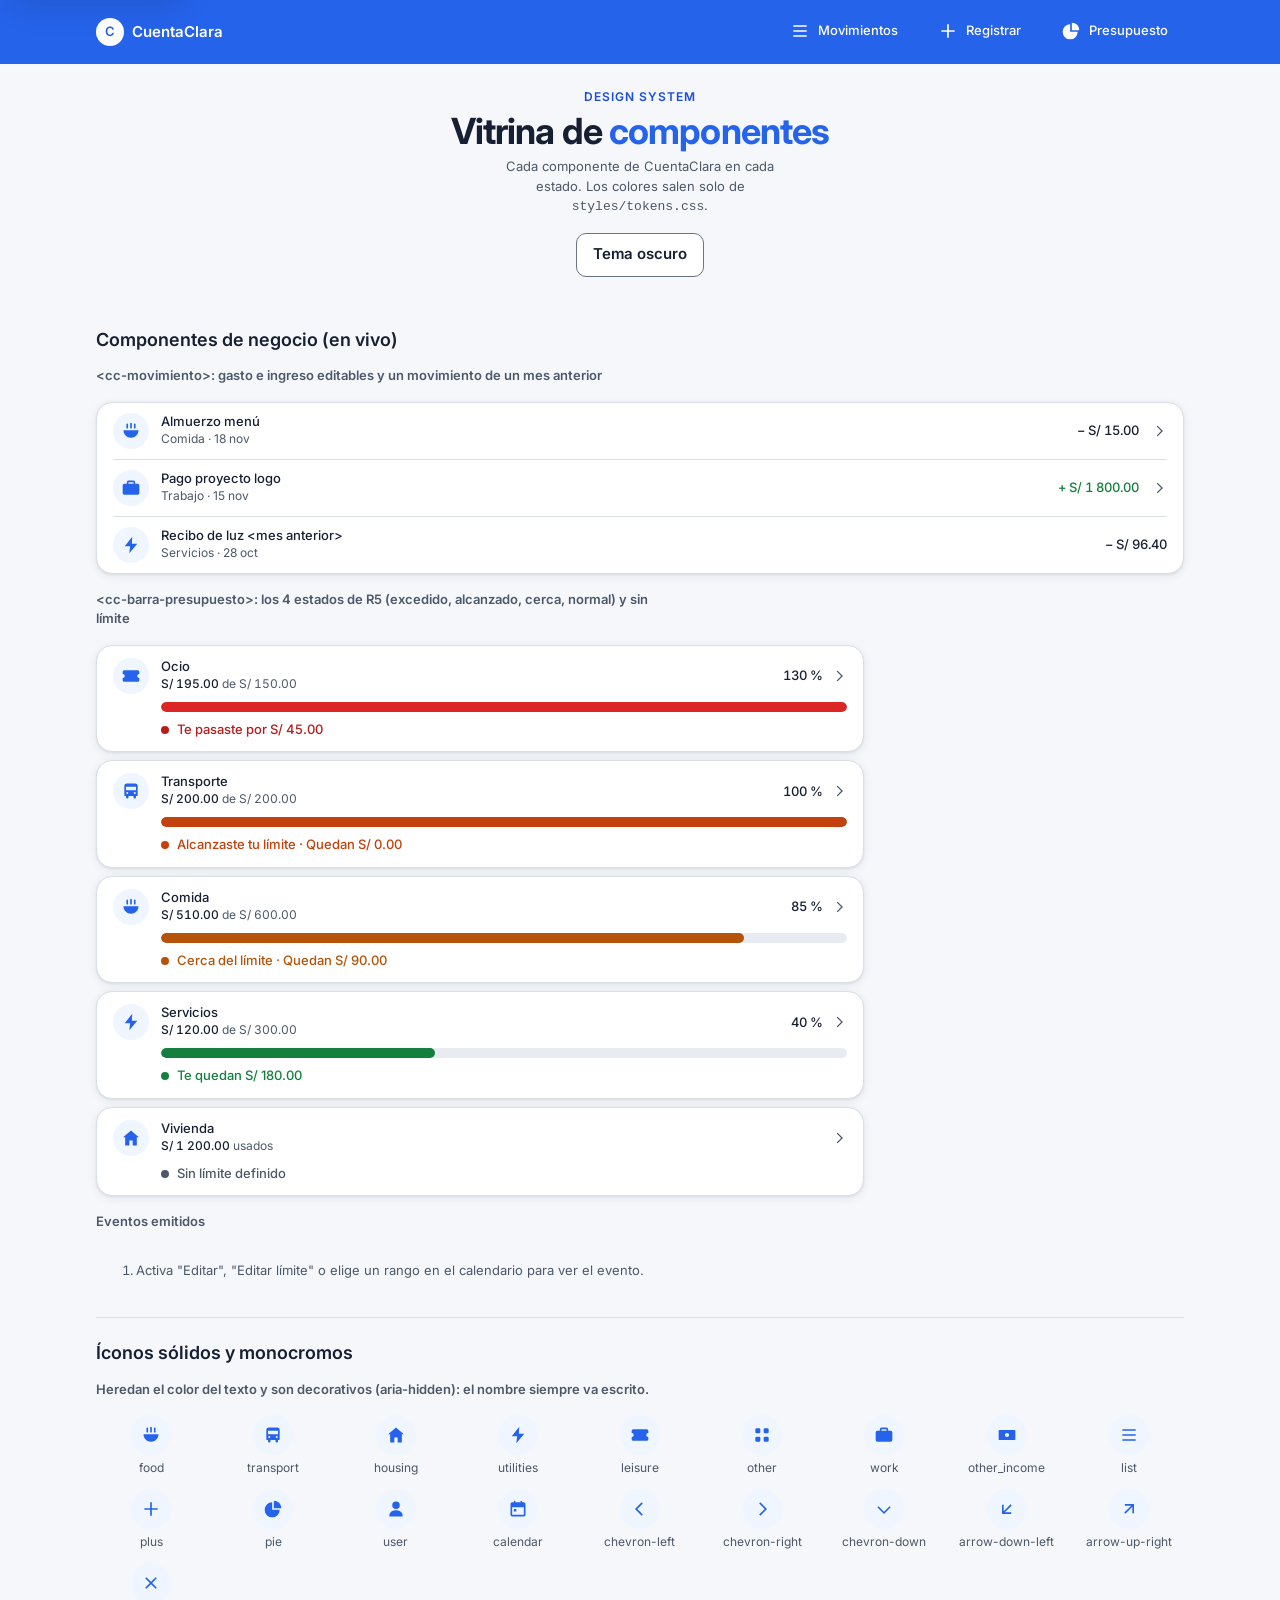
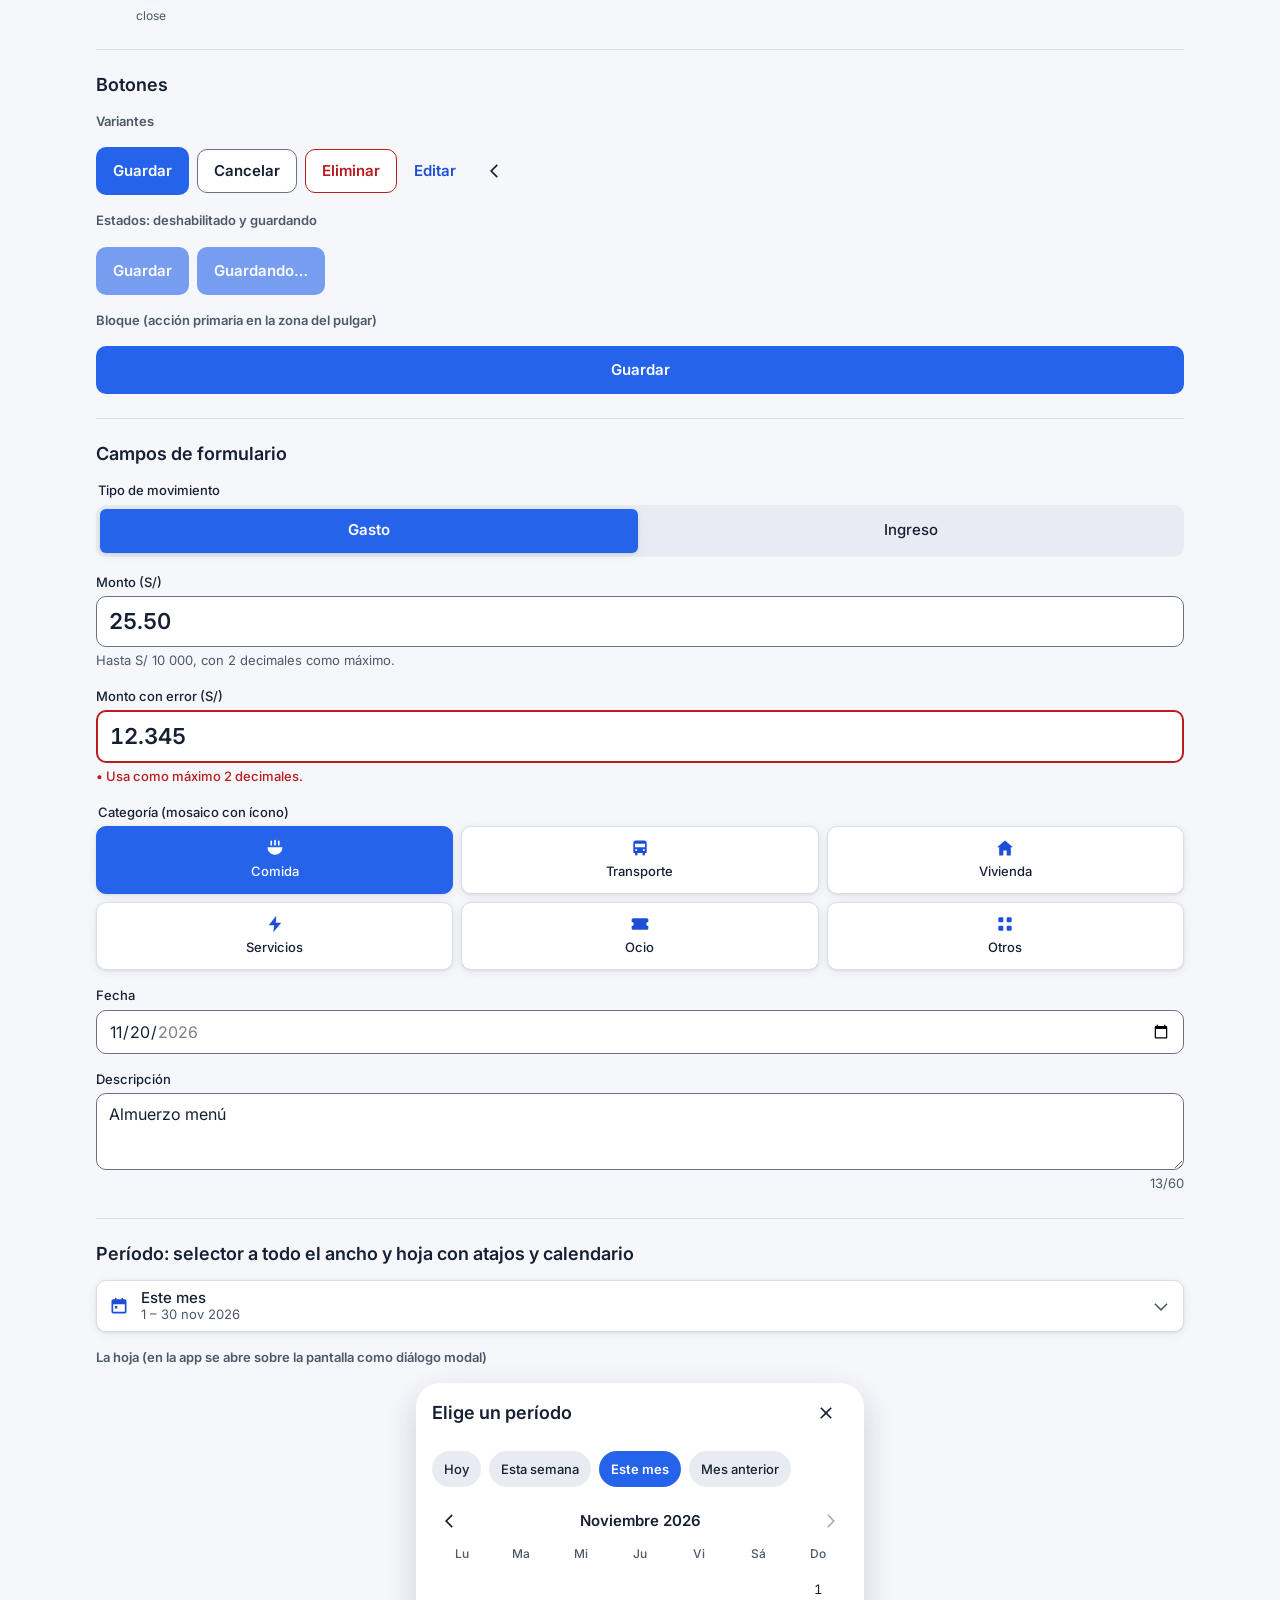
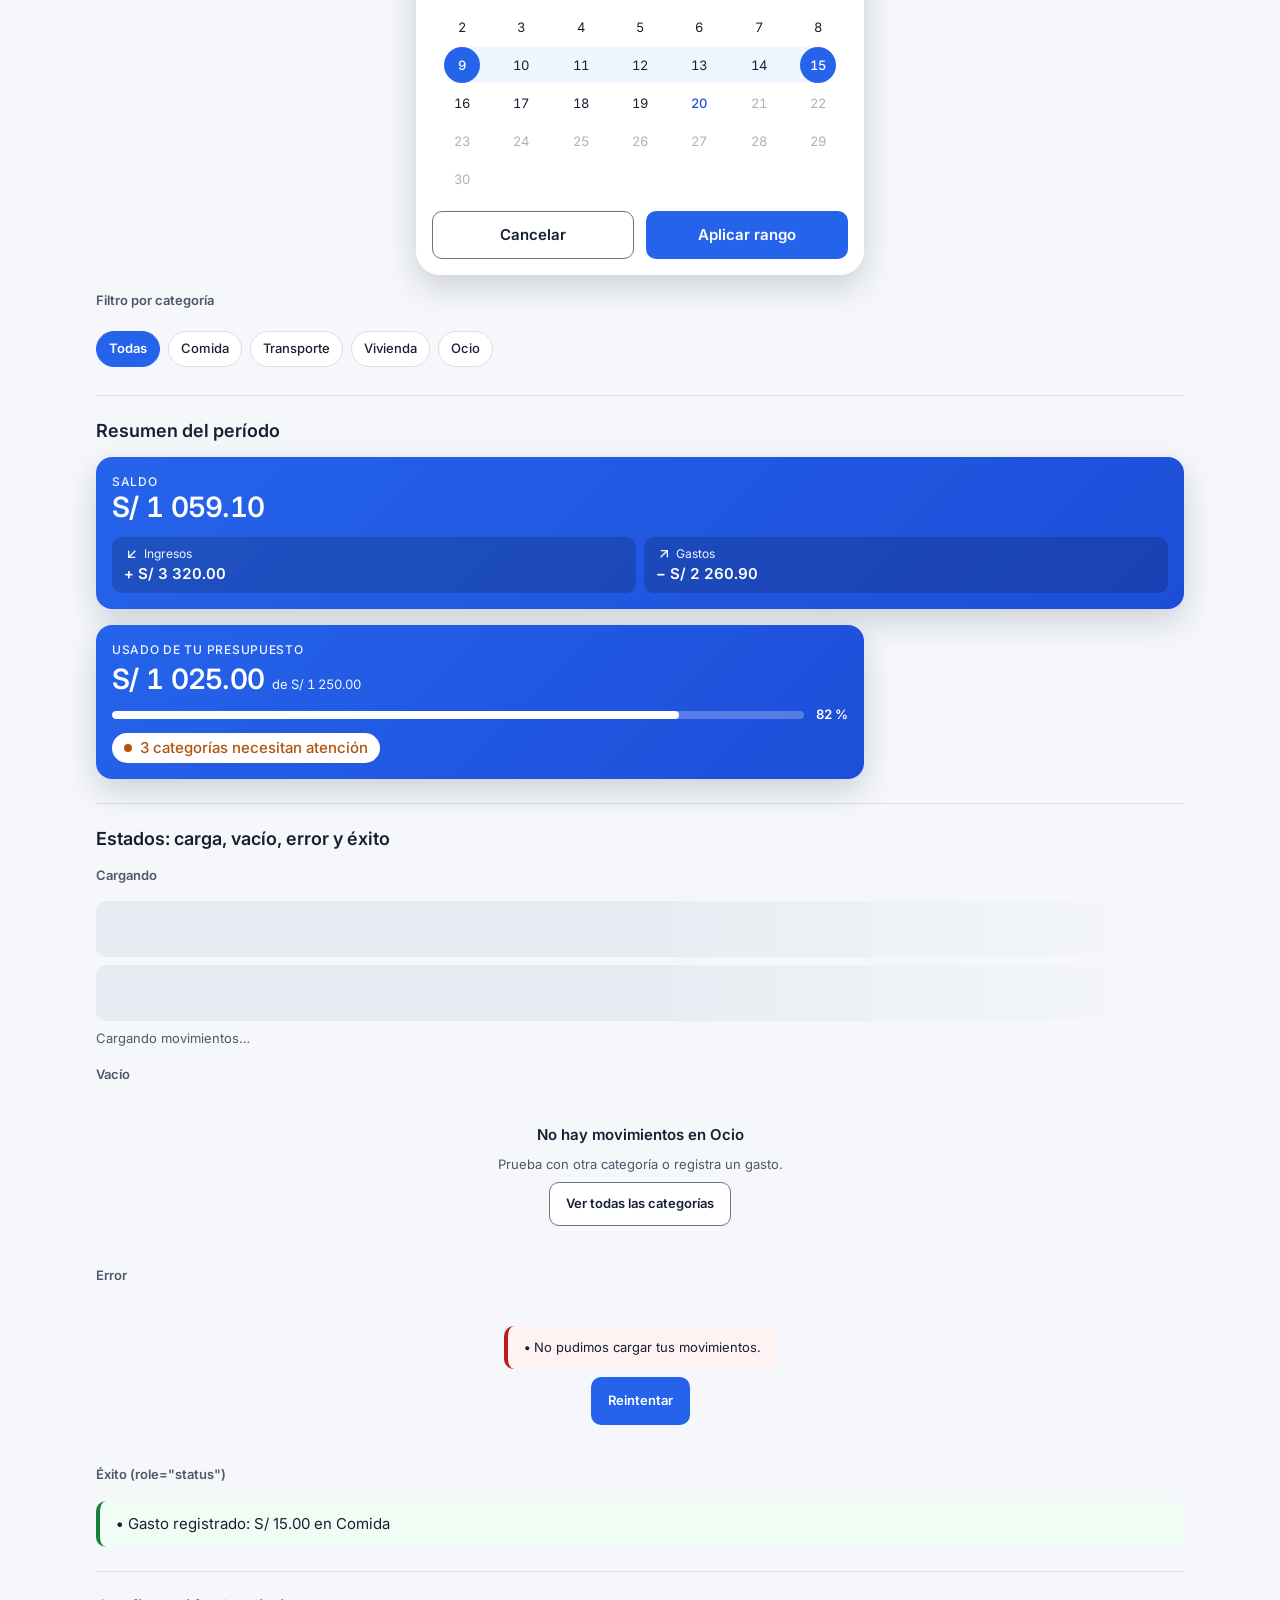
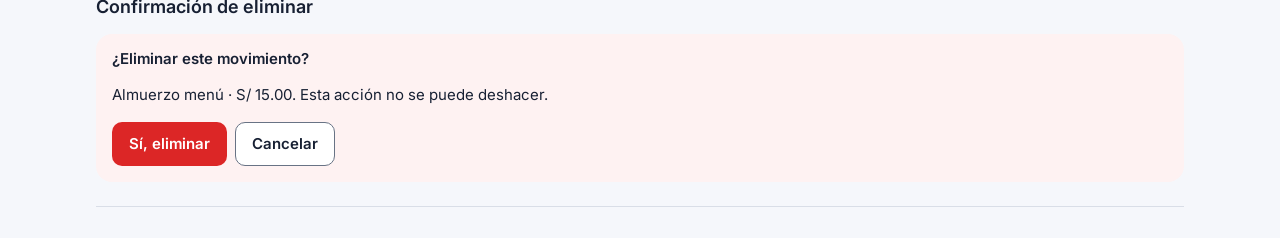
==== commit aa2e7325: "style(ds): encabezado fijo, título centrado, resumen destacado y selección sin puntitos - La barra d" ====
--- a/componentes.html
+++ b/componentes.html
@@ -44,202 +44,221 @@
 <body>
   <a class="skip-link" href="#contenido">Saltar al contenido</a>
 
-  <header class="page-header">
-    <div class="brand-bar"><div class="container"><a class="brand" href="movimientos.html"><span class="brand__mark" aria-hidden="true">C</span>CuentaClara</a></div></div>
-    <div class="container page-header__body">
-      <p class="page-header__eyebrow">Design system</p>
-      <h1 class="page-header__title">Vitrina de componentes</h1>
-      <p class="page-header__lead">Cada componente de CuentaClara en cada estado. Los colores salen solo de <code>styles/tokens.css</code>.</p>
-      <div class="cluster" style="margin-top: var(--space-3)">
-        <button class="btn btn--secondary" type="button" id="tema" aria-pressed="false">Tema oscuro</button>
+  <!-- Barra de marca: queda fija arriba en toda la página; al hacer scroll muestra el título de la vista -->
+  <header class="brand-bar">
+    <div class="container brand-bar__inner">
+      <a class="brand" href="movimientos.html"><span class="brand__mark" aria-hidden="true">C</span>CuentaClara</a>
+      <p class="brand-bar__title" aria-hidden="true"></p>
+    </div>
+  </header>
+
+  <main id="contenido">
+    <!-- Encabezado de la vista: título grande en una franja blanca; al hacer scroll pasa en pequeño a la barra de marca -->
+    <div class="page-header">
+      <div class="container page-header__body">
+        <p class="page-header__eyebrow">Design system</p>
+        <h1 class="page-header__title">Vitrina de <span class="page-header__accent">componentes</span></h1>
+        <p class="page-header__lead">Cada componente de CuentaClara en cada estado. Los colores salen solo de <code>styles/tokens.css</code>.</p>
+        <div class="cluster" style="justify-content: center; margin-top: var(--space-3)">
+          <button class="btn btn--secondary" type="button" id="tema" aria-pressed="false">Tema oscuro</button>
+        </div>
       </div>
     </div>
-  </header>
-
-  <main id="contenido" class="container">
-
-    <!-- ===== Componentes de negocio en vivo (incluye los 4 estados de R5) ===== -->
-    <section class="showcase-section stack" aria-labelledby="t-negocio">
-      <h2 id="t-negocio">Componentes de negocio (en vivo)</h2>
-      <p class="showcase-label">&lt;cc-movimiento&gt;: gasto e ingreso editables y un movimiento de un mes anterior</p>
-      <ul class="list" id="demo-movimientos"></ul>
-      <p class="showcase-label">&lt;cc-barra-presupuesto&gt;: los 4 estados de R5 (excedido, alcanzado, cerca, normal) y sin límite</p>
-      <div class="card-grid" id="demo-presupuesto"></div>
-      <p class="showcase-label">Eventos emitidos</p>
-      <ol class="field__hint" id="demo-eventos" role="log" aria-live="polite"><li>Activa "Editar", "Editar límite" o elige un rango en el calendario para ver el evento.</li></ol>
-    </section>
-
-    <!-- ===== Íconos ===== -->
-    <section class="showcase-section stack" aria-labelledby="t-iconos">
-      <h2 id="t-iconos">Íconos sólidos y monocromos</h2>
-      <p class="showcase-label">Heredan el color del texto y son decorativos (aria-hidden): el nombre siempre va escrito.</p>
-      <ul class="showcase-icons" id="demo-iconos"></ul>
-    </section>
-
-    <!-- ===== Botones ===== -->
-    <section class="showcase-section stack" aria-labelledby="t-botones">
-      <h2 id="t-botones">Botones</h2>
-      <p class="showcase-label">Variantes</p>
-      <div class="cluster">
-        <button class="btn btn--primary" type="button">Guardar</button>
-        <button class="btn btn--secondary" type="button">Cancelar</button>
-        <button class="btn btn--danger" type="button">Eliminar</button>
-        <button class="btn btn--link" type="button">Editar</button>
-        <button class="icon-btn" type="button"><!--icon:chevron-left--><svg class="icon" viewBox="0 0 24 24" aria-hidden="true" focusable="false"><path fill-rule="evenodd" d="M15.4 5.4 14 4l-8 8 8 8 1.4-1.4L8.8 12z"/></svg><span class="visually-hidden">Anterior</span></button>
-      </div>
-      <p class="showcase-label">Estados: deshabilitado y guardando</p>
-      <div class="cluster">
-        <button class="btn btn--primary" type="button" disabled>Guardar</button>
-        <button class="btn btn--primary" type="button" aria-disabled="true" aria-busy="true">Guardando…</button>
-      </div>
-      <p class="showcase-label">Bloque (acción primaria en la zona del pulgar)</p>
-      <button class="btn btn--primary btn--block" type="button">Guardar</button>
-    </section>
-
-    <!-- ===== Campos ===== -->
-    <section class="showcase-section stack" aria-labelledby="t-campos">
-      <h2 id="t-campos">Campos de formulario</h2>
-
-      <fieldset class="fieldset">
-        <legend class="fieldset__legend">Tipo de movimiento</legend>
-        <div class="segmented">
-          <input class="segmented__input" type="radio" name="v-tipo" id="v-gasto" value="expense" checked>
-          <label class="segmented__label" for="v-gasto">Gasto</label>
-          <input class="segmented__input" type="radio" name="v-tipo" id="v-ingreso" value="income">
-          <label class="segmented__label" for="v-ingreso">Ingreso</label>
-        </div>
-      </fieldset>
-
-      <div class="field">
-        <label class="field__label" for="v-monto">Monto (S/)</label>
-        <input class="field__control field__control--amount" id="v-monto" type="text" inputmode="decimal" aria-describedby="v-monto-hint" value="25.50">
-        <p class="field__hint" id="v-monto-hint">Hasta S/ 10 000, con 2 decimales como máximo.</p>
-      </div>
-
-      <div class="field">
-        <label class="field__label" for="v-monto-error">Monto con error (S/)</label>
-        <input class="field__control field__control--amount" id="v-monto-error" type="text" inputmode="decimal" aria-invalid="true" aria-describedby="v-monto-error-msg" value="12.345">
-        <p class="field__error" id="v-monto-error-msg">Usa como máximo 2 decimales.</p>
-      </div>
-
-      <fieldset class="fieldset">
-        <legend class="fieldset__legend">Categoría (mosaico con ícono)</legend>
-        <div class="tile-group">
-          <input class="tile__input" type="radio" name="v-cat" id="v-cat-food" checked><label class="tile" for="v-cat-food"><!--icon:food--><svg class="icon" viewBox="0 0 24 24" aria-hidden="true" focusable="false"><path fill-rule="evenodd" d="M3 11h18c0 4.97-4.03 9-9 9s-9-4.03-9-9zM6.5 4a1 1 0 0 1 2 0v4a1 1 0 0 1-2 0zM11 3a1 1 0 0 1 2 0v5a1 1 0 0 1-2 0zM15.5 4a1 1 0 0 1 2 0v4a1 1 0 0 1-2 0z"/></svg><span>Comida</span></label>
-          <input class="tile__input" type="radio" name="v-cat" id="v-cat-transport"><label class="tile" for="v-cat-transport"><!--icon:transport--><svg class="icon" viewBox="0 0 24 24" aria-hidden="true" focusable="false"><path fill-rule="evenodd" d="M7 3h10a3 3 0 0 1 3 3v11a1 1 0 0 1-1 1h-1v1.5a1.5 1.5 0 0 1-3 0V18H9v1.5a1.5 1.5 0 0 1-3 0V18H5a1 1 0 0 1-1-1V6a3 3 0 0 1 3-3zM6 7v4h12V7zM7.5 13.3a1.2 1.2 0 1 0 0 2.4 1.2 1.2 0 0 0 0-2.4zM16.5 13.3a1.2 1.2 0 1 0 0 2.4 1.2 1.2 0 0 0 0-2.4z"/></svg><span>Transporte</span></label>
-          <input class="tile__input" type="radio" name="v-cat" id="v-cat-housing"><label class="tile" for="v-cat-housing"><!--icon:housing--><svg class="icon" viewBox="0 0 24 24" aria-hidden="true" focusable="false"><path fill-rule="evenodd" d="M12 3 2.5 11H5v9a1 1 0 0 0 1 1h4v-6h4v6h4a1 1 0 0 0 1-1v-9h2.5z"/></svg><span>Vivienda</span></label>
-          <input class="tile__input" type="radio" name="v-cat" id="v-cat-utilities"><label class="tile" for="v-cat-utilities"><!--icon:utilities--><svg class="icon" viewBox="0 0 24 24" aria-hidden="true" focusable="false"><path fill-rule="evenodd" d="M13.5 2 4.5 13.5H11L10 22l9.5-11.5H13z"/></svg><span>Servicios</span></label>
-          <input class="tile__input" type="radio" name="v-cat" id="v-cat-leisure"><label class="tile" for="v-cat-leisure"><!--icon:leisure--><svg class="icon" viewBox="0 0 24 24" aria-hidden="true" focusable="false"><path fill-rule="evenodd" d="M4 5h16a2 2 0 0 1 2 2v2.5a2.5 2.5 0 0 0 0 5V17a2 2 0 0 1-2 2H4a2 2 0 0 1-2-2v-2.5a2.5 2.5 0 0 0 0-5V7a2 2 0 0 1 2-2z"/></svg><span>Ocio</span></label>
-          <input class="tile__input" type="radio" name="v-cat" id="v-cat-other"><label class="tile" for="v-cat-other"><!--icon:other--><svg class="icon" viewBox="0 0 24 24" aria-hidden="true" focusable="false"><path fill-rule="evenodd" d="M5.5 4h3A1.5 1.5 0 0 1 10 5.5v3A1.5 1.5 0 0 1 8.5 10h-3A1.5 1.5 0 0 1 4 8.5v-3A1.5 1.5 0 0 1 5.5 4zM15.5 4h3A1.5 1.5 0 0 1 20 5.5v3a1.5 1.5 0 0 1-1.5 1.5h-3A1.5 1.5 0 0 1 14 8.5v-3A1.5 1.5 0 0 1 15.5 4zM5.5 14h3a1.5 1.5 0 0 1 1.5 1.5v3A1.5 1.5 0 0 1 8.5 20h-3A1.5 1.5 0 0 1 4 18.5v-3A1.5 1.5 0 0 1 5.5 14zM15.5 14h3a1.5 1.5 0 0 1 1.5 1.5v3a1.5 1.5 0 0 1-1.5 1.5h-3a1.5 1.5 0 0 1-1.5-1.5v-3a1.5 1.5 0 0 1 1.5-1.5z"/></svg><span>Otros</span></label>
-        </div>
-      </fieldset>
-
-      <div class="field">
-        <label class="field__label" for="v-fecha">Fecha</label>
-        <input class="field__control" id="v-fecha" type="date" value="2026-11-20" min="2026-09-21" max="2026-11-20">
-      </div>
-
-      <div class="field">
-        <label class="field__label" for="v-descripcion">Descripción</label>
-        <textarea class="field__control" id="v-descripcion" maxlength="60" aria-describedby="v-descripcion-contador">Almuerzo menú</textarea>
-        <p class="field__counter" id="v-descripcion-contador">13/60</p>
-      </div>
-    </section>
-
-    <!-- ===== Período ===== -->
-    <section class="showcase-section stack" aria-labelledby="t-periodo">
-      <h2 id="t-periodo">Período: selector a todo el ancho y hoja con atajos y calendario</h2>
-
-      <button class="period-trigger" type="button">
-          <!--icon:calendar--><svg class="icon" viewBox="0 0 24 24" aria-hidden="true" focusable="false"><path fill-rule="evenodd" d="M8 2a1 1 0 0 1 1 1v1h6V3a1 1 0 1 1 2 0v1h2a2 2 0 0 1 2 2v13a2 2 0 0 1-2 2H5a2 2 0 0 1-2-2V6a2 2 0 0 1 2-2h2V3a1 1 0 0 1 1-1zM5 10v9h14v-9zM7 12h3v3H7z"/></svg>
-          <span class="period-trigger__text">
-            <span class="period-trigger__value">Este mes</span>
-            <span class="period-trigger__range">1 – 30 nov 2026</span>
-          </span>
-          <!--icon:chevron-down--><svg class="icon" viewBox="0 0 24 24" aria-hidden="true" focusable="false"><path fill-rule="evenodd" d="M5.4 8.6 4 10l8 8 8-8-1.4-1.4-6.6 6.6z"/></svg>
-      </button>
-
-      <p class="showcase-label">La hoja (en la app se abre sobre la pantalla como diálogo modal)</p>
-      <div class="sheet sheet--inline">
-        <div class="sheet__inner">
-          <div class="sheet__header">
-            <h3 class="sheet__title">Elige un período</h3>
-            <button class="icon-btn" type="button"><!--icon:close--><svg class="icon" viewBox="0 0 24 24" aria-hidden="true" focusable="false"><path fill-rule="evenodd" d="M6.4 5 5 6.4 10.6 12 5 17.6 6.4 19l5.6-5.6 5.6 5.6 1.4-1.4-5.6-5.6L19 6.4 17.6 5 12 10.6z"/></svg><span class="visually-hidden">Cerrar</span></button>
-          </div>
-          <div class="option-group" role="group" aria-label="Atajos de período">
-            <button class="option" type="button" aria-pressed="false">Hoy</button>
-            <button class="option" type="button" aria-pressed="false">Esta semana</button>
-            <button class="option" type="button" aria-pressed="true">Este mes</button>
-            <button class="option" type="button" aria-pressed="false">Mes anterior</button>
-          </div>
-          <cc-calendario-rango id="demo-calendario"></cc-calendario-rango>
-          <div class="sheet__footer">
+
+    <div class="container page-body">
+
+      <!-- ===== Componentes de negocio en vivo (incluye los 4 estados de R5) ===== -->
+      <section class="showcase-section stack" aria-labelledby="t-negocio">
+        <h2 id="t-negocio">Componentes de negocio (en vivo)</h2>
+        <p class="showcase-label">&lt;cc-movimiento&gt;: gasto e ingreso editables y un movimiento de un mes anterior</p>
+        <ul class="list" id="demo-movimientos"></ul>
+        <p class="showcase-label">&lt;cc-barra-presupuesto&gt;: los 4 estados de R5 (excedido, alcanzado, cerca, normal) y sin límite</p>
+        <div class="budget-list" id="demo-presupuesto"></div>
+        <p class="showcase-label">Eventos emitidos</p>
+        <ol class="field__hint" id="demo-eventos" role="log" aria-live="polite"><li>Activa "Editar", "Editar límite" o elige un rango en el calendario para ver el evento.</li></ol>
+      </section>
+
+      <!-- ===== Íconos ===== -->
+      <section class="showcase-section stack" aria-labelledby="t-iconos">
+        <h2 id="t-iconos">Íconos sólidos y monocromos</h2>
+        <p class="showcase-label">Heredan el color del texto y son decorativos (aria-hidden): el nombre siempre va escrito.</p>
+        <ul class="showcase-icons" id="demo-iconos"></ul>
+      </section>
+
+      <!-- ===== Botones ===== -->
+      <section class="showcase-section stack" aria-labelledby="t-botones">
+        <h2 id="t-botones">Botones</h2>
+        <p class="showcase-label">Variantes</p>
+        <div class="cluster">
+          <button class="btn btn--primary" type="button">Guardar</button>
+          <button class="btn btn--secondary" type="button">Cancelar</button>
+          <button class="btn btn--danger" type="button">Eliminar</button>
+          <button class="btn btn--link" type="button">Editar</button>
+          <button class="icon-btn" type="button"><!--icon:chevron-left--><svg class="icon" viewBox="0 0 24 24" aria-hidden="true" focusable="false"><path fill-rule="evenodd" d="M15.4 5.4 14 4l-8 8 8 8 1.4-1.4L8.8 12z"/></svg><span class="visually-hidden">Anterior</span></button>
+        </div>
+        <p class="showcase-label">Estados: deshabilitado y guardando</p>
+        <div class="cluster">
+          <button class="btn btn--primary" type="button" disabled>Guardar</button>
+          <button class="btn btn--primary" type="button" aria-disabled="true" aria-busy="true">Guardando…</button>
+        </div>
+        <p class="showcase-label">Bloque (acción primaria en la zona del pulgar)</p>
+        <button class="btn btn--primary btn--block" type="button">Guardar</button>
+      </section>
+
+      <!-- ===== Campos ===== -->
+      <section class="showcase-section stack" aria-labelledby="t-campos">
+        <h2 id="t-campos">Campos de formulario</h2>
+
+        <fieldset class="fieldset">
+          <legend class="fieldset__legend">Tipo de movimiento</legend>
+          <div class="segmented">
+            <input class="segmented__input" type="radio" name="v-tipo" id="v-gasto" value="expense" checked>
+            <label class="segmented__label" for="v-gasto">Gasto</label>
+            <input class="segmented__input" type="radio" name="v-tipo" id="v-ingreso" value="income">
+            <label class="segmented__label" for="v-ingreso">Ingreso</label>
+          </div>
+        </fieldset>
+
+        <div class="field">
+          <label class="field__label" for="v-monto">Monto (S/)</label>
+          <input class="field__control field__control--amount" id="v-monto" type="text" inputmode="decimal" aria-describedby="v-monto-hint" value="25.50">
+          <p class="field__hint" id="v-monto-hint">Hasta S/ 10 000, con 2 decimales como máximo.</p>
+        </div>
+
+        <div class="field">
+          <label class="field__label" for="v-monto-error">Monto con error (S/)</label>
+          <input class="field__control field__control--amount" id="v-monto-error" type="text" inputmode="decimal" aria-invalid="true" aria-describedby="v-monto-error-msg" value="12.345">
+          <p class="field__error" id="v-monto-error-msg">Usa como máximo 2 decimales.</p>
+        </div>
+
+        <fieldset class="fieldset">
+          <legend class="fieldset__legend">Categoría (mosaico con ícono)</legend>
+          <div class="tile-group">
+            <input class="tile__input" type="radio" name="v-cat" id="v-cat-food" checked><label class="tile" for="v-cat-food"><!--icon:food--><svg class="icon" viewBox="0 0 24 24" aria-hidden="true" focusable="false"><path fill-rule="evenodd" d="M3 11h18c0 4.97-4.03 9-9 9s-9-4.03-9-9zM6.5 4a1 1 0 0 1 2 0v4a1 1 0 0 1-2 0zM11 3a1 1 0 0 1 2 0v5a1 1 0 0 1-2 0zM15.5 4a1 1 0 0 1 2 0v4a1 1 0 0 1-2 0z"/></svg><span>Comida</span></label>
+            <input class="tile__input" type="radio" name="v-cat" id="v-cat-transport"><label class="tile" for="v-cat-transport"><!--icon:transport--><svg class="icon" viewBox="0 0 24 24" aria-hidden="true" focusable="false"><path fill-rule="evenodd" d="M7 3h10a3 3 0 0 1 3 3v11a1 1 0 0 1-1 1h-1v1.5a1.5 1.5 0 0 1-3 0V18H9v1.5a1.5 1.5 0 0 1-3 0V18H5a1 1 0 0 1-1-1V6a3 3 0 0 1 3-3zM6 7v4h12V7zM7.5 13.3a1.2 1.2 0 1 0 0 2.4 1.2 1.2 0 0 0 0-2.4zM16.5 13.3a1.2 1.2 0 1 0 0 2.4 1.2 1.2 0 0 0 0-2.4z"/></svg><span>Transporte</span></label>
+            <input class="tile__input" type="radio" name="v-cat" id="v-cat-housing"><label class="tile" for="v-cat-housing"><!--icon:housing--><svg class="icon" viewBox="0 0 24 24" aria-hidden="true" focusable="false"><path fill-rule="evenodd" d="M12 3 2.5 11H5v9a1 1 0 0 0 1 1h4v-6h4v6h4a1 1 0 0 0 1-1v-9h2.5z"/></svg><span>Vivienda</span></label>
+            <input class="tile__input" type="radio" name="v-cat" id="v-cat-utilities"><label class="tile" for="v-cat-utilities"><!--icon:utilities--><svg class="icon" viewBox="0 0 24 24" aria-hidden="true" focusable="false"><path fill-rule="evenodd" d="M13.5 2 4.5 13.5H11L10 22l9.5-11.5H13z"/></svg><span>Servicios</span></label>
+            <input class="tile__input" type="radio" name="v-cat" id="v-cat-leisure"><label class="tile" for="v-cat-leisure"><!--icon:leisure--><svg class="icon" viewBox="0 0 24 24" aria-hidden="true" focusable="false"><path fill-rule="evenodd" d="M4 5h16a2 2 0 0 1 2 2v2.5a2.5 2.5 0 0 0 0 5V17a2 2 0 0 1-2 2H4a2 2 0 0 1-2-2v-2.5a2.5 2.5 0 0 0 0-5V7a2 2 0 0 1 2-2z"/></svg><span>Ocio</span></label>
+            <input class="tile__input" type="radio" name="v-cat" id="v-cat-other"><label class="tile" for="v-cat-other"><!--icon:other--><svg class="icon" viewBox="0 0 24 24" aria-hidden="true" focusable="false"><path fill-rule="evenodd" d="M5.5 4h3A1.5 1.5 0 0 1 10 5.5v3A1.5 1.5 0 0 1 8.5 10h-3A1.5 1.5 0 0 1 4 8.5v-3A1.5 1.5 0 0 1 5.5 4zM15.5 4h3A1.5 1.5 0 0 1 20 5.5v3a1.5 1.5 0 0 1-1.5 1.5h-3A1.5 1.5 0 0 1 14 8.5v-3A1.5 1.5 0 0 1 15.5 4zM5.5 14h3a1.5 1.5 0 0 1 1.5 1.5v3A1.5 1.5 0 0 1 8.5 20h-3A1.5 1.5 0 0 1 4 18.5v-3A1.5 1.5 0 0 1 5.5 14zM15.5 14h3a1.5 1.5 0 0 1 1.5 1.5v3a1.5 1.5 0 0 1-1.5 1.5h-3a1.5 1.5 0 0 1-1.5-1.5v-3a1.5 1.5 0 0 1 1.5-1.5z"/></svg><span>Otros</span></label>
+          </div>
+        </fieldset>
+
+        <div class="field">
+          <label class="field__label" for="v-fecha">Fecha</label>
+          <input class="field__control" id="v-fecha" type="date" value="2026-11-20" min="2026-09-21" max="2026-11-20">
+        </div>
+
+        <div class="field">
+          <label class="field__label" for="v-descripcion">Descripción</label>
+          <textarea class="field__control" id="v-descripcion" maxlength="60" aria-describedby="v-descripcion-contador">Almuerzo menú</textarea>
+          <p class="field__counter" id="v-descripcion-contador">13/60</p>
+        </div>
+      </section>
+
+      <!-- ===== Período ===== -->
+      <section class="showcase-section stack" aria-labelledby="t-periodo">
+        <h2 id="t-periodo">Período: selector a todo el ancho y hoja con atajos y calendario</h2>
+
+        <button class="period-trigger" type="button">
+            <!--icon:calendar--><svg class="icon" viewBox="0 0 24 24" aria-hidden="true" focusable="false"><path fill-rule="evenodd" d="M8 2a1 1 0 0 1 1 1v1h6V3a1 1 0 1 1 2 0v1h2a2 2 0 0 1 2 2v13a2 2 0 0 1-2 2H5a2 2 0 0 1-2-2V6a2 2 0 0 1 2-2h2V3a1 1 0 0 1 1-1zM5 10v9h14v-9zM7 12h3v3H7z"/></svg>
+            <span class="period-trigger__text">
+              <span class="period-trigger__value">Este mes</span>
+              <span class="period-trigger__range">1 – 30 nov 2026</span>
+            </span>
+            <!--icon:chevron-down--><svg class="icon" viewBox="0 0 24 24" aria-hidden="true" focusable="false"><path fill-rule="evenodd" d="M5.4 8.6 4 10l8 8 8-8-1.4-1.4-6.6 6.6z"/></svg>
+        </button>
+
+        <p class="showcase-label">La hoja (en la app se abre sobre la pantalla como diálogo modal)</p>
+        <div class="sheet sheet--inline">
+          <div class="sheet__inner">
+            <div class="sheet__header">
+              <h3 class="sheet__title">Elige un período</h3>
+              <button class="icon-btn" type="button"><!--icon:close--><svg class="icon" viewBox="0 0 24 24" aria-hidden="true" focusable="false"><path fill-rule="evenodd" d="M6.4 5 5 6.4 10.6 12 5 17.6 6.4 19l5.6-5.6 5.6 5.6 1.4-1.4-5.6-5.6L19 6.4 17.6 5 12 10.6z"/></svg><span class="visually-hidden">Cerrar</span></button>
+            </div>
+            <div class="option-group" role="group" aria-label="Atajos de período">
+              <button class="option" type="button" aria-pressed="false">Hoy</button>
+              <button class="option" type="button" aria-pressed="false">Esta semana</button>
+              <button class="option" type="button" aria-pressed="true">Este mes</button>
+              <button class="option" type="button" aria-pressed="false">Mes anterior</button>
+            </div>
+            <cc-calendario-rango id="demo-calendario"></cc-calendario-rango>
+            <div class="sheet__footer">
+              <button class="btn btn--secondary" type="button">Cancelar</button>
+              <button class="btn btn--primary" type="button">Aplicar rango</button>
+            </div>
+          </div>
+        </div>
+
+        <p class="showcase-label">Filtro por categoría</p>
+        <div class="chip-group" role="group" aria-label="Filtrar por categoría (ejemplo)">
+          <button class="chip" type="button" aria-pressed="true">Todas</button>
+          <button class="chip" type="button" aria-pressed="false">Comida</button>
+          <button class="chip" type="button" aria-pressed="false">Transporte</button>
+          <button class="chip" type="button" aria-pressed="false">Vivienda</button>
+          <button class="chip" type="button" aria-pressed="false">Ocio</button>
+        </div>
+      </section>
+
+      <!-- ===== Resumen ===== -->
+      <section class="showcase-section stack" aria-labelledby="t-resumen">
+        <h2 id="t-resumen">Resumen del período</h2>
+        <dl class="hero-summary">
+          <div class="hero-summary__main"><dt class="hero-summary__label">Saldo</dt><dd class="hero-summary__value">S/ 1 059.10</dd></div>
+          <div class="hero-summary__stat"><dt class="hero-summary__stat-label"><!--icon:arrow-down-left--><svg class="icon" viewBox="0 0 24 24" aria-hidden="true" focusable="false"><path fill-rule="evenodd" d="M17 18H6V7h2v7.6l8.3-8.3 1.4 1.4L9.4 16H17z"/></svg>Ingresos</dt><dd class="hero-summary__stat-value">+ S/ 3 320.00</dd></div>
+          <div class="hero-summary__stat"><dt class="hero-summary__stat-label"><!--icon:arrow-up-right--><svg class="icon" viewBox="0 0 24 24" aria-hidden="true" focusable="false"><path fill-rule="evenodd" d="M7 6h11v11h-2V9.4l-8.3 8.3-1.4-1.4L14.6 8H7z"/></svg>Gastos</dt><dd class="hero-summary__stat-value">− S/ 2 260.90</dd></div>
+        </dl>
+        <section class="hero-summary hero-summary--single" aria-label="Resumen del mes (ejemplo)">
+          <p class="hero-summary__label">Usado de tu presupuesto</p>
+          <p class="hero-summary__value">S/ 1 025.00 <span class="hero-summary__of">de S/ 1 250.00</span></p>
+          <div class="hero-summary__progress">
+            <div class="hero-summary__bar" aria-hidden="true"><span class="hero-summary__fill" style="--hero-value: 82%"></span></div>
+            <span class="hero-summary__percent">82 %</span>
+          </div>
+          <p class="hero-summary__badge">3 categorías necesitan atención</p>
+        </section>
+      </section>
+
+      <!-- ===== Estados de vista ===== -->
+      <section class="showcase-section stack" aria-labelledby="t-estados">
+        <h2 id="t-estados">Estados: carga, vacío, error y éxito</h2>
+
+        <p class="showcase-label">Cargando</p>
+        <div aria-busy="true">
+          <span class="skeleton" aria-hidden="true"></span>
+          <span class="skeleton" aria-hidden="true"></span>
+          <p class="field__hint">Cargando movimientos…</p>
+        </div>
+
+        <p class="showcase-label">Vacío</p>
+        <div class="state">
+          <p class="state__title">No hay movimientos en Ocio</p>
+          <p>Prueba con otra categoría o registra un gasto.</p>
+          <button class="btn btn--secondary" type="button">Ver todas las categorías</button>
+        </div>
+
+        <p class="showcase-label">Error</p>
+        <div class="state">
+          <p class="alert alert--error">No pudimos cargar tus movimientos.</p>
+          <button class="btn btn--primary" type="button">Reintentar</button>
+        </div>
+
+        <p class="showcase-label">Éxito (role="status")</p>
+        <div class="alert alert--success" role="status">Gasto registrado: S/ 15.00 en Comida</div>
+      </section>
+
+      <!-- ===== Confirmación en la página ===== -->
+      <section class="showcase-section stack" aria-labelledby="t-confirmar">
+        <h2 id="t-confirmar">Confirmación de eliminar</h2>
+        <div class="confirm stack" role="group" aria-labelledby="v-confirm-title">
+          <h3 class="confirm__title" id="v-confirm-title" tabindex="-1">¿Eliminar este movimiento?</h3>
+          <p>Almuerzo menú · S/ 15.00. Esta acción no se puede deshacer.</p>
+          <div class="cluster">
+            <button class="btn btn--danger-solid" type="button">Sí, eliminar</button>
             <button class="btn btn--secondary" type="button">Cancelar</button>
-            <button class="btn btn--primary" type="button">Aplicar rango</button>
-          </div>
-        </div>
-      </div>
-
-      <p class="showcase-label">Filtro por categoría</p>
-      <div class="chip-group" role="group" aria-label="Filtrar por categoría (ejemplo)">
-        <button class="chip" type="button" aria-pressed="true">Todas</button>
-        <button class="chip" type="button" aria-pressed="false">Comida</button>
-        <button class="chip" type="button" aria-pressed="false">Transporte</button>
-        <button class="chip" type="button" aria-pressed="false">Vivienda</button>
-        <button class="chip" type="button" aria-pressed="false">Ocio</button>
-      </div>
-    </section>
-
-    <!-- ===== Resumen ===== -->
-    <section class="showcase-section stack" aria-labelledby="t-resumen">
-      <h2 id="t-resumen">Resumen del período</h2>
-      <dl class="summary">
-        <div class="summary__item summary__item--total"><dt class="summary__label">Saldo</dt><dd class="summary__value">S/ 1 059.10</dd></div>
-        <div class="summary__item"><dt class="summary__label">Gastos</dt><dd class="summary__value amount amount--expense">− S/ 2 260.90</dd></div>
-        <div class="summary__item"><dt class="summary__label">Ingresos</dt><dd class="summary__value amount amount--income">+ S/ 3 320.00</dd></div>
-      </dl>
-    </section>
-
-    <!-- ===== Estados de vista ===== -->
-    <section class="showcase-section stack" aria-labelledby="t-estados">
-      <h2 id="t-estados">Estados: carga, vacío, error y éxito</h2>
-
-      <p class="showcase-label">Cargando</p>
-      <div aria-busy="true">
-        <span class="skeleton" aria-hidden="true"></span>
-        <span class="skeleton" aria-hidden="true"></span>
-        <p class="field__hint">Cargando movimientos…</p>
-      </div>
-
-      <p class="showcase-label">Vacío</p>
-      <div class="state">
-        <p class="state__title">No hay movimientos en Ocio</p>
-        <p>Prueba con otra categoría o registra un gasto.</p>
-        <button class="btn btn--secondary" type="button">Ver todas las categorías</button>
-      </div>
-
-      <p class="showcase-label">Error</p>
-      <div class="state">
-        <p class="alert alert--error">No pudimos cargar tus movimientos.</p>
-        <button class="btn btn--primary" type="button">Reintentar</button>
-      </div>
-
-      <p class="showcase-label">Éxito (role="status")</p>
-      <div class="alert alert--success" role="status">Gasto registrado: S/ 15.00 en Comida</div>
-    </section>
-
-    <!-- ===== Confirmación en la página ===== -->
-    <section class="showcase-section stack" aria-labelledby="t-confirmar">
-      <h2 id="t-confirmar">Confirmación de eliminar</h2>
-      <div class="confirm stack" role="group" aria-labelledby="v-confirm-title">
-        <h3 class="confirm__title" id="v-confirm-title" tabindex="-1">¿Eliminar este movimiento?</h3>
-        <p>Almuerzo menú · S/ 15.00. Esta acción no se puede deshacer.</p>
-        <div class="cluster">
-          <button class="btn btn--danger-solid" type="button">Sí, eliminar</button>
-          <button class="btn btn--secondary" type="button">Cancelar</button>
-        </div>
-      </div>
-    </section>
+          </div>
+        </div>
+      </section>
+    </div>
   </main>
 
   <nav class="bottom-nav" aria-label="Principal">
--- a/styles/tokens.css
+++ b/styles/tokens.css
@@ -28,6 +28,7 @@
 
   /* Azul: marca y acción */
   --blue-50: #eff6ff;
+  --blue-100: #dbeafe;
   --blue-300: #93c5fd;
   --blue-400: #60a5fa;
   --blue-600: #2563eb;
@@ -66,6 +67,8 @@
   --shadow-dark: rgb(0 0 0 / 0.45);
   --veil-light: rgb(11 18 32 / 0.45);
   --veil-dark: rgb(0 0 0 / 0.6);
+  --veil-ink-soft: rgb(11 18 32 / 0.2);
+  --veil-white-soft: rgb(255 255 255 / 0.25);
 
   /* Espacios: grilla de 8 pt con medio paso de 4 */
   --space-1: 0.25rem;  /* 4 px */
@@ -122,6 +125,13 @@
   --color-divider: var(--gray-200);                 /* decorativo */
 
   --color-brand: var(--blue-600);                   /* barra de marca */
+  --color-title-accent: var(--blue-600);            /* 5.2:1 sobre surface · 4.8:1 sobre bg */
+  --color-hero-bg: var(--blue-600);                 /* resumen destacado: texto blanco 5.2:1 */
+  --color-hero-bg-end: var(--blue-700);             /* fin del degradado: texto blanco 6.7:1 */
+  --color-on-hero: var(--gray-0);
+  --color-on-hero-muted: var(--blue-50);            /* 4.8:1 sobre hero-bg */
+  --color-hero-well: var(--veil-ink-soft);          /* pozo de ingresos y gastos: texto blanco 6.5:1 */
+  --color-hero-track: var(--veil-white-soft);       /* decorativo: riel de la barra del resumen */
   --color-on-brand: var(--gray-0);                  /* 5.2:1 sobre brand */
   --color-action-primary: var(--blue-600);          /* 5.2:1 con on-action */
   --color-action-primary-hover: var(--blue-700);
@@ -130,7 +140,9 @@
   --color-action-secondary-hover: var(--gray-100);
   --color-accent-text: var(--blue-700);             /* enlaces y menú activo: 6.7:1 */
   --color-selected-bg: var(--blue-50);
-  --color-selected-text: var(--blue-700);           /* 6.2:1 sobre selected-bg */
+  --color-selected-bg-hover: var(--blue-100);
+  --color-selected-text: var(--blue-700);           /* 6.2:1 sobre selected-bg · 5.5:1 sobre el hover */
+  --color-selected-border: var(--blue-300);         /* decorativo: el texto ya identifica el botón */
   --color-focus-ring: var(--blue-700);              /* 6.3:1 sobre bg */
   --color-backdrop: var(--veil-light);
 
@@ -169,6 +181,7 @@
   --shadow-card: 0 1px 2px var(--shadow-light), 0 2px 10px var(--shadow-light);
   --shadow-raised: 0 12px 32px var(--shadow-light-strong);
   --shadow-nav: 0 -2px 12px var(--shadow-light);
+  --shadow-header: 0 8px 12px -10px var(--shadow-light-strong);
 }
 
 /* ---------- 2 · SEMÁNTICOS · tema oscuro ---------- */
@@ -184,6 +197,13 @@
   --color-divider: var(--gray-800);
 
   --color-brand: var(--blue-900);
+  --color-title-accent: var(--blue-400);            /* 6.8:1 sobre surface */
+  --color-hero-bg: var(--blue-900);                 /* texto blanco 10.4:1 */
+  --color-hero-bg-end: var(--blue-950);
+  --color-on-hero: var(--gray-0);
+  --color-on-hero-muted: var(--blue-100);           /* 8.4:1 sobre hero-bg */
+  --color-hero-well: var(--veil-ink-soft);
+  --color-hero-track: var(--veil-white-soft);
   --color-on-brand: var(--gray-0);
   --color-action-primary: var(--blue-400);
   --color-action-primary-hover: var(--blue-300);
@@ -192,7 +212,9 @@
   --color-action-secondary-hover: var(--gray-800);
   --color-accent-text: var(--blue-300);
   --color-selected-bg: var(--blue-950);
+  --color-selected-bg-hover: var(--blue-900);
   --color-selected-text: var(--blue-300);
+  --color-selected-border: var(--blue-700);         /* decorativo: el texto ya identifica el botón */
   --color-focus-ring: var(--blue-300);
   --color-backdrop: var(--veil-dark);
 
@@ -229,6 +251,7 @@
   --shadow-card: 0 1px 3px var(--shadow-dark);
   --shadow-raised: 0 12px 32px var(--shadow-dark);
   --shadow-nav: 0 -2px 12px var(--shadow-dark);
+  --shadow-header: 0 8px 12px -10px var(--shadow-dark);
 }
 
 /* ---------- 3 · COMPONENTE ---------- */
@@ -257,7 +280,6 @@
   --cat-icon-size: 2.5rem;
   --brand-bar-height: 3rem;
   --bottom-nav-height: 4rem;
-  --action-bar-space: 4.5rem;                       /* alto de la barra de Guardar fija */
   --list-row-min-height: 3.5rem;
 
   --budget-bar-height: 0.625rem;
--- a/styles/components.css
+++ b/styles/components.css
@@ -15,6 +15,9 @@
 
 html {
   -webkit-text-size-adjust: 100%;
+  /* Lo enfocado nunca queda tapado por las barras fijas (WCAG 2.4.11). --sticky-offset lo mide la pantalla */
+  scroll-padding-top: var(--sticky-offset, var(--brand-bar-height));
+  scroll-padding-bottom: var(--bottom-nav-height);
 }
 
 body {
@@ -131,8 +134,12 @@
   justify-content: space-between;
 }
 
-/* ---------- Barra de marca y encabezado ---------- */
+/* ---------- Barra de marca y encabezado de la vista ---------- */
+/* Hija directa de <body>: así queda fija arriba en toda la página */
 .brand-bar {
+  position: sticky;
+  top: 0;
+  z-index: 6;
   display: flex;
   align-items: center;
   min-height: var(--brand-bar-height);
@@ -164,29 +171,126 @@
   outline-color: var(--color-on-brand);
 }
 
+.brand-bar__inner {
+  display: flex;
+  align-items: center;
+  gap: var(--space-3);
+}
+
+/* Al hacer scroll, el título grande sale de la pantalla y la barra lo muestra en pequeño */
+.brand-bar__title {
+  min-width: 0;
+  margin-left: auto;
+  overflow: hidden;
+  font-weight: var(--font-weight-semibold);
+  white-space: nowrap;
+  text-overflow: ellipsis;
+  color: var(--color-on-brand);
+  opacity: 0;
+  transform: translateY(0.25rem);
+  transition: opacity var(--duration-fast), transform var(--duration-fast);
+}
+
+.is-condensed .brand-bar__title {
+  opacity: 1;
+  transform: none;
+}
+
+/* Encabezado de la vista, sobre el mismo fondo de la página: la fecha de hoy arriba y el título centrado,
+   con la palabra clave en el azul de la marca */
 .page-header__body {
-  padding-block: var(--space-4) var(--space-1);
-}
-
+  display: flex;
+  flex-direction: column;
+  align-items: center;
+  gap: var(--space-1);
+  padding-block: var(--space-4) var(--space-2);
+  text-align: center;
+}
+
+/* Si la vista tiene controles fijos, van pegados al título */
+.page-header:has(+ .sticky-bar) .page-header__body {
+  padding-bottom: var(--space-1);
+}
+
+/* Línea sobre el título: la fecha de hoy (o el nombre de la sección en la vitrina) */
 .page-header__eyebrow {
   font-size: var(--font-size-xs);
-  font-weight: var(--font-weight-medium);
+  font-weight: var(--font-weight-semibold);
   letter-spacing: 0.08em;
   text-transform: uppercase;
-  color: var(--color-text-muted);
+  color: var(--color-accent-text);
 }
 
 /* Título de la vista: grande, con peso y tracking ajustado para que se lea como título */
 .page-header__title {
   font-size: var(--font-size-2xl);
   font-weight: var(--font-weight-title);
+  line-height: var(--line-height-heading);
   letter-spacing: var(--letter-spacing-title);
 }
 
+/* La palabra clave del título ("movimientos", "presupuesto", "gasto") en el azul de la marca */
+.page-header__accent {
+  color: var(--color-title-accent);
+}
+
 .page-header__lead {
-  margin-top: var(--space-1);
+  max-width: 34ch;
   font-size: var(--font-size-sm);
   color: var(--color-text-muted);
+}
+
+/* Controles de la vista (período y filtros, mes): quedan fijos bajo la barra de marca,
+   con el mismo fondo de la página para tapar lo que pasa por debajo */
+.sticky-bar {
+  position: sticky;
+  top: var(--brand-bar-height);
+  z-index: 3;
+  background: var(--color-bg);
+  transition: box-shadow var(--duration-fast);
+}
+
+.sticky-bar__inner {
+  display: flex;
+  flex-direction: column;
+  gap: var(--space-2);
+  padding-block: var(--space-2);
+}
+
+/* Con la vista desplazada, la franja gana una sombra suave: se lee que el contenido pasa por debajo */
+.is-condensed .sticky-bar {
+  box-shadow: var(--shadow-header);
+}
+
+/* Los chips se deslizan hasta el borde de la pantalla */
+.sticky-bar .chip-group {
+  margin-inline: calc(-1 * var(--space-4));
+  padding-inline: var(--space-4);
+  scroll-padding-inline: var(--space-4);
+}
+
+/* Contenido de la vista */
+.page-body {
+  padding-top: var(--space-2);
+}
+
+/* Lugar de avisos (#flash, #notice): vacío no ocupa espacio ni suma el hueco del stack.
+   No es región viva: los anuncios van en un role="status" que existe desde la carga */
+.notice-slot:empty {
+  display: none;
+}
+
+/* Registrar: mientras la pantalla no sabe si crea o edita, el contenido no se ve (así no aparece
+   "Nuevo gasto" antes de "Editar movimiento"). Si el JavaScript fallara, se muestra igual a los 2 s */
+main[data-pending] {
+  visibility: hidden;
+  animation: reveal 0s 2s forwards;
+}
+
+@keyframes reveal {
+  to {
+    visibility: visible;
+  }
 }
 
 /* ---------- Navegación inferior (barra superior en laptop) ---------- */
@@ -294,6 +398,14 @@
   padding-inline: var(--space-2);
 }
 
+/* Tonal: azul claro con texto azul, para acciones que deben verse sin competir con la principal */
+.btn--tonal {
+  --_bg: var(--color-selected-bg);
+  --_bg-hover: var(--color-selected-bg-hover);
+  --_fg: var(--color-selected-text);
+  --_border: var(--color-selected-border);
+}
+
 .btn--block {
   width: 100%;
 }
@@ -337,22 +449,6 @@
   background: transparent;
 }
 
-/* Barra de acción en la zona del pulgar (Fitts): fija a todo el ancho, pegada sobre el menú inferior */
-.action-bar {
-  position: fixed;
-  inset-inline: 0;
-  bottom: var(--bottom-nav-height);
-  z-index: 4;
-  padding: var(--space-3) var(--space-4);
-  background: var(--color-surface);
-  box-shadow: var(--shadow-nav);
-}
-
-/* El formulario deja espacio para que la barra fija no tape el último campo */
-.form--with-action-bar {
-  padding-bottom: var(--action-bar-space);
-}
-
 /* ---------- Campos ---------- */
 .field {
   display: flex;
@@ -440,7 +536,7 @@
 }
 
 .field__error::before {
-  content: "⚠ ";
+  content: "• ";
 }
 
 .fieldset {
@@ -483,14 +579,12 @@
   cursor: pointer;
 }
 
+/* La opción elegida se distingue por el bloque relleno que sobresale y el peso del texto, no solo por el color */
 .segmented__input:checked + .segmented__label {
+  font-weight: var(--font-weight-semibold);
   color: var(--color-on-action);
   background: var(--color-action-primary);
   box-shadow: var(--shadow-card);
-}
-
-.segmented__input:checked + .segmented__label::before {
-  content: "✓";
 }
 
 .segmented__input:focus-visible + .segmented__label,
@@ -589,28 +683,55 @@
   background: var(--color-surface-muted);
 }
 
+/* Activo: relleno sólido y texto más grueso frente al contorno de los demás (no solo el color) */
 .chip[aria-pressed="true"] {
+  font-weight: var(--font-weight-semibold);
   color: var(--color-on-action);
   background: var(--color-action-primary);
   border-color: var(--color-action-primary);
 }
 
-.chip[aria-pressed="true"]::before {
-  content: "✓";
-}
-
 /* ---------- Barra de mes / período: ‹ selector › en una sola fila ---------- */
 .month-bar {
   display: flex;
   align-items: center;
   gap: var(--space-1);
-}
-
+  min-height: var(--button-height);
+  padding-inline: var(--space-1);
+  background: var(--color-surface);
+  border: var(--border-width-1) solid var(--color-divider);
+  border-radius: var(--radius-md);
+  box-shadow: var(--shadow-card);
+}
+
+/* El nombre del mes abre la hoja "Elige un mes" (saltar a otro año sin tocar ‹ una y otra vez) */
 .month-bar__label {
+  display: inline-flex;
   flex: 1;
-  max-width: none;
+  align-items: center;
+  justify-content: center;
+  gap: var(--space-1);
+  min-width: 0;
+  min-height: var(--control-height);
+  padding-inline: var(--space-2);
+  font: inherit;
   font-weight: var(--font-weight-semibold);
-  text-align: center;
+  color: var(--color-text);
+  background: transparent;
+  border: 0;
+  border-radius: var(--radius-sm);
+  cursor: pointer;
+}
+
+.month-bar__label:hover {
+  background: var(--color-surface-muted);
+}
+
+/* Ícono de calendario, igual que el selector de período de Movimientos */
+.month-bar__label .icon {
+  width: 1.125rem;
+  height: 1.125rem;
+  color: var(--color-accent-text);
 }
 
 .period-trigger {
@@ -762,13 +883,11 @@
   inset: calc((var(--chip-visual-height) - var(--chip-height)) / 2) 0;
 }
 
+/* Activo: igual que un chip activo (relleno sólido y texto más grueso), no solo otro color */
 .option[aria-pressed="true"] {
-  color: var(--color-selected-text);
-  background: var(--color-selected-bg);
-}
-
-.option[aria-pressed="true"]::before {
-  content: "✓ ";
+  font-weight: var(--font-weight-semibold);
+  color: var(--color-on-action);
+  background: var(--color-action-primary);
 }
 
 /* ---------- Calendario de rango ---------- */
@@ -866,61 +985,207 @@
   background: transparent;
 }
 
+/* Hoja "Elige un mes": los 12 meses del año en 3 columnas. El mes que ves va relleno;
+   el mes en curso, en azul; los meses futuros no se pueden elegir */
+.month-grid {
+  display: grid;
+  grid-template-columns: repeat(3, minmax(0, 1fr));
+  gap: var(--space-2);
+  margin: 0;
+  padding: 0;
+  list-style: none;
+}
+
+.month-grid__month {
+  display: flex;
+  align-items: center;
+  justify-content: center;
+  min-height: var(--control-height);
+  padding-inline: var(--space-1);
+  font-size: var(--font-size-sm);
+  font-weight: var(--font-weight-medium);
+  color: var(--color-text);
+  background: var(--color-surface-muted);
+  border-radius: var(--radius-pill);
+}
+
+a.month-grid__month:hover {
+  background: var(--color-selected-bg-hover);
+}
+
+.month-grid__month.is-this-month {
+  color: var(--color-accent-text);
+}
+
+.month-grid__month[aria-current="page"] {
+  font-weight: var(--font-weight-semibold);
+  color: var(--color-on-action);
+  background: var(--color-action-primary);
+}
+
+.month-grid__month[aria-disabled="true"] {
+  cursor: default;
+  opacity: 0.35;
+}
+
 .period-range {
   display: grid;
   grid-template-columns: repeat(2, minmax(0, 1fr));
   gap: var(--space-3);
 }
 
-/* ---------- Resumen del período: saldo arriba, gastos e ingresos abajo ---------- */
-.summary {
+/* ---------- Resumen destacado: la cifra principal de la vista en una tarjeta azul ----------
+   Movimientos: el saldo en grande y, debajo, ingresos y gastos en dos pozos.
+   Presupuesto (--single): lo usado de lo presupuestado, la barra del total y el aviso en una píldora blanca.
+   El signo y la etiqueta dicen qué es cada monto: aquí no se usa el color verde o rojo */
+.hero-summary {
   display: grid;
   grid-template-columns: repeat(2, minmax(0, 1fr));
+  gap: var(--space-2);
   margin: 0;
-  overflow: hidden;
-  background: var(--color-surface);
-  border: var(--border-width-1) solid var(--color-divider);
+  padding: var(--space-3) var(--space-4);
+  color: var(--color-on-hero);
+  background: linear-gradient(135deg, var(--color-hero-bg), var(--color-hero-bg-end));
   border-radius: var(--card-radius);
-  box-shadow: var(--shadow-card);
-}
-
-.summary__item {
+  box-shadow: var(--shadow-raised);
+}
+
+.hero-summary--single {
+  grid-template-columns: minmax(0, 1fr);
+  gap: var(--space-1);
+}
+
+.hero-summary__main {
+  grid-column: 1 / -1;
+  padding-bottom: var(--space-1);
+}
+
+.hero-summary__label {
+  font-size: var(--font-size-xs);
+  font-weight: var(--font-weight-medium);
+  letter-spacing: 0.06em;
+  text-transform: uppercase;
+  color: var(--color-on-hero-muted);
+}
+
+/* En el celular, cifras contenidas; en laptop crecen (ver el breakpoint) */
+.hero-summary__value {
+  margin: 0;
+  font-size: var(--font-size-xl);
+  font-weight: var(--font-weight-semibold);
+  line-height: var(--line-height-heading);
+  letter-spacing: var(--letter-spacing-title);
+  font-variant-numeric: tabular-nums;
+}
+
+/* Sin límites: el valor es una frase, no una cifra */
+.hero-summary__value--text {
+  font-size: var(--font-size-md);
+}
+
+.hero-summary__of {
+  font-size: var(--font-size-xs);
+  font-weight: var(--font-weight-regular);
+  letter-spacing: 0;
+  white-space: nowrap;
+  color: var(--color-on-hero-muted);
+}
+
+.hero-summary__stat {
   min-width: 0;
   padding: var(--space-2) var(--space-3);
-}
-
-.summary__item--total {
-  display: flex;
-  grid-column: 1 / -1;
-  align-items: baseline;
-  justify-content: space-between;
+  background: var(--color-hero-well);
+  border-radius: var(--radius-md);
+}
+
+.hero-summary__stat-label {
+  display: flex;
+  align-items: center;
+  gap: var(--space-1);
+  font-size: var(--font-size-xs);
+  color: var(--color-on-hero-muted);
+}
+
+.hero-summary__stat-label .icon {
+  width: 1rem;
+  height: 1rem;
+}
+
+.hero-summary__stat-value {
+  margin: 0;
+  font-size: var(--font-size-sm);
+  font-weight: var(--font-weight-semibold);
+  white-space: nowrap;
+  font-variant-numeric: tabular-nums;
+}
+
+/* Barra del total con el porcentaje al lado (la barra es decorativa: el texto dice las cifras) */
+.hero-summary__progress {
+  display: flex;
+  align-items: center;
+  gap: var(--space-3);
+  margin-block: var(--space-1);
+}
+
+.hero-summary__bar {
+  flex: 1;
+  height: 0.5rem;
+  overflow: hidden;
+  background: var(--color-hero-track);
+  border-radius: var(--radius-pill);
+}
+
+.hero-summary__percent {
+  font-size: var(--font-size-xs);
+  font-weight: var(--font-weight-semibold);
+  white-space: nowrap;
+  font-variant-numeric: tabular-nums;
+}
+
+.hero-summary__fill {
+  display: block;
+  /* --hero-value llega como estilo en línea: es un dato, no un color */
+  width: min(var(--hero-value, 0%), 100%);
+  height: 100%;
+  background: var(--color-on-hero);
+  border-radius: inherit;
+}
+
+/* Aviso en una píldora blanca: el texto dice el estado y el puntito lo refuerza */
+.hero-summary__badge {
+  --_fg: var(--color-budget-near-text);
+
+  display: inline-flex;
+  justify-self: start;
+  align-items: center;
   gap: var(--space-2);
-  background: var(--color-selected-bg);
-}
-
-.summary__item:last-child {
-  border-left: var(--border-width-1) solid var(--color-divider);
-}
-
-.summary__label {
+  padding: var(--space-1) var(--space-3);
   font-size: var(--font-size-xs);
   font-weight: var(--font-weight-medium);
-  letter-spacing: 0.06em;
-  text-transform: uppercase;
-  color: var(--color-text-muted);
-}
-
-.summary__value {
-  margin: 0;
-  font-weight: var(--font-weight-medium);
-  font-variant-numeric: tabular-nums;
-  overflow-wrap: anywhere;
-}
-
-.summary__item--total .summary__value {
-  font-size: var(--font-size-lg);
-  font-weight: var(--font-weight-semibold);
-  color: var(--color-selected-text);
+  color: var(--_fg);
+  background: var(--color-surface);
+  border-radius: var(--radius-pill);
+}
+
+.hero-summary__badge::before {
+  content: "";
+  flex: none;
+  width: 0.5rem;
+  height: 0.5rem;
+  background: currentColor;
+  border-radius: var(--radius-pill);
+}
+
+.hero-summary__badge:empty {
+  display: none;
+}
+
+.hero-summary__badge--ok {
+  --_fg: var(--color-budget-normal-text);
+}
+
+.hero-summary__badge--info {
+  --_fg: var(--color-accent-text);
 }
 
 /* ---------- Monto con signo (el signo es el dato, el color refuerza) ---------- */
@@ -928,10 +1193,6 @@
   font-weight: var(--font-weight-medium);
   font-variant-numeric: tabular-nums;
   white-space: nowrap;
-}
-
-.summary .amount {
-  white-space: normal;
 }
 
 .amount--income {
@@ -1028,13 +1289,14 @@
 .list-more {
   display: flex;
   flex-direction: column;
-  align-items: center;
+  align-items: stretch;
   gap: var(--space-2);
   padding-top: var(--space-1);
 }
 
 .list-more__count {
   font-size: var(--font-size-sm);
+  text-align: center;
   color: var(--color-text-muted);
 }
 
@@ -1064,37 +1326,6 @@
   font-weight: var(--font-weight-medium);
 }
 
-/* Resumen del presupuesto: un número principal y el aviso debajo */
-.budget-summary {
-  display: flex;
-  flex-direction: column;
-  gap: var(--space-1);
-}
-
-.budget-summary__label,
-.budget-summary__amount {
-  font-size: var(--font-size-sm);
-  color: var(--color-text-muted);
-}
-
-.budget-summary__spent {
-  font-size: var(--font-size-xl);
-  font-weight: var(--font-weight-semibold);
-  letter-spacing: var(--letter-spacing-title);
-  color: var(--color-text);
-  font-variant-numeric: tabular-nums;
-}
-
-.budget-summary__attention {
-  font-size: var(--font-size-sm);
-  font-weight: var(--font-weight-medium);
-  color: var(--color-budget-near-text);
-}
-
-.budget-summary__attention--ok {
-  color: var(--color-budget-normal-text);
-}
-
 /* Cuadrícula intrínseca: 1 columna en el celular, 2 o 3 en laptop, sin breakpoints extra */
 .card-grid {
   display: grid;
@@ -1103,52 +1334,105 @@
   gap: var(--space-3);
 }
 
-/* ---------- Presupuesto: tarjeta compacta (R5) ---------- */
-.budget-card {
+/* ---------- Presupuesto: una tarjeta por categoría, con la fila compacta adentro (R5) ---------- */
+.budget-list {
   display: flex;
   flex-direction: column;
   gap: var(--space-2);
-  padding: var(--space-3) var(--space-4);
-}
-
-.budget-card__head {
-  display: flex;
-  align-items: center;
-  gap: var(--space-3);
-}
-
-.budget-card__head .cat-icon {
+}
+
+.budget-list > cc-barra-presupuesto {
+  display: block;
+  padding-inline: var(--space-4);
+  background: var(--color-surface);
+  border: var(--border-width-1) solid var(--color-divider);
+  border-radius: var(--card-radius);
+  box-shadow: var(--shadow-card);
+}
+
+/* Fila de presupuesto, como la de un movimiento: ícono · nombre con "S/ usado de S/ límite" debajo · % · ›.
+   Abajo, la barra y el estado. Toda la fila es el botón de editar ("enlace estirado") */
+.budget-row {
   --cat-icon-size: 2.25rem;
-}
-
-.budget-card__title {
+
+  position: relative;
+  display: grid;
+  grid-template-columns: auto minmax(0, 1fr);
+  align-items: start;
+  column-gap: var(--space-3);
+  padding-block: var(--space-3);
+}
+
+.budget-row__main {
+  display: flex;
+  flex-direction: column;
+  gap: var(--space-2);
+  min-width: 0;
+}
+
+.budget-row__head {
+  display: flex;
+  align-items: center;
+  gap: var(--space-2);
+  min-height: var(--cat-icon-size);
+}
+
+.budget-row__text {
+  display: flex;
   flex: 1;
+  flex-direction: column;
   min-width: 0;
-  font-size: var(--font-size-md);
-  font-weight: var(--font-weight-medium);
-}
-
-.budget-card__head .btn--link {
-  min-height: var(--control-height);
-  margin-right: calc(-1 * var(--space-2));
-  font-size: var(--font-size-sm);
-}
-
-.budget-card__figures {
-  display: flex;
-  align-items: baseline;
-  justify-content: space-between;
-  gap: var(--space-2);
-  max-width: none;
-  font-size: var(--font-size-sm);
+}
+
+.budget-row__title {
+  font-size: var(--font-size-sm);
+  font-weight: var(--font-weight-medium);
+  line-height: var(--line-height-heading);
+}
+
+.budget-row__figures {
+  font-size: var(--font-size-xs);
   color: var(--color-text-muted);
   font-variant-numeric: tabular-nums;
 }
 
-.budget-card__spent {
-  font-size: var(--font-size-md);
+/* Un monto nunca se parte entre dos líneas ("S/ 1" · "025.00") */
+.budget-row__money {
+  white-space: nowrap;
+}
+
+.budget-row__spent {
   font-weight: var(--font-weight-medium);
   color: var(--color-text);
+}
+
+.budget-row__percent {
+  font-size: var(--font-size-sm);
+  font-weight: var(--font-weight-medium);
+  white-space: nowrap;
+  font-variant-numeric: tabular-nums;
+}
+
+.budget-row__chevron {
+  width: 1rem;
+  height: 1rem;
+  color: var(--color-text-muted);
+}
+
+/* Cubre toda la tarjeta, de borde a borde */
+.budget-row__action {
+  position: absolute;
+  inset: 0 calc(-1 * var(--space-4));
+  z-index: 1;
+  padding: 0;
+  background: transparent;
+  border: 0;
+  border-radius: var(--card-radius);
+  cursor: pointer;
+}
+
+.budget-row__action:focus-visible {
+  outline-offset: -2px;
 }
 
 /* Barra sólida (sin patrones): el estado se lee en el texto de abajo */
@@ -1182,21 +1466,24 @@
   --_fill: var(--color-budget-exceeded-fill);
 }
 
+/* Estado en texto con un puntito del color del estado */
 .budget-status {
   --_fg: var(--color-budget-normal-text);
 
   display: flex;
   align-items: center;
-  gap: var(--space-1);
+  gap: var(--space-2);
   font-size: var(--font-size-sm);
   font-weight: var(--font-weight-medium);
   color: var(--_fg);
 }
 
-.budget-status__icon {
+.budget-status__dot {
   flex: none;
-  width: 1.25em;
-  text-align: center;
+  width: 0.5rem;
+  height: 0.5rem;
+  background: currentColor;
+  border-radius: var(--radius-pill);
 }
 
 .budget-status--near {
@@ -1238,7 +1525,7 @@
 }
 
 .alert--success::before {
-  content: "✓ ";
+  content: "• ";
   font-weight: var(--font-weight-semibold);
 }
 
@@ -1248,7 +1535,7 @@
 }
 
 .alert--error::before {
-  content: "⚠ ";
+  content: "• ";
   font-weight: var(--font-weight-semibold);
 }
 
@@ -1327,19 +1614,85 @@
   }
 
   .page-header__body {
-    padding-block: var(--space-6) var(--space-2);
+    padding-block: var(--space-6) var(--space-3);
+  }
+
+  .page-header:has(+ .sticky-bar) .page-header__body {
+    padding-bottom: var(--space-2);
   }
 
   .page-header__title {
     font-size: var(--font-size-3xl);
   }
 
-  /* La barra de marca queda fija arriba y el menú se dibuja sobre ella, a la derecha */
+  /* La barra de marca lleva el menú, que se dibuja sobre ella a la derecha */
   .brand-bar {
-    position: sticky;
-    top: 0;
     z-index: 4;
     min-height: var(--bottom-nav-height);
+  }
+
+  /* En laptop la barra lleva el menú: el título condensado no hace falta */
+  .brand-bar__title {
+    display: none;
+  }
+
+  /* Controles en una fila: el período (o el mes) a la izquierda y los chips al lado */
+  .sticky-bar {
+    top: var(--bottom-nav-height);
+  }
+
+  .sticky-bar__inner {
+    flex-direction: row;
+    flex-wrap: wrap;
+    align-items: center;
+    gap: var(--space-3);
+    padding-block: var(--space-3);
+  }
+
+  .sticky-bar .period-trigger,
+  .sticky-bar .month-bar {
+    flex: 0 1 22rem;
+  }
+
+  .sticky-bar .chip-group {
+    flex: 1 1 24rem;
+    flex-wrap: wrap;
+    margin-inline: 0;
+    padding-inline: 0;
+    overflow-x: visible;
+  }
+
+  .page-body {
+    padding-top: var(--space-4);
+  }
+
+  .hero-summary--single,
+  .budget-list,
+  .budget-list + .list-more {
+    max-width: 48rem;
+  }
+
+  /* En laptop las cifras del resumen destacado crecen */
+  .hero-summary {
+    padding: var(--space-4);
+  }
+
+  .hero-summary__value {
+    font-size: var(--font-size-2xl);
+  }
+
+  .hero-summary__stat-value,
+  .hero-summary__badge {
+    font-size: var(--font-size-md);
+  }
+
+  .hero-summary__of,
+  .hero-summary__percent {
+    font-size: var(--font-size-sm);
+  }
+
+  html {
+    scroll-padding-bottom: 0;
   }
 
   .bottom-nav {
@@ -1384,7 +1737,7 @@
     outline-offset: -4px;
   }
 
-  /* Movimientos: período, filtros y resumen a la izquierda; la lista a la derecha */
+  /* Movimientos: el resumen a la izquierda y la lista a la derecha */
   .layout {
     display: grid;
     grid-template-columns: minmax(0, 22rem) minmax(0, 1fr);
@@ -1401,22 +1754,6 @@
     grid-column: 2;
   }
 
-  .layout .chip-group {
-    flex-wrap: wrap;
-    overflow-x: visible;
-  }
-
-  .action-bar {
-    position: static;
-    padding-inline: 0;
-    background: transparent;
-    box-shadow: none;
-  }
-
-  .form--with-action-bar {
-    padding-bottom: 0;
-  }
-
   /* La hoja se vuelve un diálogo centrado */
   .sheet {
     width: min(28rem, calc(100% - 2rem));
@@ -1428,3 +1765,22 @@
     display: none;
   }
 }
+
+/* Pantallas bajas (celular en horizontal o zoom alto): las barras dejan de estar fijas
+   para no tapar el contenido (WCAG 1.4.10) */
+@media (max-height: 30rem) {
+  html {
+    scroll-padding-top: 0;
+  }
+
+  .brand-bar,
+  .sticky-bar {
+    position: static;
+  }
+}
+
+@media (min-width: 48rem) and (max-height: 30rem) {
+  .bottom-nav {
+    position: absolute;
+  }
+}
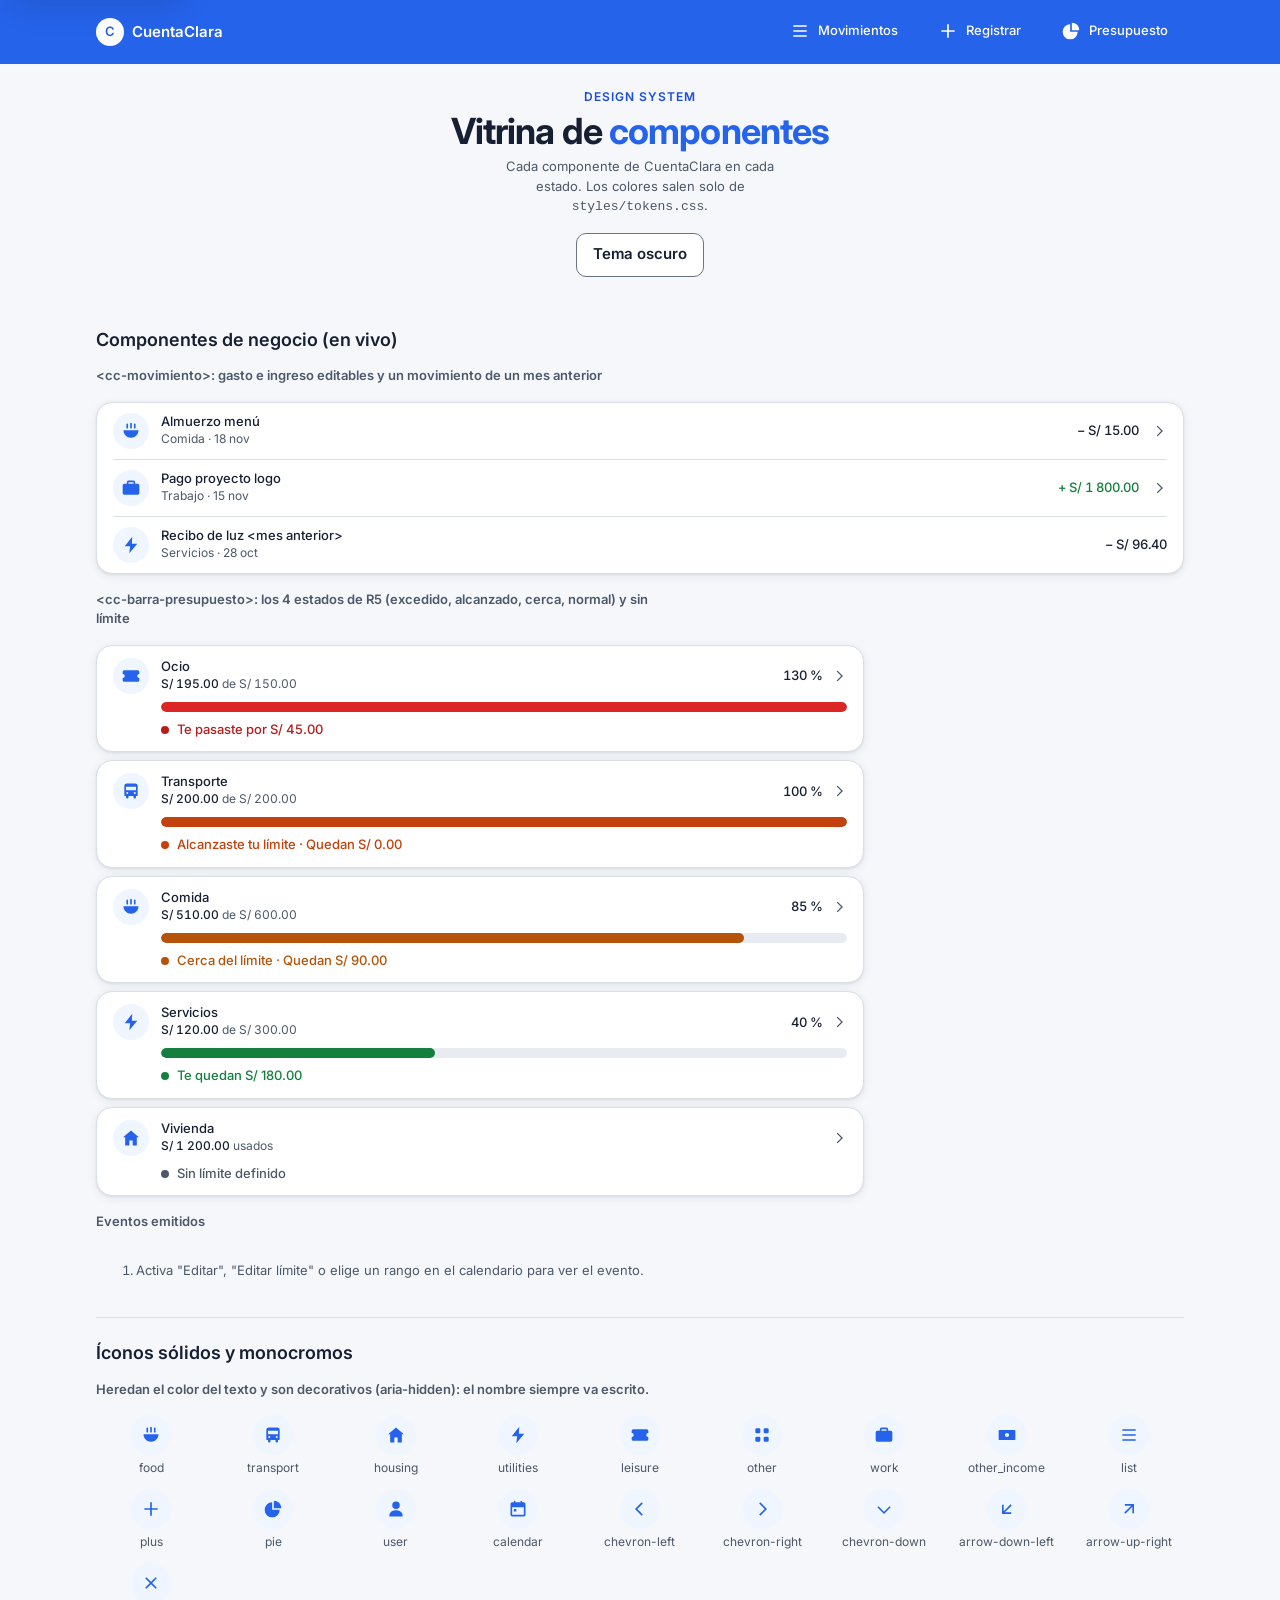
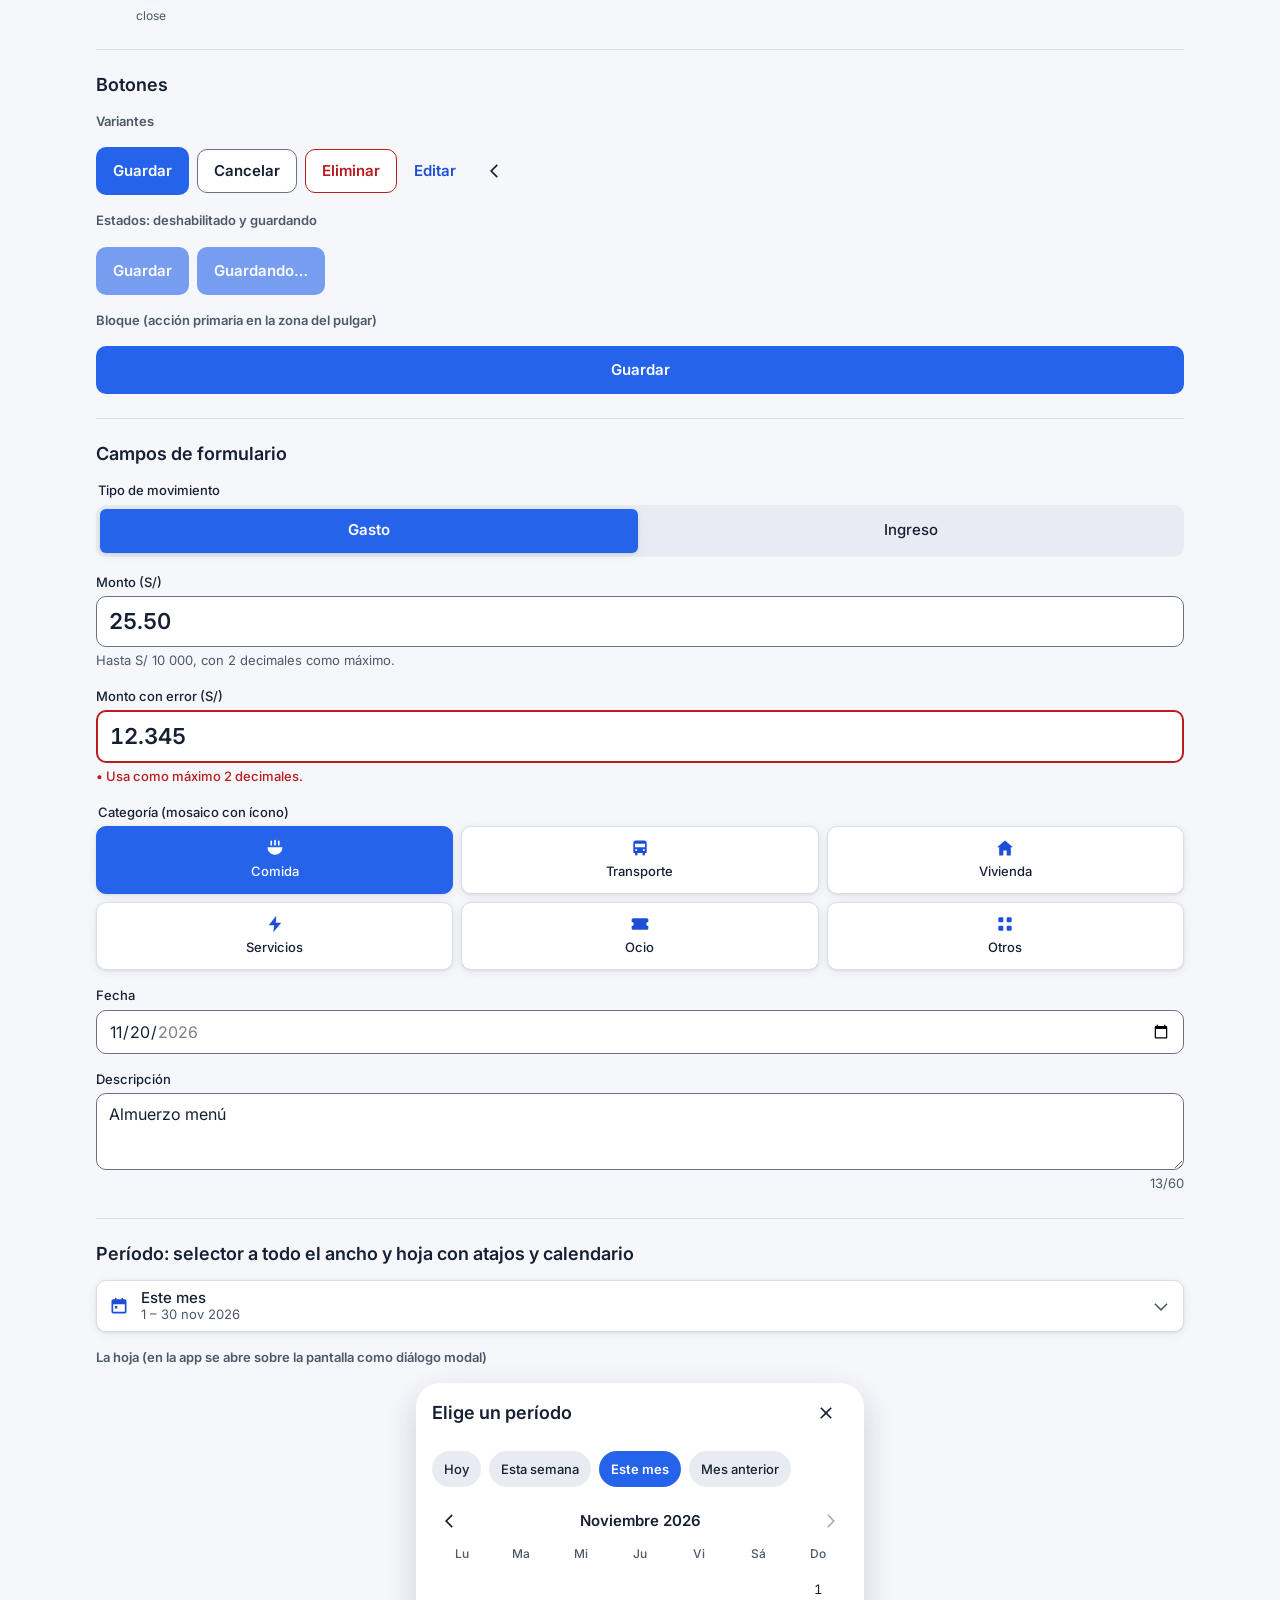
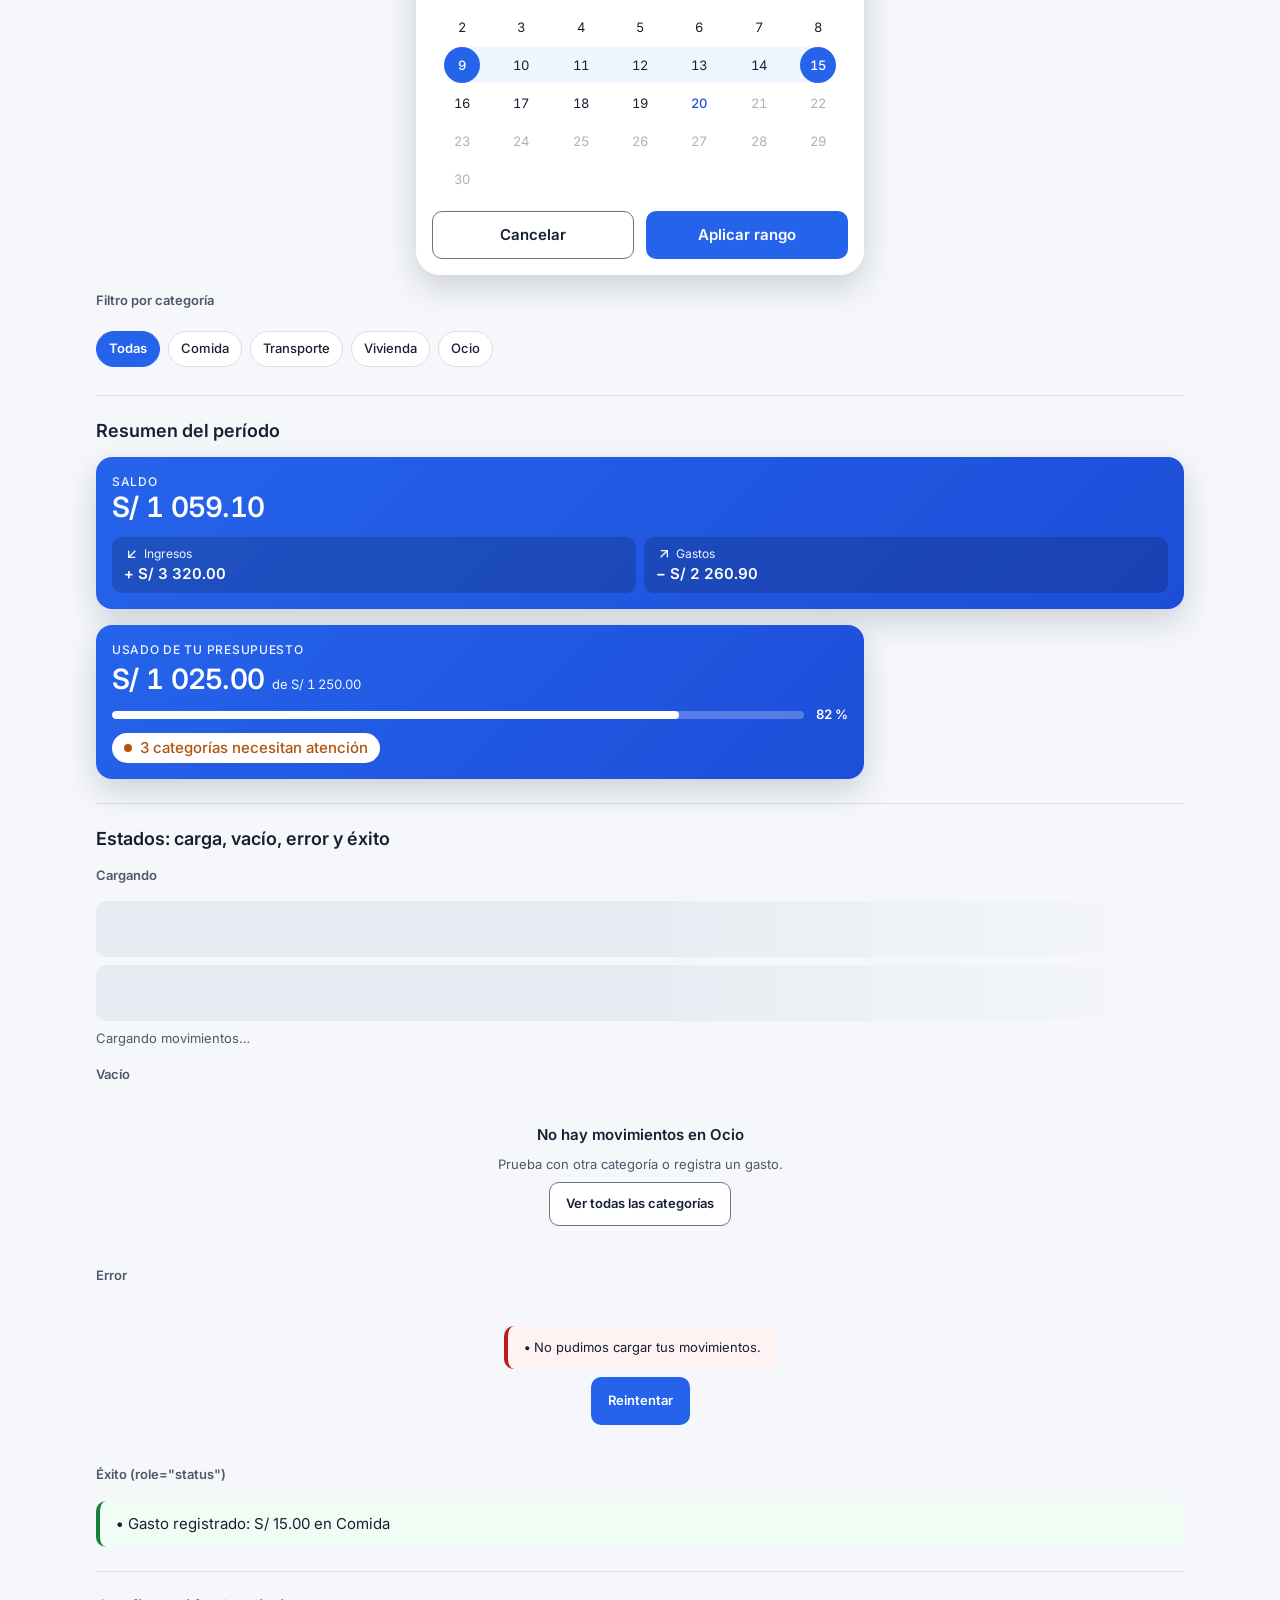
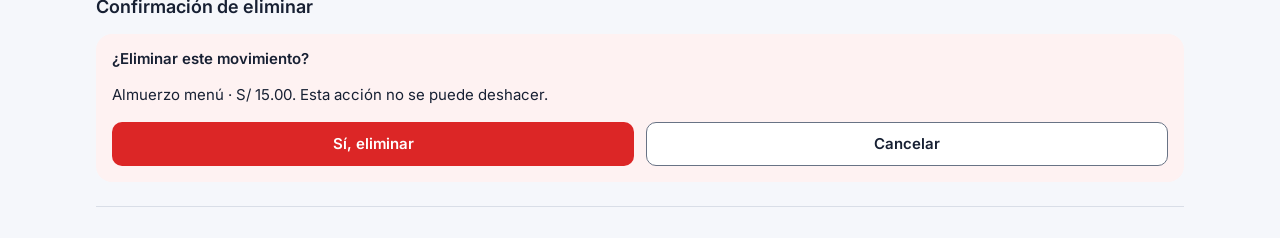
==== commit 1ec01fa1: "Merge branch 'style/acciones-mitad-y-mitad'" ====
--- a/componentes.html
+++ b/componentes.html
@@ -252,7 +252,7 @@
         <div class="confirm stack" role="group" aria-labelledby="v-confirm-title">
           <h3 class="confirm__title" id="v-confirm-title" tabindex="-1">¿Eliminar este movimiento?</h3>
           <p>Almuerzo menú · S/ 15.00. Esta acción no se puede deshacer.</p>
-          <div class="cluster">
+          <div class="form-actions">
             <button class="btn btn--danger-solid" type="button">Sí, eliminar</button>
             <button class="btn btn--secondary" type="button">Cancelar</button>
           </div>
--- a/styles/components.css
+++ b/styles/components.css
@@ -842,9 +842,13 @@
   color: var(--color-text-muted);
 }
 
+/* Fila de acciones con botones de igual ancho: con uno solo va a todo el ancho; con dos, mitad y mitad.
+   Registrar: Guardar solo al crear; Eliminar y Guardar al editar. Hojas: Cancelar, o Cancelar y Aplicar */
+.form-actions,
 .sheet__footer {
   display: grid;
-  grid-template-columns: repeat(2, minmax(0, 1fr));
+  grid-auto-columns: minmax(0, 1fr);
+  grid-auto-flow: column;
   gap: var(--space-3);
 }
 
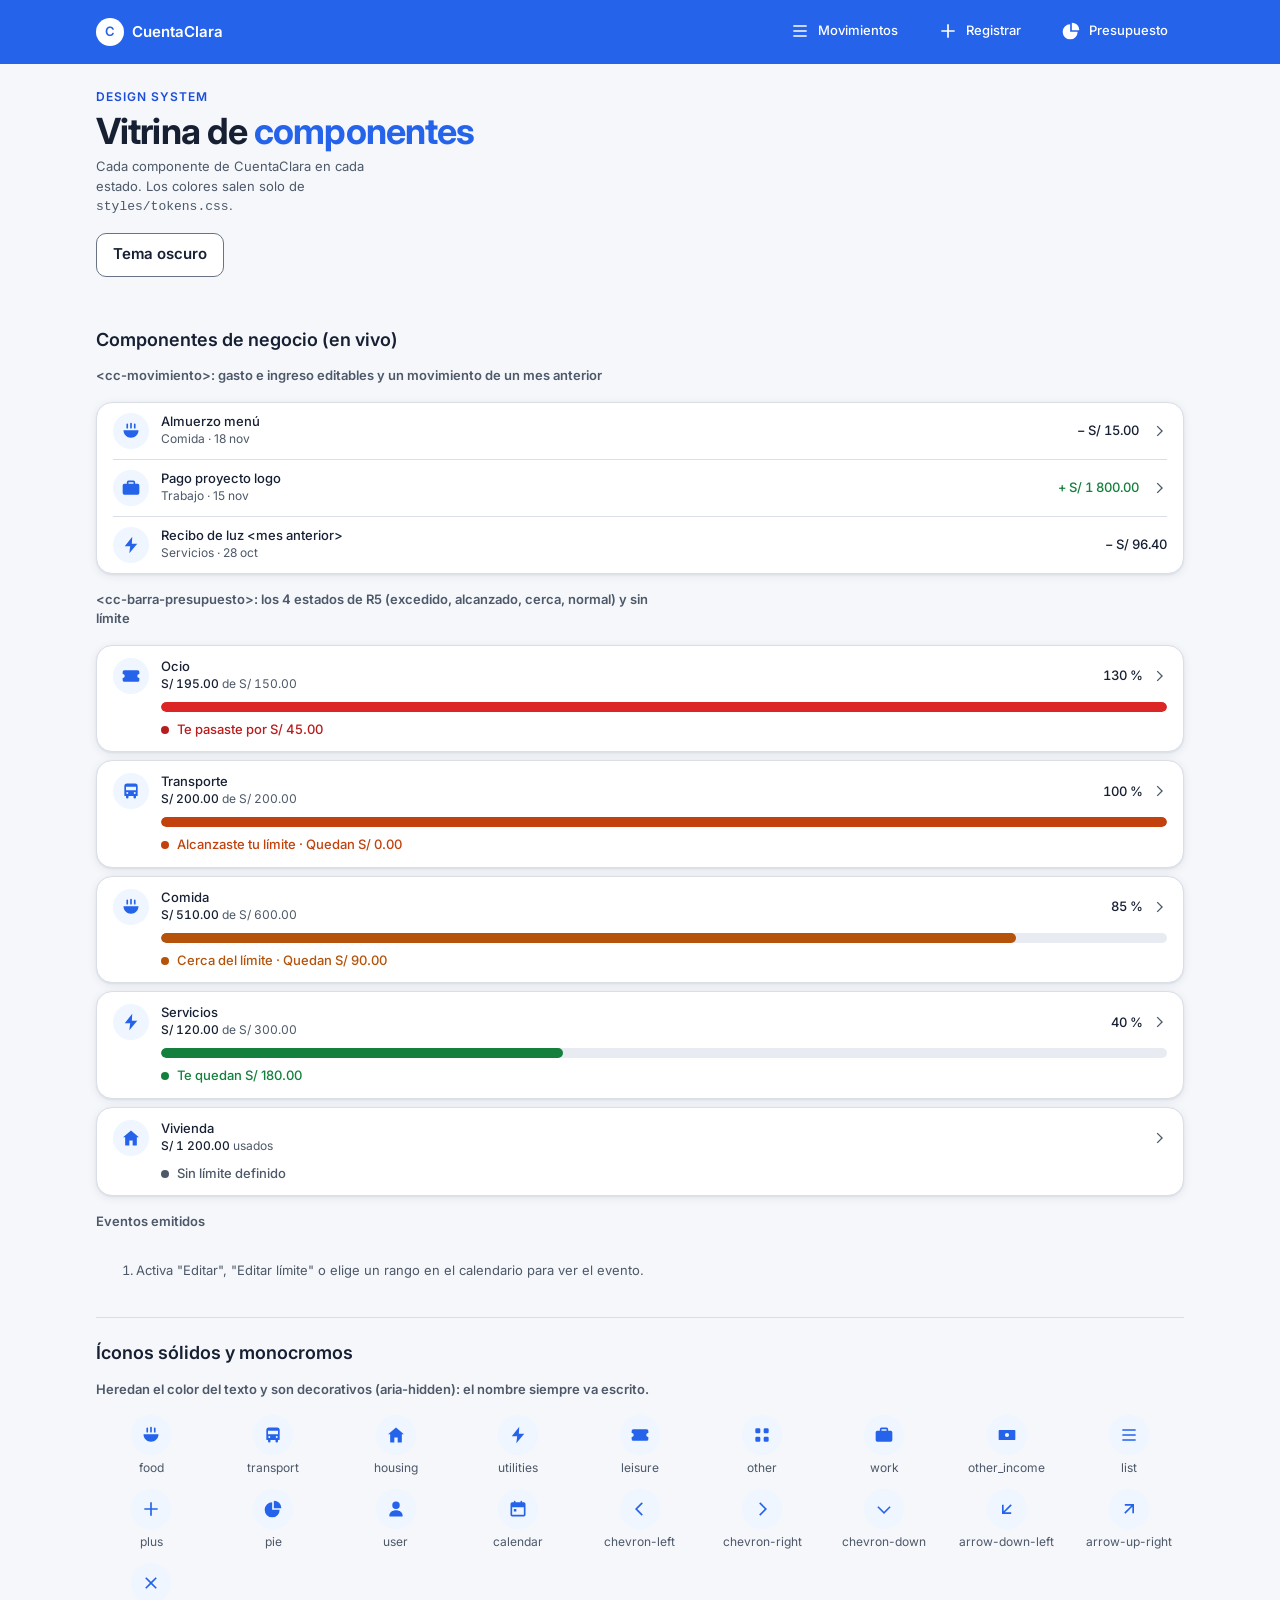
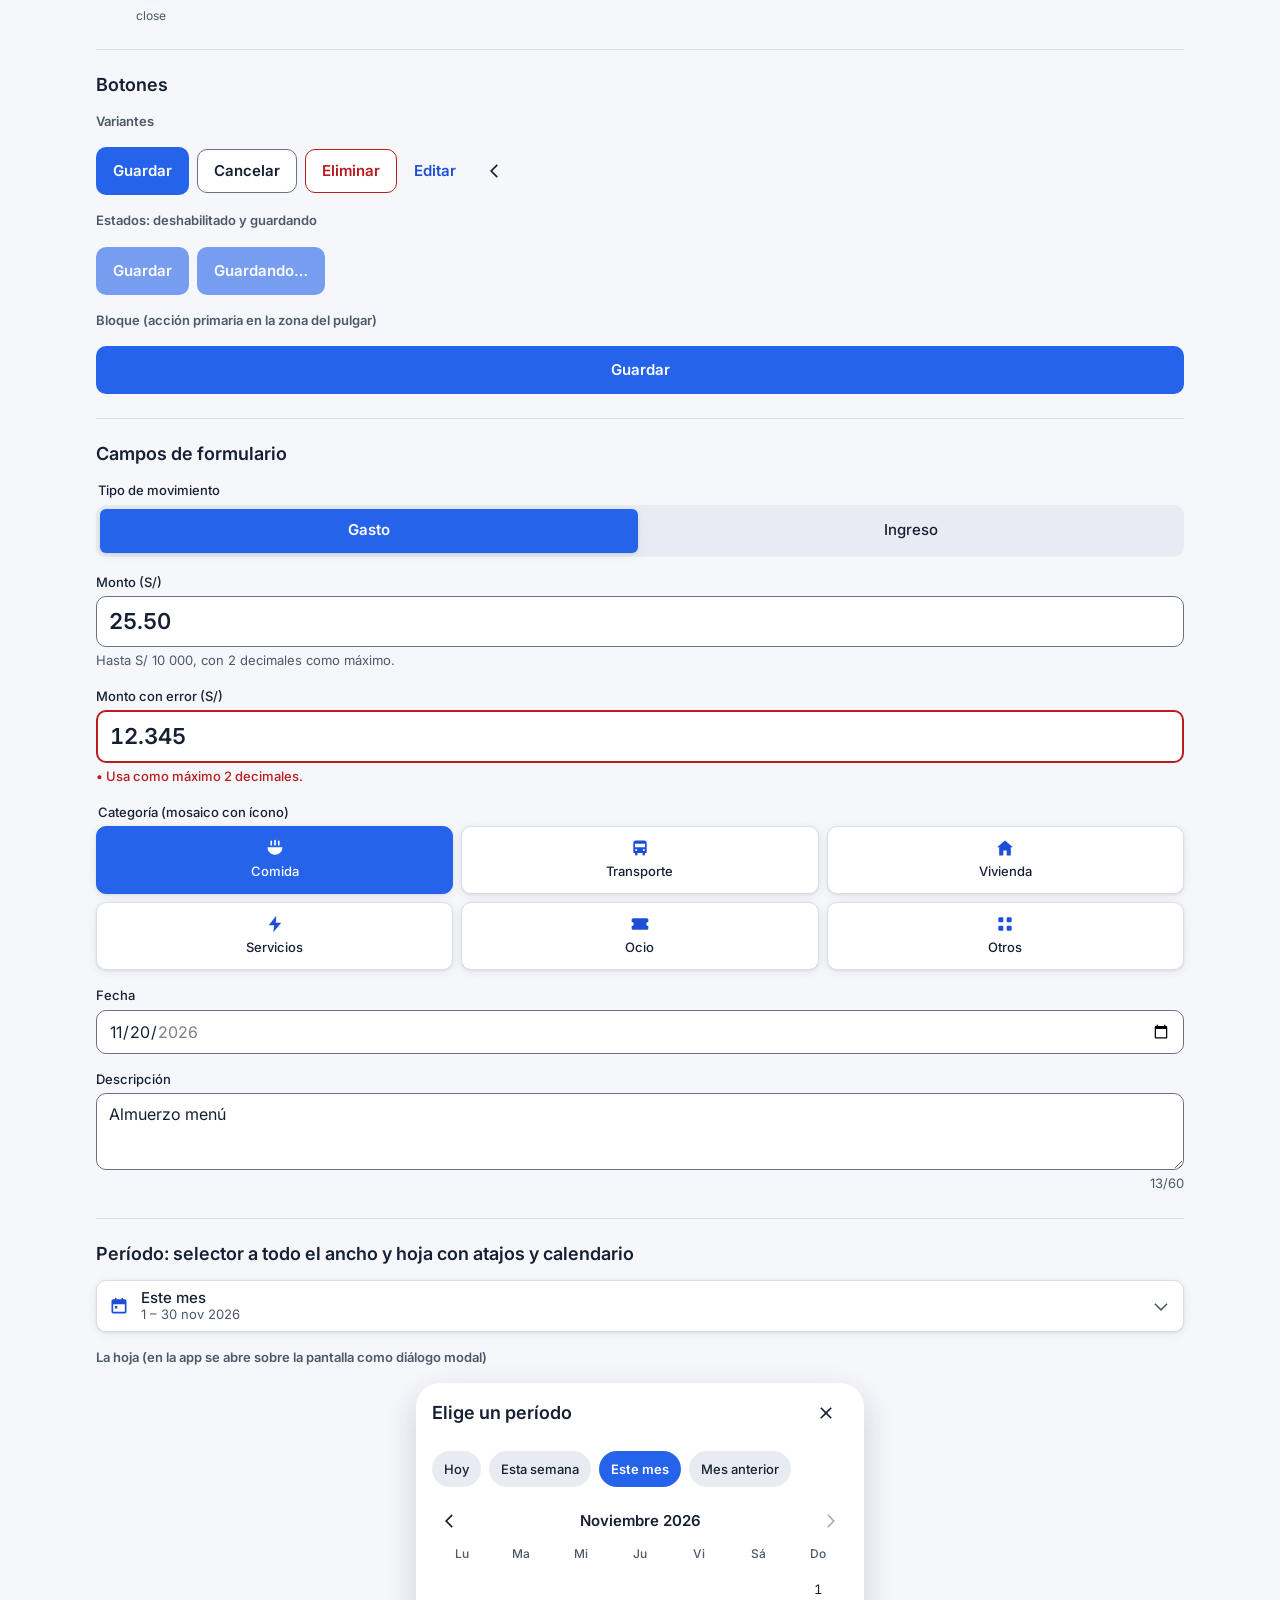
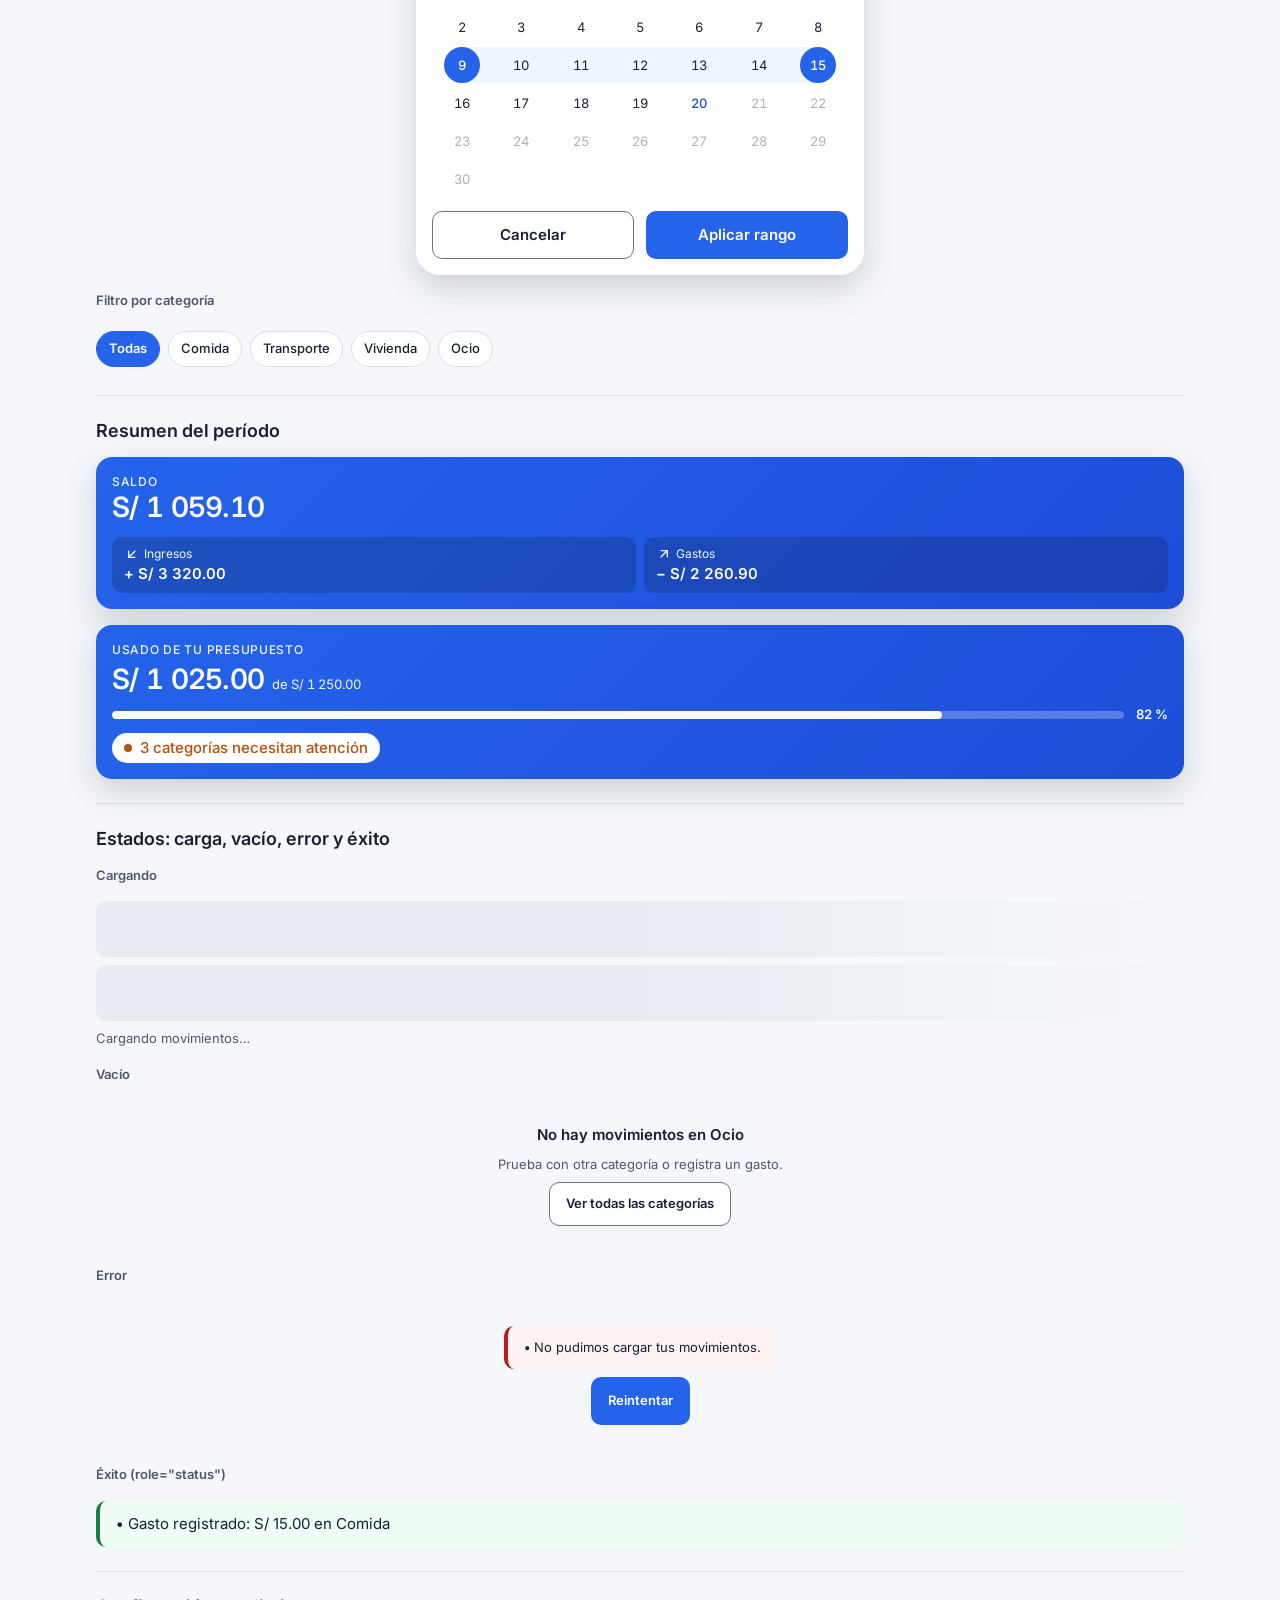
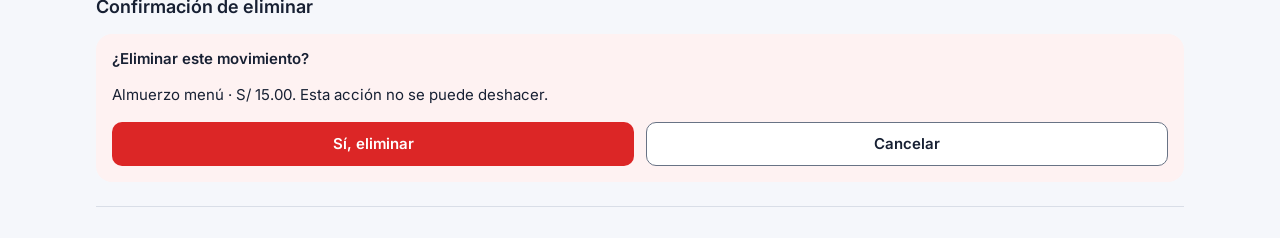
==== commit 423ab440: "style(ds): panel fijo a la izquierda en laptop y sombra del enlace de salto - .layout__panel guarda " ====
--- a/componentes.html
+++ b/componentes.html
@@ -53,13 +53,13 @@
   </header>
 
   <main id="contenido">
-    <!-- Encabezado de la vista: título grande en una franja blanca; al hacer scroll pasa en pequeño a la barra de marca -->
+    <!-- Encabezado de la vista: la fecha de hoy y el título; al hacer scroll, el título pasa en pequeño a la barra de marca -->
     <div class="page-header">
       <div class="container page-header__body">
         <p class="page-header__eyebrow">Design system</p>
         <h1 class="page-header__title">Vitrina de <span class="page-header__accent">componentes</span></h1>
         <p class="page-header__lead">Cada componente de CuentaClara en cada estado. Los colores salen solo de <code>styles/tokens.css</code>.</p>
-        <div class="cluster" style="justify-content: center; margin-top: var(--space-3)">
+        <div class="cluster" style="margin-top: var(--space-3)">
           <button class="btn btn--secondary" type="button" id="tema" aria-pressed="false">Tema oscuro</button>
         </div>
       </div>
--- a/styles/components.css
+++ b/styles/components.css
@@ -82,11 +82,12 @@
   color: var(--color-text);
   background: var(--color-surface);
   border-radius: var(--radius-sm);
-  box-shadow: var(--shadow-raised);
-}
-
+}
+
+/* La sombra solo cuando se ve: oculto arriba, su sombra manchaba la esquina de la barra de marca */
 .skip-link:focus {
   top: var(--space-2);
+  box-shadow: var(--shadow-raised);
 }
 
 .icon {
@@ -208,7 +209,7 @@
 }
 
 /* Si la vista tiene controles fijos, van pegados al título */
-.page-header:has(+ .sticky-bar) .page-header__body {
+.page-header:has(+ .page-body .sticky-bar) .page-header__body {
   padding-bottom: var(--space-1);
 }
 
@@ -246,6 +247,9 @@
   position: sticky;
   top: var(--brand-bar-height);
   z-index: 3;
+  /* de borde a borde: sale del margen lateral del contenedor */
+  margin-inline: calc(-1 * var(--space-4));
+  padding-inline: var(--space-4);
   background: var(--color-bg);
   transition: box-shadow var(--duration-fast);
 }
@@ -254,7 +258,7 @@
   display: flex;
   flex-direction: column;
   gap: var(--space-2);
-  padding-block: var(--space-2);
+  padding-block: var(--space-2) var(--space-1);
 }
 
 /* Con la vista desplazada, la franja gana una sombra suave: se lee que el contenido pasa por debajo */
@@ -272,6 +276,17 @@
 /* Contenido de la vista */
 .page-body {
   padding-top: var(--space-2);
+}
+
+/* Movimientos y Presupuesto empiezan con los controles fijos, que ya traen su espacio */
+.page-body.layout {
+  padding-top: 0;
+}
+
+/* Panel de controles y resumen: en el celular no genera caja (sus partes van en el flujo y los
+   controles quedan fijos arriba); en laptop es la columna fija de la izquierda */
+.layout__panel {
+  display: contents;
 }
 
 /* Lugar de avisos (#flash, #notice): vacío no ocupa espacio ni suma el hueco del stack.
@@ -1621,8 +1636,19 @@
     padding-block: var(--space-6) var(--space-3);
   }
 
-  .page-header:has(+ .sticky-bar) .page-header__body {
+  .page-header:has(+ .page-body .sticky-bar) .page-header__body {
     padding-bottom: var(--space-2);
+  }
+
+  /* En laptop el título va a la izquierda, alineado con el panel; Registrar lo mantiene centrado */
+  .page-header__body {
+    align-items: flex-start;
+    text-align: left;
+  }
+
+  .page-header--center .page-header__body {
+    align-items: center;
+    text-align: center;
   }
 
   .page-header__title {
@@ -1640,40 +1666,18 @@
     display: none;
   }
 
-  /* Controles en una fila: el período (o el mes) a la izquierda y los chips al lado */
-  .sticky-bar {
-    top: var(--bottom-nav-height);
-  }
-
-  .sticky-bar__inner {
-    flex-direction: row;
-    flex-wrap: wrap;
-    align-items: center;
-    gap: var(--space-3);
-    padding-block: var(--space-3);
-  }
-
-  .sticky-bar .period-trigger,
-  .sticky-bar .month-bar {
-    flex: 0 1 22rem;
-  }
-
-  .sticky-bar .chip-group {
-    flex: 1 1 24rem;
-    flex-wrap: wrap;
-    margin-inline: 0;
-    padding-inline: 0;
-    overflow-x: visible;
-  }
-
-  .page-body {
+  .page-body,
+  .page-body.layout {
     padding-top: var(--space-4);
   }
 
-  .hero-summary--single,
-  .budget-list,
-  .budget-list + .list-more {
-    max-width: 48rem;
+  /* Registrar: el formulario va en una tarjeta */
+  .form-card {
+    padding: var(--space-6);
+    background: var(--color-surface);
+    border: var(--border-width-1) solid var(--color-divider);
+    border-radius: var(--card-radius);
+    box-shadow: var(--shadow-card);
   }
 
   /* En laptop las cifras del resumen destacado crecen */
@@ -1741,21 +1745,51 @@
     outline-offset: -4px;
   }
 
-  /* Movimientos: el resumen a la izquierda y la lista a la derecha */
+  /* Panel fijo a la izquierda (controles y resumen) y el contenido a la derecha, que es lo único
+     que se desplaza. Un aviso (#flash) ocupa las dos columnas */
   .layout {
     display: grid;
     grid-template-columns: minmax(0, 22rem) minmax(0, 1fr);
     align-items: start;
-    gap: var(--space-3) var(--space-8);
+    gap: var(--space-4) var(--space-8);
   }
 
   .layout > * {
+    grid-column: 2;
+  }
+
+  .layout > .notice-slot {
+    grid-column: 1 / -1;
+  }
+
+  .layout__panel {
+    position: sticky;
+    top: calc(var(--bottom-nav-height) + var(--space-4));
+    display: flex;
+    flex-direction: column;
+    gap: var(--space-3);
     grid-column: 1;
   }
 
-  .layout > .layout__main {
-    grid-row: 1 / span 12;
-    grid-column: 2;
+  /* Dentro del panel, los controles ya no son una franja: el panel entero es el que queda fijo */
+  .layout__panel .sticky-bar {
+    position: static;
+    margin-inline: 0;
+    padding-inline: 0;
+    background: none;
+    box-shadow: none;
+  }
+
+  .layout__panel .sticky-bar__inner {
+    gap: var(--space-3);
+    padding-block: 0;
+  }
+
+  .layout__panel .chip-group {
+    flex-wrap: wrap;
+    margin-inline: 0;
+    padding-inline: 0;
+    overflow-x: visible;
   }
 
   /* La hoja se vuelve un diálogo centrado */
@@ -1778,7 +1812,8 @@
   }
 
   .brand-bar,
-  .sticky-bar {
+  .sticky-bar,
+  .layout__panel {
     position: static;
   }
 }
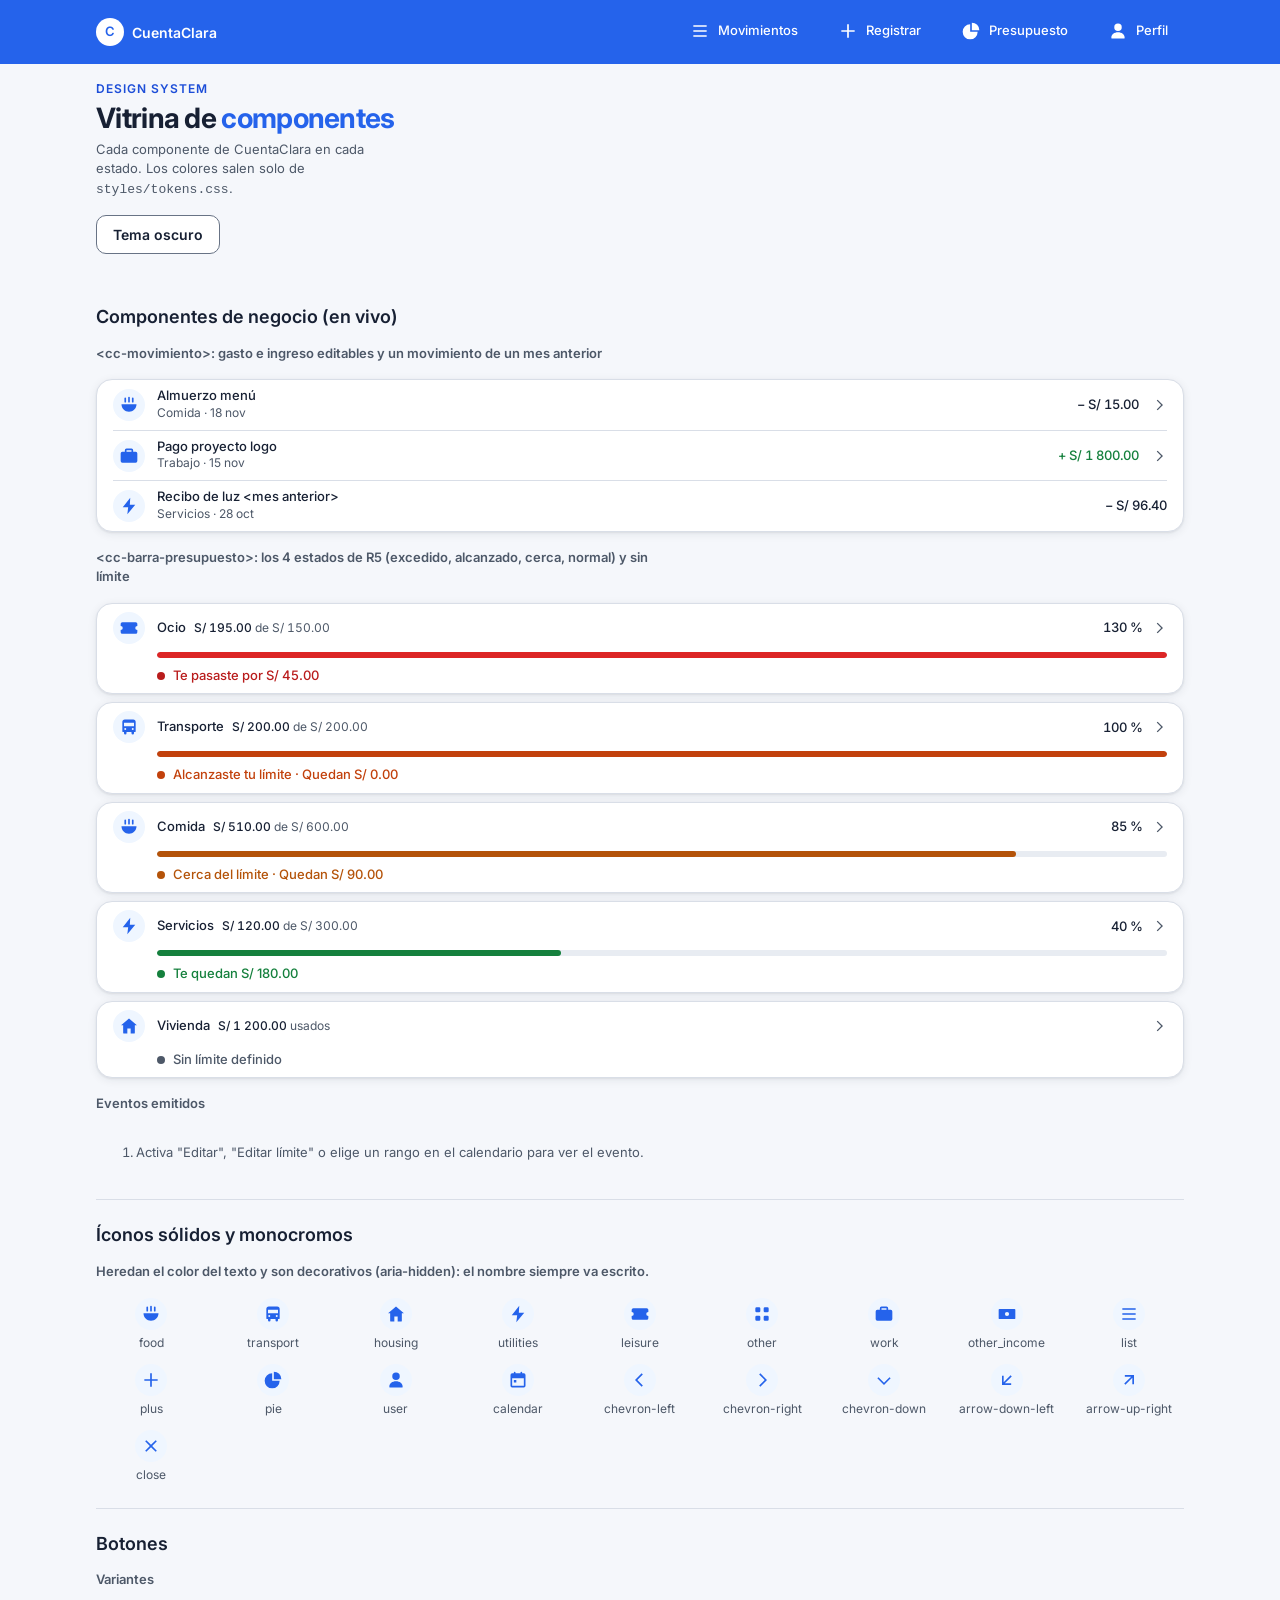
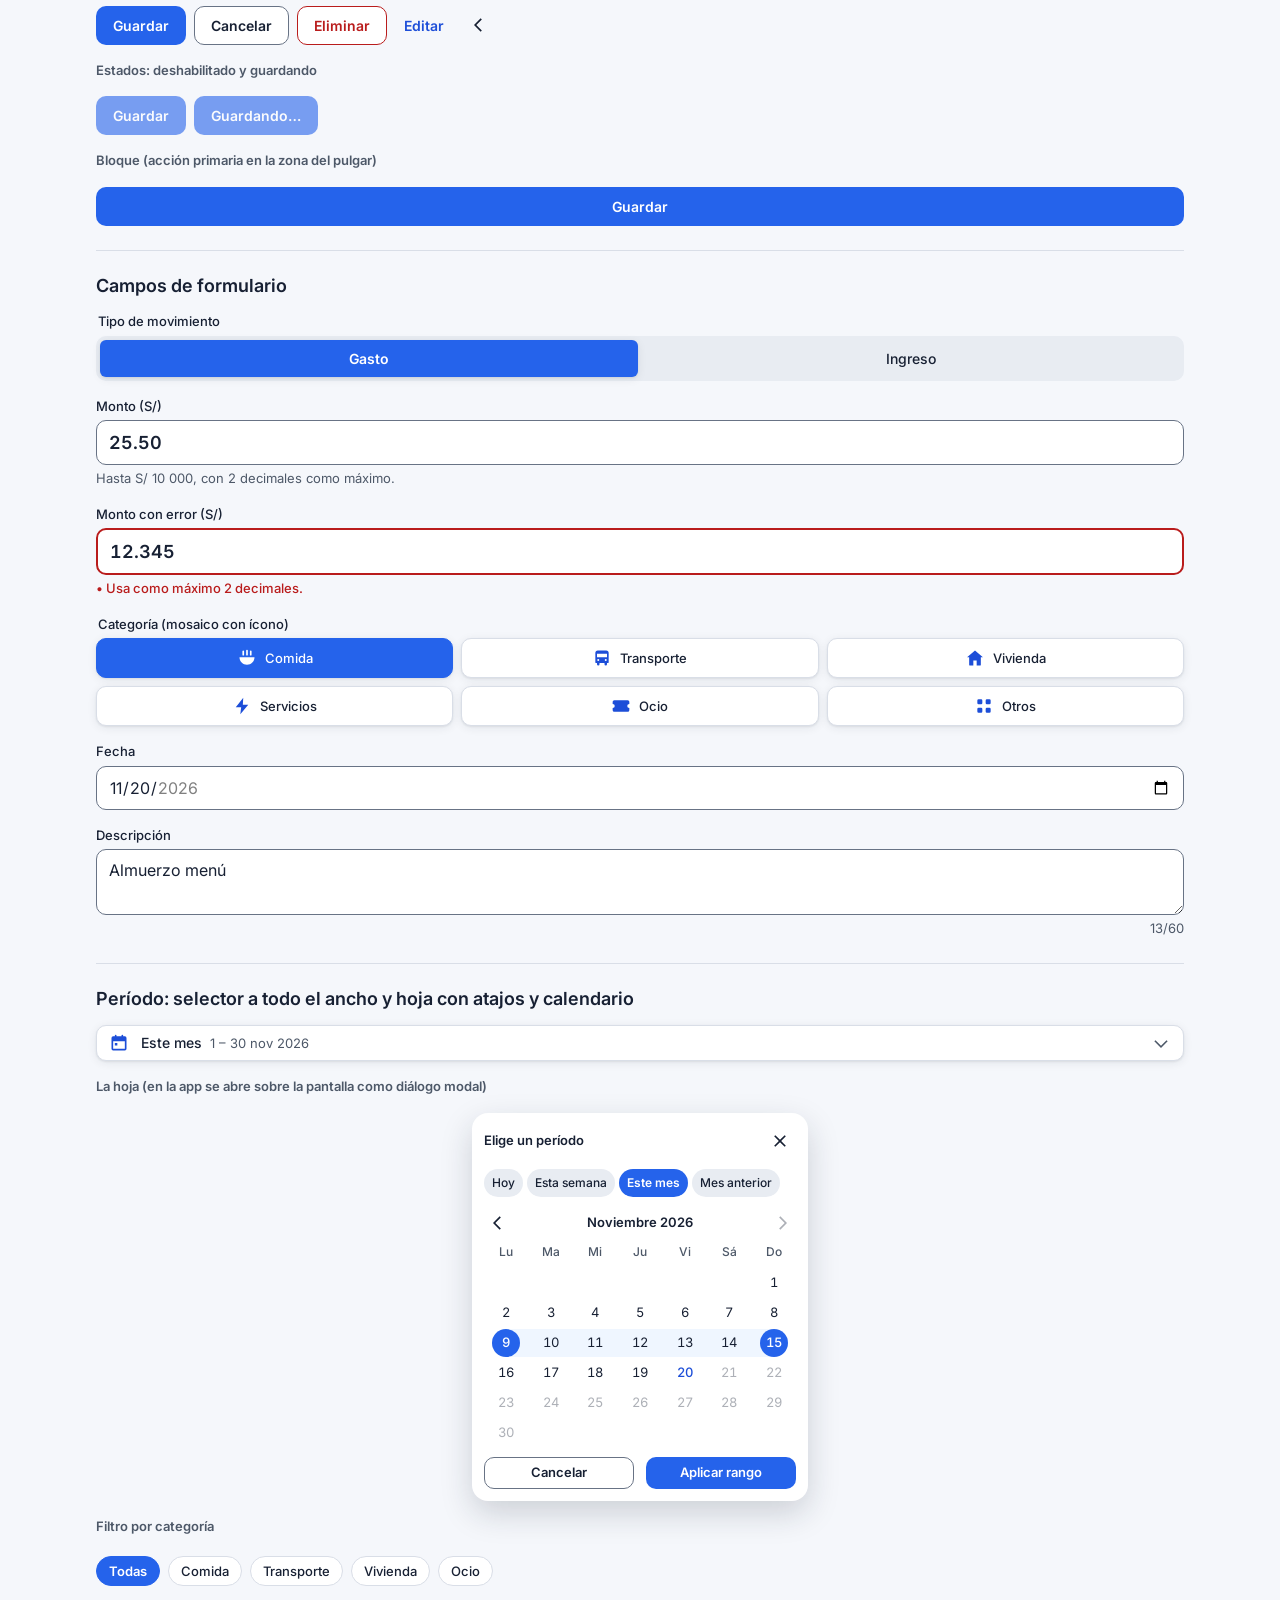
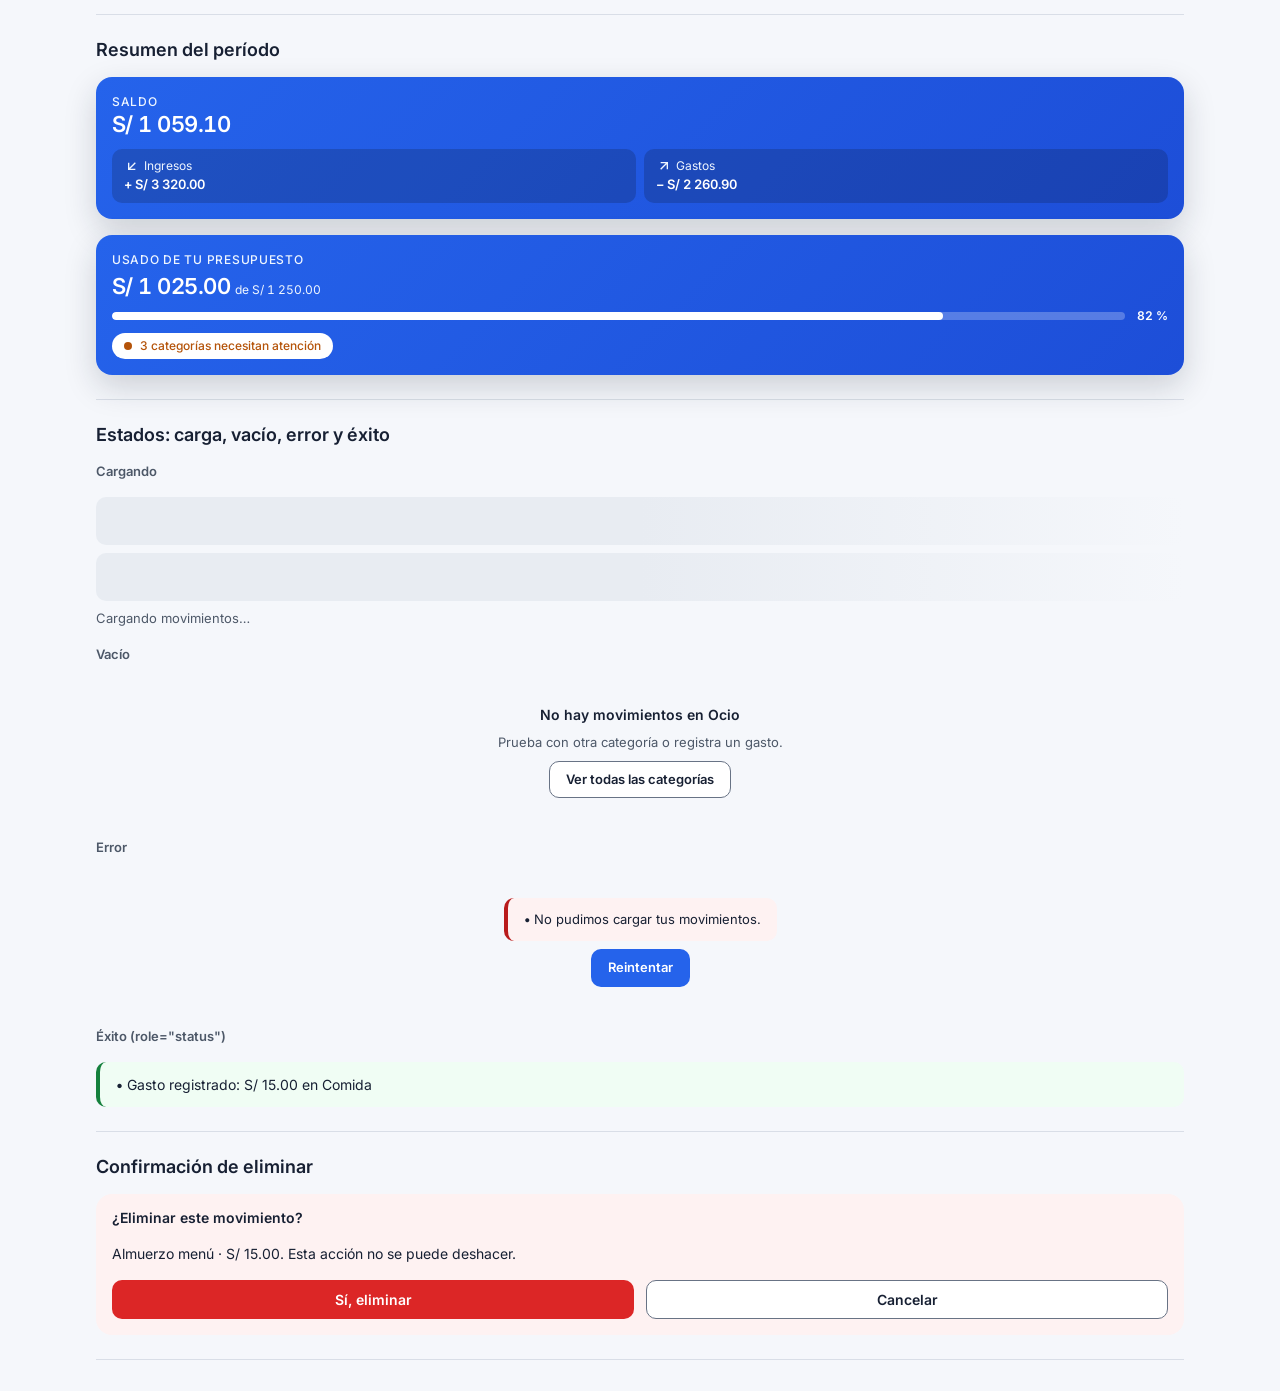
==== commit 5ba1a768: "Merge branch 'feat/perfil'" ====
--- a/componentes.html
+++ b/componentes.html
@@ -5,6 +5,8 @@
   <meta name="viewport" content="width=device-width, initial-scale=1">
   <meta name="description" content="Vitrina del design system de CuentaClara: cada componente en cada estado.">
   <title>Vitrina de componentes · CuentaClara</title>
+  <!-- Tema guardado, antes de pintar: así no se ve un instante el tema equivocado -->
+  <script src="js/api/theme-boot.js"></script>
   <link rel="preconnect" href="https://fonts.googleapis.com">
   <link rel="preconnect" href="https://fonts.gstatic.com" crossorigin>
   <link rel="stylesheet" href="https://fonts.googleapis.com/css2?family=Inter:wght@400;500;600;700&display=swap">
@@ -266,6 +268,7 @@
       <li><a class="bottom-nav__link" href="movimientos.html"><!--icon:list--><svg class="icon" viewBox="0 0 24 24" aria-hidden="true" focusable="false"><path fill-rule="evenodd" d="M4 5h16v2H4zM4 11h16v2H4zM4 17h16v2H4z"/></svg>Movimientos</a></li>
       <li><a class="bottom-nav__link" href="registrar.html"><!--icon:plus--><svg class="icon" viewBox="0 0 24 24" aria-hidden="true" focusable="false"><path fill-rule="evenodd" d="M11 4h2v7h7v2h-7v7h-2v-7H4v-2h7z"/></svg>Registrar</a></li>
       <li><a class="bottom-nav__link" href="presupuesto.html"><!--icon:pie--><svg class="icon" viewBox="0 0 24 24" aria-hidden="true" focusable="false"><path fill-rule="evenodd" d="M11 4a9 9 0 1 0 9 9h-9zM13 2v9h9a9 9 0 0 0-9-9z"/></svg>Presupuesto</a></li>
+      <li><a class="bottom-nav__link" href="perfil.html"><!--icon:user--><svg class="icon" viewBox="0 0 24 24" aria-hidden="true" focusable="false"><path fill-rule="evenodd" d="M12 3a4.5 4.5 0 1 1 0 9 4.5 4.5 0 0 1 0-9zM4 20c0-3.87 3.58-6.5 8-6.5s8 2.63 8 6.5a1 1 0 0 1-1 1H5a1 1 0 0 1-1-1z"/></svg>Perfil</a></li>
     </ul>
   </nav>
 
--- a/styles/tokens.css
+++ b/styles/tokens.css
@@ -143,6 +143,8 @@
   --color-selected-bg-hover: var(--blue-100);
   --color-selected-text: var(--blue-700);           /* 6.2:1 sobre selected-bg · 5.5:1 sobre el hover */
   --color-selected-border: var(--blue-300);         /* decorativo: el texto ya identifica el botón */
+  --color-scrollbar-thumb: var(--blue-300);         /* discreta, como la barra del sistema; se oscurece al pasar el mouse */
+  --color-scrollbar-thumb-hover: var(--blue-400);
   --color-focus-ring: var(--blue-700);              /* 6.3:1 sobre bg */
   --color-backdrop: var(--veil-light);
 
@@ -215,6 +217,8 @@
   --color-selected-bg-hover: var(--blue-900);
   --color-selected-text: var(--blue-300);
   --color-selected-border: var(--blue-700);         /* decorativo: el texto ya identifica el botón */
+  --color-scrollbar-thumb: var(--blue-900);         /* discreta sobre el fondo oscuro */
+  --color-scrollbar-thumb-hover: var(--blue-700);
   --color-focus-ring: var(--blue-300);
   --color-backdrop: var(--veil-dark);
 
@@ -259,6 +263,7 @@
   --content-max-width: 40rem;
   --content-max-width-wide: 72rem;
   --content-max-width-narrow: 36rem;
+  --content-max-width-form: 50rem;                  /* Registrar en laptop: formulario en 2 columnas */
 
   --control-height: 2.75rem;                        /* 44 px: objetivo táctil mínimo */
   --button-height: 3rem;                            /* 48 px: acción primaria (Fitts) */
@@ -289,4 +294,24 @@
   --card-radius: var(--radius-lg);
   --sheet-radius: var(--radius-xl);
   --calendar-day-size: 2.25rem;                     /* 36 px por día: celda de 46 × 36 px, cumple WCAG 2.5.8 (24 px) */
-}
+  --tile-min-height: 4.25rem;                       /* mosaico de categoría */
+  --scrollbar-size: 0.375rem;                       /* 6 px: barra de scroll fina */
+  --avatar-size: 3rem;                              /* avatar de Perfil */
+}
+
+/* Laptop: pantalla grande y mouse. Los controles bajan a 36 px (WCAG 2.5.8 pide 24 px);
+   en el celular siguen en 44 px o más */
+@media (min-width: 48rem) {
+  :root {
+    --control-height: 2.25rem;                      /* 36 px */
+    --button-height: 2.25rem;                       /* 36 px */
+    --chip-height: 2.25rem;                         /* área de 36 px */
+    --chip-visual-height: 1.875rem;                 /* se ve de 30 px */
+    --cat-icon-size: 2rem;
+    --list-row-min-height: 3rem;                    /* 48 px */
+    --calendar-day-size: 1.75rem;                   /* 28 px */
+    --tile-min-height: 2.5rem;                      /* mosaico en una fila: ícono y nombre */
+    --budget-bar-height: 0.375rem;                  /* 6 px */
+    --font-size-md: 0.875rem;                       /* 14 px: texto base en laptop (los campos siguen en 16 px) */
+  }
+}
--- a/styles/components.css
+++ b/styles/components.css
@@ -627,7 +627,7 @@
   align-items: center;
   justify-content: center;
   gap: var(--space-1);
-  min-height: 4.25rem;
+  min-height: var(--tile-min-height);
   padding: var(--space-2);
   font-size: var(--font-size-sm);
   font-weight: var(--font-weight-medium);
@@ -1521,6 +1521,70 @@
   --_fg: var(--color-text-muted);
 }
 
+/* ---------- Perfil (añadido) ---------- */
+.card__text {
+  font-size: var(--font-size-sm);
+  color: var(--color-text-muted);
+}
+
+.profile-card {
+  display: flex;
+  align-items: center;
+  gap: var(--space-3);
+}
+
+/* Avatar con la inicial, con el mismo degradado del resumen destacado (texto blanco ≥ 5:1) */
+.profile-card__avatar {
+  display: inline-grid;
+  flex: none;
+  place-items: center;
+  width: var(--avatar-size);
+  height: var(--avatar-size);
+  font-size: var(--font-size-lg);
+  font-weight: var(--font-weight-semibold);
+  color: var(--color-on-hero);
+  background: linear-gradient(135deg, var(--color-hero-bg), var(--color-hero-bg-end));
+  border-radius: var(--radius-pill);
+}
+
+.profile-card__text {
+  min-width: 0;
+}
+
+.profile-card__name {
+  font-size: var(--font-size-lg);
+  font-weight: var(--font-weight-semibold);
+}
+
+.profile-card__meta {
+  font-size: var(--font-size-sm);
+  color: var(--color-text-muted);
+}
+
+/* Datos de la app en filas: la etiqueta a la izquierda y el valor a la derecha */
+.about-list {
+  display: grid;
+  gap: var(--space-2);
+  margin: 0;
+}
+
+.about-list__row {
+  display: flex;
+  justify-content: space-between;
+  gap: var(--space-3);
+  font-size: var(--font-size-sm);
+}
+
+.about-list dt {
+  color: var(--color-text-muted);
+}
+
+.about-list dd {
+  margin: 0;
+  font-weight: var(--font-weight-medium);
+  text-align: right;
+}
+
 /* ---------- Alertas y mensajes ---------- */
 .alert {
   --_bg: var(--color-surface-muted);
@@ -1633,7 +1697,7 @@
   }
 
   .page-header__body {
-    padding-block: var(--space-6) var(--space-3);
+    padding-block: var(--space-4) var(--space-3);
   }
 
   .page-header:has(+ .page-body .sticky-bar) .page-header__body {
@@ -1651,10 +1715,6 @@
     text-align: center;
   }
 
-  .page-header__title {
-    font-size: var(--font-size-3xl);
-  }
-
   /* La barra de marca lleva el menú, que se dibuja sobre ella a la derecha */
   .brand-bar {
     z-index: 4;
@@ -1673,30 +1733,20 @@
 
   /* Registrar: el formulario va en una tarjeta */
   .form-card {
-    padding: var(--space-6);
+    padding: var(--space-4) var(--space-6);
     background: var(--color-surface);
     border: var(--border-width-1) solid var(--color-divider);
     border-radius: var(--card-radius);
     box-shadow: var(--shadow-card);
   }
 
-  /* En laptop las cifras del resumen destacado crecen */
   .hero-summary {
     padding: var(--space-4);
   }
 
-  .hero-summary__value {
-    font-size: var(--font-size-2xl);
-  }
-
-  .hero-summary__stat-value,
-  .hero-summary__badge {
-    font-size: var(--font-size-md);
-  }
-
-  .hero-summary__of,
-  .hero-summary__percent {
-    font-size: var(--font-size-sm);
+  /* El monto se escribe en grande en el celular; en laptop basta un poco menos */
+  .field__control--amount {
+    font-size: var(--font-size-lg);
   }
 
   html {
@@ -1792,15 +1842,261 @@
     overflow-x: visible;
   }
 
-  /* La hoja se vuelve un diálogo centrado */
+  /* Una sola pantalla de alto: la página no se desplaza. La lista (o las categorías) tiene su propio
+     scroll, con "Cargar más" al final; el panel de la izquierda queda quieto */
+  body:has(.page-body.layout) {
+    padding-bottom: 0;
+  }
+
+  main:has(> .page-body.layout) {
+    display: flex;
+    flex-direction: column;
+    height: calc(100vh - var(--bottom-nav-height));
+    height: calc(100dvh - var(--bottom-nav-height));
+  }
+
+  .page-body.layout {
+    flex: 1;
+    min-height: 0;
+    grid-template-rows: minmax(0, 1fr);
+    padding-bottom: var(--space-6);
+  }
+
+  .layout:has(> .notice-slot:not(:empty)) {
+    grid-template-rows: auto minmax(0, 1fr);
+  }
+
+  .layout__main {
+    align-self: stretch;
+    min-height: 0;
+  }
+
+  .layout__scroll {
+    /* relative: los textos ocultos (position: absolute) quedan dentro del scroll y no estiran la página */
+    position: relative;
+    flex: 1;
+    min-height: 0;
+    overflow-y: auto;
+    overscroll-behavior: contain;
+    /* espacio reservado para la barra: la lista no salta cuando aparece tras "Cargar más" */
+    scrollbar-gutter: stable;
+    /* aire para que la sombra de las tarjetas no se corte en el borde del scroll */
+    margin-inline: calc(-1 * var(--space-2));
+    padding: 0 var(--space-2) var(--space-2);
+  }
+
+  /* La hoja se vuelve un desplegable compacto, justo debajo de su botón, como el selector de fechas de
+     cualquier app de escritorio. Si no cabe abajo, se abre arriba. Sin soporte de anclaje CSS, queda centrada.
+     Densidad compacta: dentro del desplegable se reasignan las medidas de los componentes de adentro */
   .sheet {
-    width: min(28rem, calc(100% - 2rem));
+    --control-height: 2rem;                         /* 32 px */
+    --button-height: 2rem;
+    --chip-height: 2rem;
+    --chip-visual-height: 1.75rem;                  /* 28 px */
+    --calendar-day-size: 1.75rem;                   /* 28 px */
+
+    /* 21 rem: los 4 atajos del período caben en una fila */
+    width: min(21rem, calc(100% - 2rem));
     margin: auto;
-    border-radius: var(--sheet-radius);
+    overflow-y: auto;
+    font-size: var(--font-size-sm);
+    border-radius: var(--radius-lg);
+  }
+
+  .sheet[open] {
+    animation: sheet-pop var(--duration-fast) ease-out;
+  }
+
+  .sheet__inner {
+    gap: var(--space-2);
+    max-height: none;
+    padding: var(--space-3);
+    overflow: visible;
   }
 
   .sheet__inner::before {
     display: none;
+  }
+
+  .sheet__title {
+    font-size: var(--font-size-sm);
+  }
+
+  .sheet .option-group {
+    flex-wrap: wrap;
+    gap: var(--space-1);
+    overflow-x: visible;
+  }
+
+  .sheet .option {
+    padding-inline: var(--space-2);
+    font-size: var(--font-size-xs);
+  }
+
+  .sheet .btn {
+    padding-block: var(--space-1);
+    font-size: var(--font-size-sm);
+  }
+
+  .sheet .field__label {
+    font-size: var(--font-size-xs);
+  }
+
+  /* 16 px de letra (sin zoom en iPad), con menos relleno */
+  .sheet .field__control {
+    padding: var(--space-1) var(--space-2);
+    line-height: var(--line-height-heading);
+  }
+
+  .sheet .month-grid {
+    gap: var(--space-1);
+  }
+
+  .sheet .month-grid__month {
+    font-size: var(--font-size-xs);
+  }
+
+  /* Vistas más contenidas en laptop */
+  .list-row .cat-icon,
+  .budget-row {
+    --cat-icon-size: 2rem;
+  }
+
+  /* Presupuesto: fila más baja, con el nombre y "S/ usado de S/ límite" en una sola línea */
+  .budget-row {
+    padding-block: var(--space-2);
+  }
+
+  .budget-row__text {
+    flex-direction: row;
+    flex-wrap: wrap;
+    align-items: baseline;
+    column-gap: var(--space-2);
+  }
+
+  /* Registrar en laptop: el formulario en 2 columnas para que se vea completo, sin scroll.
+     Izquierda: tipo, monto y fecha. Derecha: categoría y descripción. Abajo: las acciones.
+     El orden del HTML (y del foco) no cambia: tipo, monto, categoría, fecha, descripción */
+  .container.container--form {
+    max-width: calc(var(--content-max-width-form) + 2 * var(--space-8));
+  }
+
+  .form-card {
+    display: grid;
+    grid-template-columns: repeat(2, minmax(0, 1fr));
+    grid-template-areas:
+      "type   category"
+      "amount category"
+      "date   description";
+    align-items: start;
+    gap: var(--space-3) var(--space-6);
+  }
+
+  .form-card__type {
+    grid-area: type;
+  }
+
+  .form-card__amount {
+    grid-area: amount;
+  }
+
+  .form-card__category {
+    grid-area: category;
+  }
+
+  .form-card__date {
+    grid-area: date;
+  }
+
+  .form-card__description {
+    grid-area: description;
+  }
+
+  .form-card__wide {
+    grid-column: 1 / -1;
+  }
+
+  .tile {
+    flex-direction: row;
+    gap: var(--space-2);
+  }
+
+  /* El selector de período en una sola línea: "Este mes  1 – 30 nov 2026" */
+  .period-trigger {
+    padding-block: var(--space-1);
+  }
+
+  .period-trigger__text {
+    flex-direction: row;
+    align-items: baseline;
+    gap: var(--space-2);
+  }
+
+  @supports (position-area: block-end) {
+    .period-trigger,
+    .month-bar,
+    .date-trigger {
+      anchor-name: --sheet-anchor;
+    }
+
+    .sheet {
+      position-anchor: --sheet-anchor;
+      position-area: block-end span-inline-end;
+      position-try-fallbacks: flip-block;
+      /* abajo o arriba: donde haya más espacio */
+      position-try-order: most-height;
+      inset: auto;
+      max-height: calc(100% - var(--space-2));
+      margin: var(--space-2) 0 0;
+    }
+
+    .sheet::backdrop {
+      background: transparent;
+    }
+  }
+}
+
+/* El desplegable de laptop aparece con un leve fundido */
+@keyframes sheet-pop {
+  from {
+    opacity: 0;
+    transform: translateY(-0.25rem);
+  }
+}
+
+/* Barra de scroll fina en el azul de la marca (lista de laptop y hojas) */
+.layout__scroll::-webkit-scrollbar,
+.sheet::-webkit-scrollbar,
+.sheet__inner::-webkit-scrollbar {
+  width: var(--scrollbar-size);
+}
+
+.layout__scroll::-webkit-scrollbar-track,
+.sheet::-webkit-scrollbar-track,
+.sheet__inner::-webkit-scrollbar-track {
+  background: transparent;
+}
+
+.layout__scroll::-webkit-scrollbar-thumb,
+.sheet::-webkit-scrollbar-thumb,
+.sheet__inner::-webkit-scrollbar-thumb {
+  background: var(--color-scrollbar-thumb);
+  border-radius: var(--radius-pill);
+}
+
+.layout__scroll::-webkit-scrollbar-thumb:hover,
+.sheet::-webkit-scrollbar-thumb:hover,
+.sheet__inner::-webkit-scrollbar-thumb:hover {
+  background: var(--color-scrollbar-thumb-hover);
+}
+
+/* Firefox no tiene ::-webkit-scrollbar: usa las propiedades estándar */
+@supports not selector(::-webkit-scrollbar) {
+  .layout__scroll,
+  .sheet,
+  .sheet__inner {
+    scrollbar-width: thin;
+    scrollbar-color: var(--color-scrollbar-thumb) transparent;
   }
 }
 
@@ -1816,6 +2112,15 @@
   .layout__panel {
     position: static;
   }
+
+  /* y la vista vuelve a desplazarse entera, sin scroll interno */
+  main:has(> .page-body.layout) {
+    height: auto;
+  }
+
+  .layout__scroll {
+    overflow-y: visible;
+  }
 }
 
 @media (min-width: 48rem) and (max-height: 30rem) {
